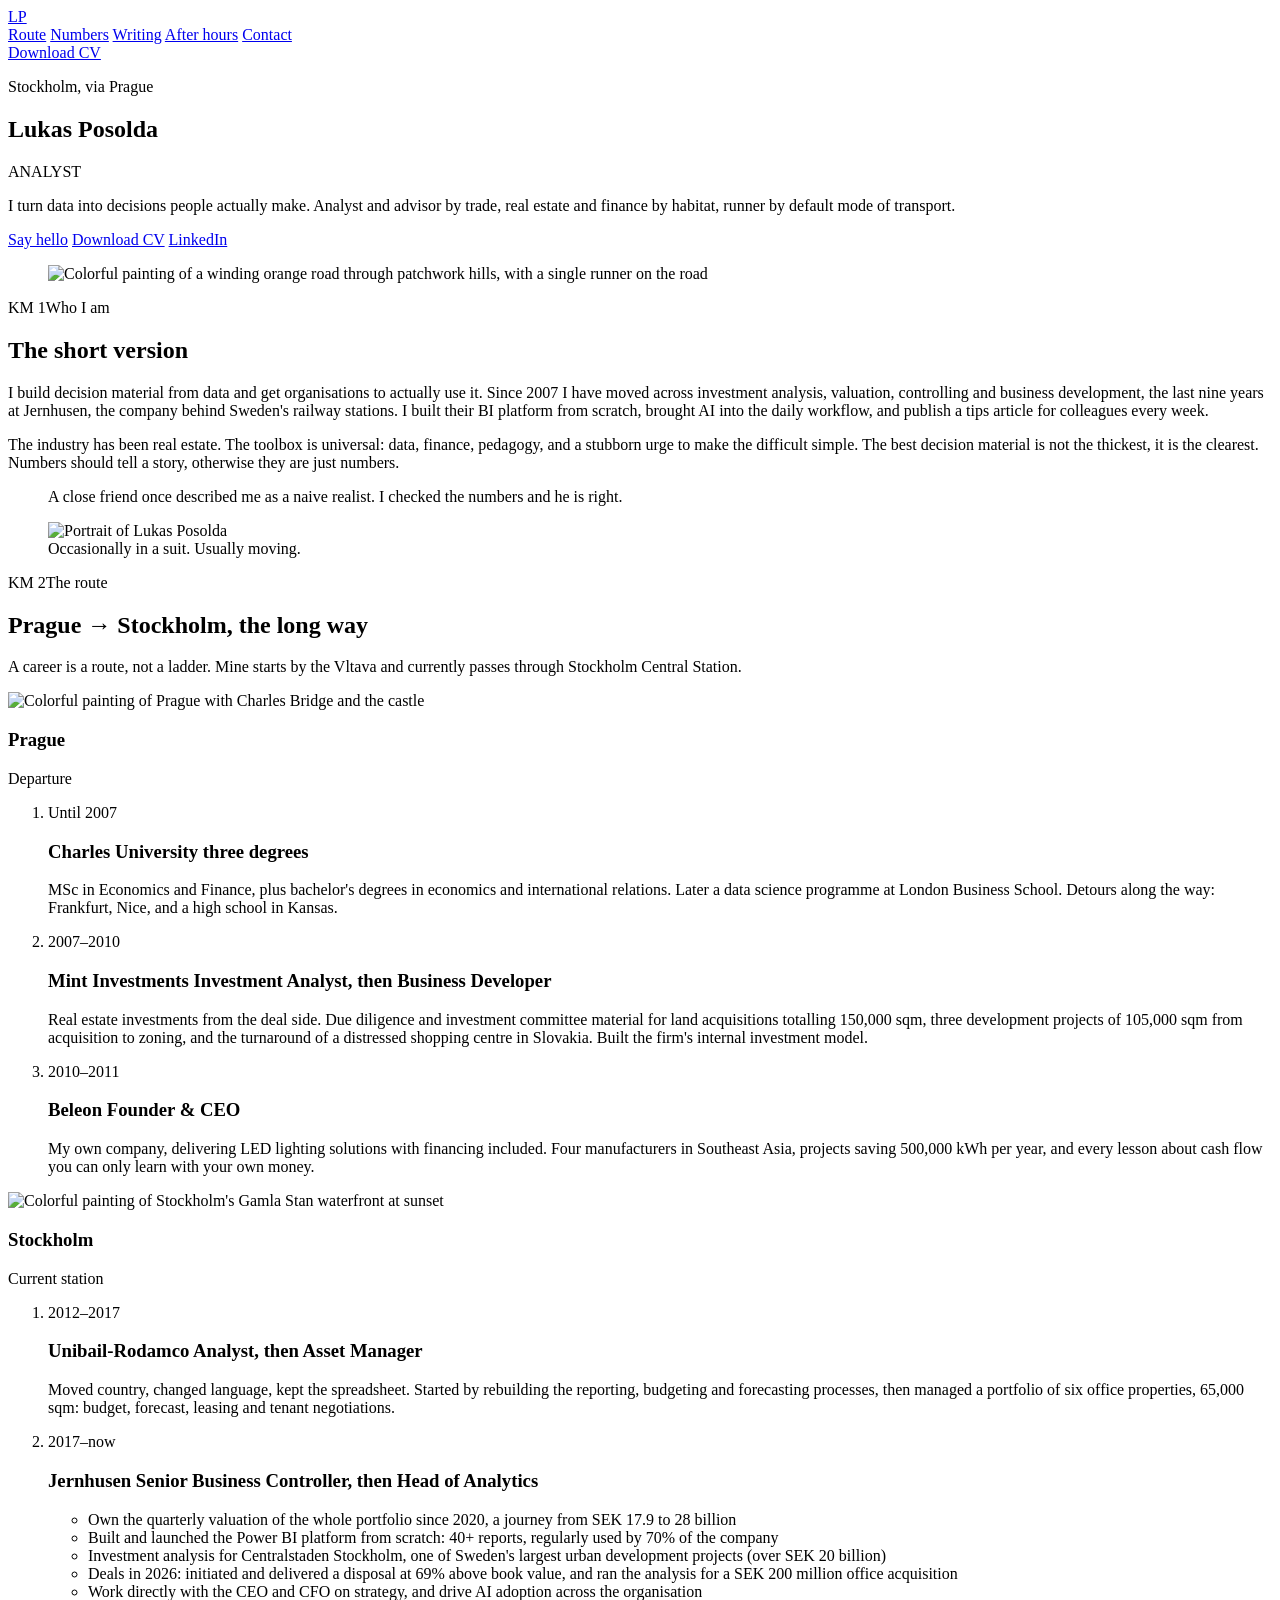
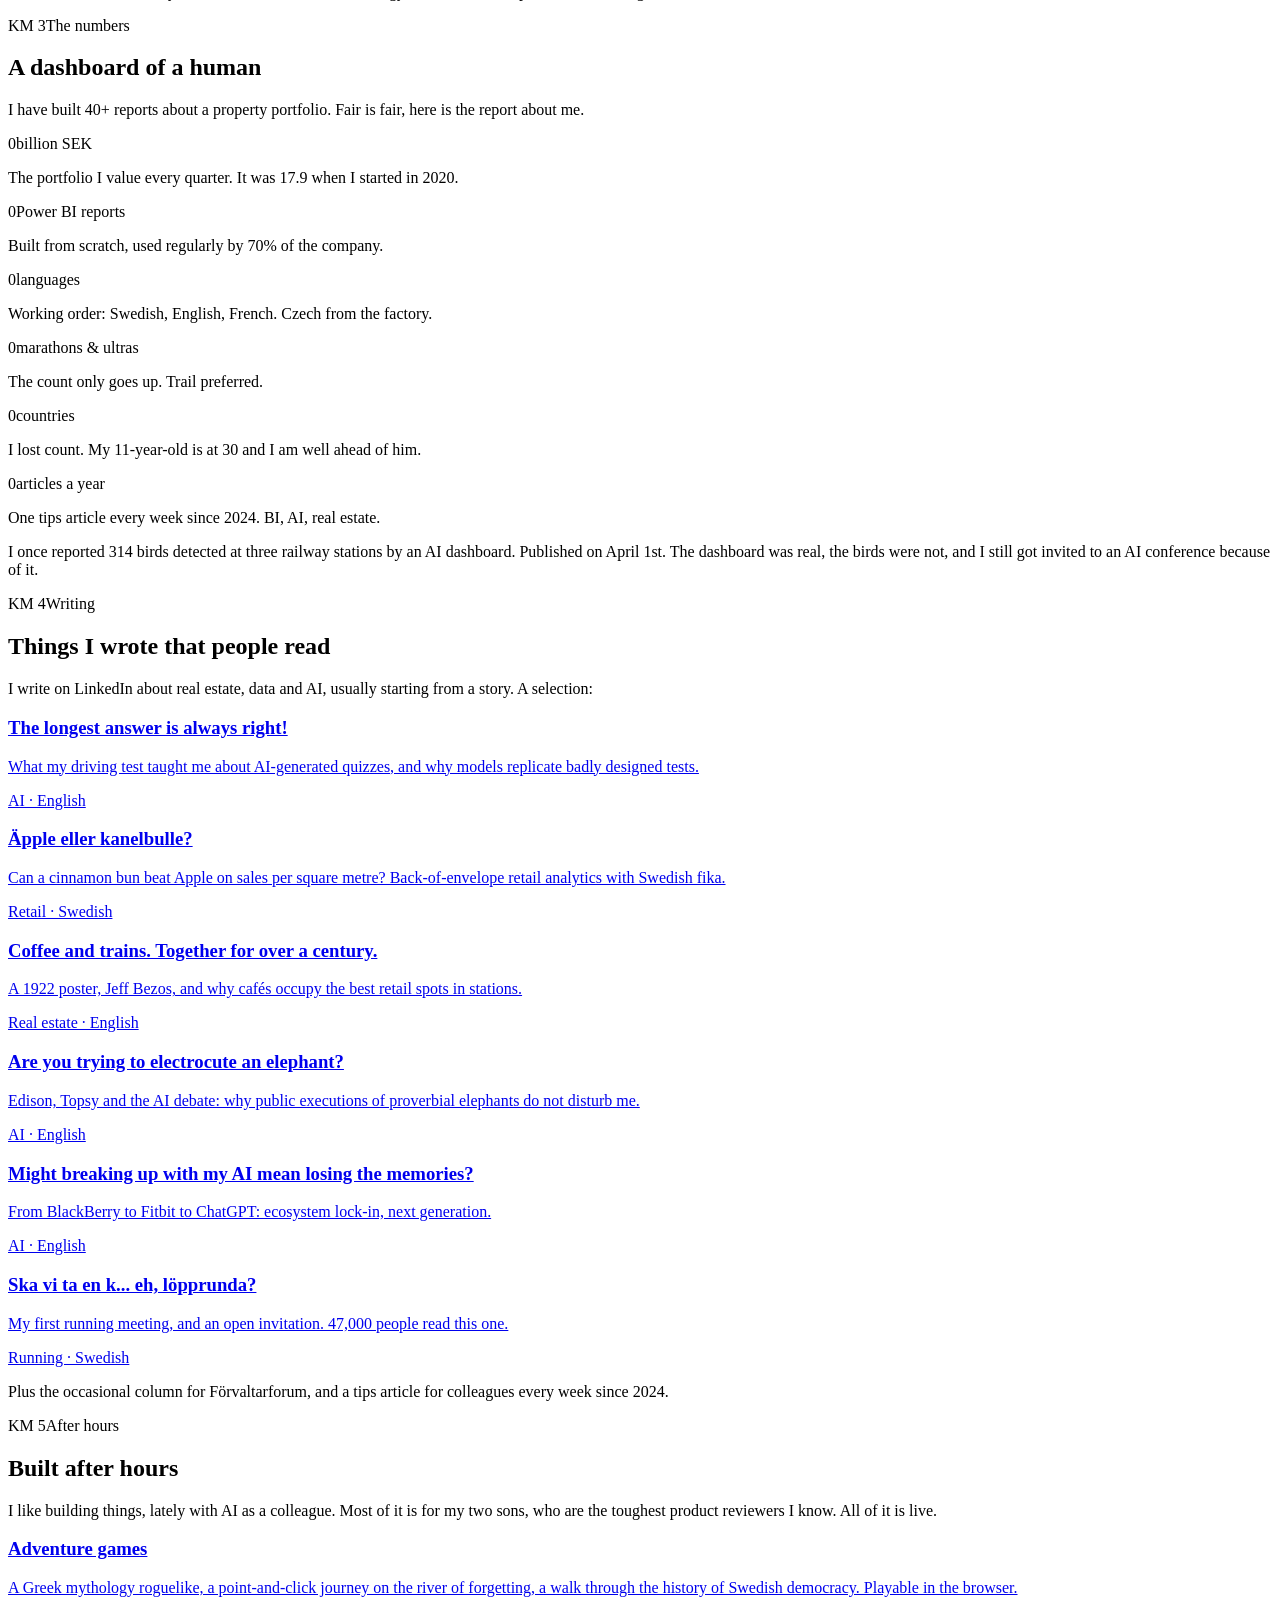
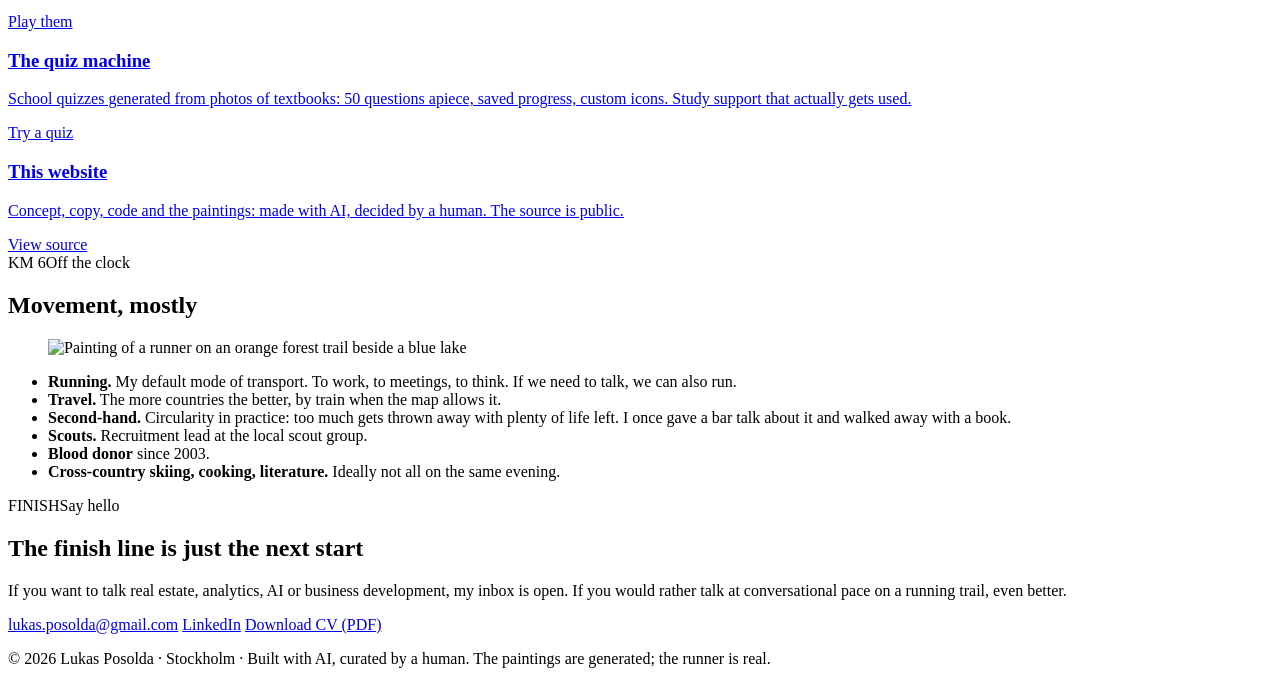
==== index.html @ 6c3bbc79 "Launch personal website: In Motion" ====
<!DOCTYPE html>
<html lang="en">
<head>
<meta charset="UTF-8" />
<meta name="viewport" content="width=device-width, initial-scale=1.0" />
<title>Lukas Posolda · Analyst, advisor, runner</title>
<meta name="description" content="Lukas Posolda, Stockholm. Analyst and advisor in real estate and finance. I turn data into decisions people actually make, and I move through life at running pace." />
<meta property="og:title" content="Lukas Posolda · Analyst, advisor, runner" />
<meta property="og:description" content="I turn data into decisions people actually make. Real estate, finance, analytics, AI. Meetings over a run welcome." />
<meta property="og:image" content="https://lukasposolda-qwertz.github.io/assets/img/hero_road.jpg" />
<meta property="og:type" content="website" />
<link rel="icon" href="data:image/svg+xml,%3Csvg xmlns='http://www.w3.org/2000/svg' viewBox='0 0 32 32'%3E%3Crect width='32' height='32' rx='7' fill='%23e8491d'/%3E%3Cpath d='M6 26 C 12 20, 8 14, 15 11 S 26 8, 27 5' stroke='%23fdf8ef' stroke-width='3.4' fill='none' stroke-linecap='round' stroke-dasharray='5 4'/%3E%3C/svg%3E" />
<link rel="preconnect" href="https://fonts.googleapis.com" />
<link rel="preconnect" href="https://fonts.gstatic.com" crossorigin />
<link href="https://fonts.googleapis.com/css2?family=Fraunces:opsz,wght@9..144,600;9..144,800;9..144,900&family=Work+Sans:wght@400;500;600;700&display=swap" rel="stylesheet" />
<link rel="stylesheet" href="assets/style.css" />
</head>
<body>

<div class="road" aria-hidden="true"><span class="road-runner" id="roadRunner"></span></div>

<header class="nav">
  <a class="nav-logo" href="#top">LP</a>
  <nav class="nav-links">
    <a href="#route">Route</a>
    <a href="#numbers">Numbers</a>
    <a href="#writing">Writing</a>
    <a href="#afterhours">After hours</a>
    <a href="#hello">Contact</a>
  </nav>
  <a class="btn btn-small" href="cv/Lukas_Posolda_CV.pdf" download>Download CV</a>
</header>

<main id="top">

  <!-- HERO -->
  <section class="hero">
    <div class="hero-inner">
      <p class="eyebrow">Stockholm, via Prague</p>
      <h1>Lukas Posolda</h1>
      <div class="flipline" aria-live="off"><span class="flipword" id="flipword">ANALYST</span></div>
      <p class="hero-lead">I turn data into decisions people actually make. Analyst and advisor by trade, real estate and finance by habitat, runner by default mode of transport.</p>
      <div class="hero-cta">
        <a class="btn btn-primary" href="mailto:lukas.posolda@gmail.com">Say hello</a>
        <a class="btn" href="cv/Lukas_Posolda_CV.pdf" download>Download CV</a>
        <a class="btn btn-ghost" href="https://www.linkedin.com/in/lukasposolda/" target="_blank" rel="noopener">LinkedIn</a>
      </div>
    </div>
    <figure class="hero-art">
      <img src="assets/img/hero_road.jpg" alt="Colorful painting of a winding orange road through patchwork hills, with a single runner on the road" />
    </figure>
  </section>

  <!-- WHO I AM -->
  <section class="section" id="who">
    <div class="split-label"><span class="km">KM 1</span><span class="split-name">Who I am</span></div>
    <div class="who-grid">
      <div class="who-text reveal">
        <h2>The short version</h2>
        <p>I build decision material from data and get organisations to actually use it. Since 2007 I have moved across investment analysis, valuation, controlling and business development, the last nine years at Jernhusen, the company behind Sweden's railway stations. I built their BI platform from scratch, brought AI into the daily workflow, and publish a tips article for colleagues every week.</p>
        <p>The industry has been real estate. The toolbox is universal: data, finance, pedagogy, and a stubborn urge to make the difficult simple. The best decision material is not the thickest, it is the clearest. Numbers should tell a story, otherwise they are just numbers.</p>
        <blockquote>A close friend once described me as a naive realist. I checked the numbers and he is right.</blockquote>
      </div>
      <figure class="who-photo reveal">
        <img src="assets/img/lukas.jpg" alt="Portrait of Lukas Posolda" />
        <figcaption>Occasionally in a suit. Usually moving.</figcaption>
      </figure>
    </div>
  </section>

  <!-- THE ROUTE -->
  <section class="section section-tint" id="route">
    <div class="split-label"><span class="km">KM 2</span><span class="split-name">The route</span></div>
    <h2 class="reveal">Prague &rarr; Stockholm, the long way</h2>
    <p class="section-intro reveal">A career is a route, not a ladder. Mine starts by the Vltava and currently passes through Stockholm Central Station.</p>

    <div class="route-city reveal">
      <img src="assets/img/stop_prague.jpg" alt="Colorful painting of Prague with Charles Bridge and the castle" />
      <div class="route-city-label"><h3>Prague</h3><p>Departure</p></div>
    </div>

    <ol class="stops">
      <li class="stop reveal">
        <div class="stop-when">Until 2007</div>
        <div class="stop-body">
          <h3>Charles University <span class="stop-role">three degrees</span></h3>
          <p>MSc in Economics and Finance, plus bachelor's degrees in economics and international relations. Later a data science programme at London Business School. Detours along the way: Frankfurt, Nice, and a high school in Kansas.</p>
        </div>
      </li>
      <li class="stop reveal">
        <div class="stop-when">2007&ndash;2010</div>
        <div class="stop-body">
          <h3>Mint Investments <span class="stop-role">Investment Analyst, then Business Developer</span></h3>
          <p>Real estate investments from the deal side. Due diligence and investment committee material for land acquisitions totalling 150,000 sqm, three development projects of 105,000 sqm from acquisition to zoning, and the turnaround of a distressed shopping centre in Slovakia. Built the firm's internal investment model.</p>
        </div>
      </li>
      <li class="stop reveal">
        <div class="stop-when">2010&ndash;2011</div>
        <div class="stop-body">
          <h3>Beleon <span class="stop-role">Founder &amp; CEO</span></h3>
          <p>My own company, delivering LED lighting solutions with financing included. Four manufacturers in Southeast Asia, projects saving 500,000 kWh per year, and every lesson about cash flow you can only learn with your own money.</p>
        </div>
      </li>
    </ol>

    <div class="route-city reveal">
      <img src="assets/img/stop_stockholm.jpg" alt="Colorful painting of Stockholm's Gamla Stan waterfront at sunset" />
      <div class="route-city-label"><h3>Stockholm</h3><p>Current station</p></div>
    </div>

    <ol class="stops">
      <li class="stop reveal">
        <div class="stop-when">2012&ndash;2017</div>
        <div class="stop-body">
          <h3>Unibail-Rodamco <span class="stop-role">Analyst, then Asset Manager</span></h3>
          <p>Moved country, changed language, kept the spreadsheet. Started by rebuilding the reporting, budgeting and forecasting processes, then managed a portfolio of six office properties, 65,000 sqm: budget, forecast, leasing and tenant negotiations.</p>
        </div>
      </li>
      <li class="stop reveal">
        <div class="stop-when">2017&ndash;now</div>
        <div class="stop-body">
          <h3>Jernhusen <span class="stop-role">Senior Business Controller, then Head of Analytics</span></h3>
          <ul>
            <li>Own the quarterly valuation of the whole portfolio since 2020, a journey from SEK 17.9 to 28 billion</li>
            <li>Built and launched the Power BI platform from scratch: 40+ reports, regularly used by 70% of the company</li>
            <li>Investment analysis for Centralstaden Stockholm, one of Sweden's largest urban development projects (over SEK 20 billion)</li>
            <li>Deals in 2026: initiated and delivered a disposal at 69% above book value, and ran the analysis for a SEK 200 million office acquisition</li>
            <li>Work directly with the CEO and CFO on strategy, and drive AI adoption across the organisation</li>
          </ul>
        </div>
      </li>
    </ol>
  </section>

  <!-- NUMBERS -->
  <section class="section" id="numbers">
    <div class="split-label"><span class="km">KM 3</span><span class="split-name">The numbers</span></div>
    <h2 class="reveal">A dashboard of a human</h2>
    <p class="section-intro reveal">I have built 40+ reports about a property portfolio. Fair is fair, here is the report about me.</p>
    <div class="stat-grid">
      <div class="stat reveal" style="--tile:#1f4fd8"><span class="stat-num" data-count="28">0</span><span class="stat-unit">billion SEK</span><p>The portfolio I value every quarter. It was 17.9 when I started in 2020.</p></div>
      <div class="stat reveal" style="--tile:#e8491d"><span class="stat-num" data-count="40" data-suffix="+">0</span><span class="stat-unit">Power BI reports</span><p>Built from scratch, used regularly by 70% of the company.</p></div>
      <div class="stat reveal" style="--tile:#7b4fa6"><span class="stat-num" data-count="8">0</span><span class="stat-unit">languages</span><p>Working order: Swedish, English, French. Czech from the factory.</p></div>
      <div class="stat reveal" style="--tile:#178a3f"><span class="stat-num" data-count="18">0</span><span class="stat-unit">marathons &amp; ultras</span><p>The count only goes up. Trail preferred.</p></div>
      <div class="stat reveal" style="--tile:#d8388a"><span class="stat-num" data-count="30" data-suffix="+">0</span><span class="stat-unit">countries</span><p>I lost count. My 11-year-old is at 30 and I am well ahead of him.</p></div>
      <div class="stat reveal" style="--tile:#b7791f"><span class="stat-num" data-count="52">0</span><span class="stat-unit">articles a year</span><p>One tips article every week since 2024. BI, AI, real estate.</p></div>
    </div>
    <p class="stat-footnote reveal">I once reported 314 birds detected at three railway stations by an AI dashboard. Published on April 1st. The dashboard was real, the birds were not, and I still got invited to an AI conference because of it.</p>
  </section>

  <!-- WRITING -->
  <section class="section section-tint" id="writing">
    <div class="split-label"><span class="km">KM 4</span><span class="split-name">Writing</span></div>
    <h2 class="reveal">Things I wrote that people read</h2>
    <p class="section-intro reveal">I write on LinkedIn about real estate, data and AI, usually starting from a story. A selection:</p>
    <div class="card-grid">
      <a class="card reveal" href="https://www.linkedin.com/feed/update/urn%3Ali%3Ashare%3A7394623063230775296" target="_blank" rel="noopener">
        <h3>The longest answer is always right!</h3>
        <p>What my driving test taught me about AI-generated quizzes, and why models replicate badly designed tests.</p>
        <span class="card-tag">AI &middot; English</span>
      </a>
      <a class="card reveal" href="https://www.linkedin.com/feed/update/urn%3Ali%3Ashare%3A7397251737776066560" target="_blank" rel="noopener">
        <h3>&Auml;pple eller kanelbulle?</h3>
        <p>Can a cinnamon bun beat Apple on sales per square metre? Back-of-envelope retail analytics with Swedish fika.</p>
        <span class="card-tag">Retail &middot; Swedish</span>
      </a>
      <a class="card reveal" href="https://www.linkedin.com/feed/update/urn%3Ali%3Ashare%3A7396077318294638592" target="_blank" rel="noopener">
        <h3>Coffee and trains. Together for over a century.</h3>
        <p>A 1922 poster, Jeff Bezos, and why caf&eacute;s occupy the best retail spots in stations.</p>
        <span class="card-tag">Real estate &middot; English</span>
      </a>
      <a class="card reveal" href="https://www.linkedin.com/feed/update/urn%3Ali%3Ashare%3A7351174522928082944" target="_blank" rel="noopener">
        <h3>Are you trying to electrocute an elephant?</h3>
        <p>Edison, Topsy and the AI debate: why public executions of proverbial elephants do not disturb me.</p>
        <span class="card-tag">AI &middot; English</span>
      </a>
      <a class="card reveal" href="https://www.linkedin.com/feed/update/urn%3Ali%3Ashare%3A7393901457432788992" target="_blank" rel="noopener">
        <h3>Might breaking up with my AI mean losing the memories?</h3>
        <p>From BlackBerry to Fitbit to ChatGPT: ecosystem lock-in, next generation.</p>
        <span class="card-tag">AI &middot; English</span>
      </a>
      <a class="card reveal" href="https://www.linkedin.com/feed/update/urn%3Ali%3Ashare%3A7387120708327383041" target="_blank" rel="noopener">
        <h3>Ska vi ta en k... eh, l&ouml;pprunda?</h3>
        <p>My first running meeting, and an open invitation. 47,000 people read this one.</p>
        <span class="card-tag">Running &middot; Swedish</span>
      </a>
    </div>
    <p class="section-outro reveal">Plus the occasional column for F&ouml;rvaltarforum, and a tips article for colleagues every week since 2024.</p>
  </section>

  <!-- AFTER HOURS -->
  <section class="section" id="afterhours">
    <div class="split-label"><span class="km">KM 5</span><span class="split-name">After hours</span></div>
    <h2 class="reveal">Built after hours</h2>
    <p class="section-intro reveal">I like building things, lately with AI as a colleague. Most of it is for my two sons, who are the toughest product reviewers I know. All of it is live.</p>
    <div class="card-grid card-grid-3">
      <a class="card reveal" href="https://lukasposolda-qwertz.github.io/games/games.html" target="_blank" rel="noopener">
        <h3>Adventure games</h3>
        <p>A Greek mythology roguelike, a point-and-click journey on the river of forgetting, a walk through the history of Swedish democracy. Playable in the browser.</p>
        <span class="card-tag">Play them</span>
      </a>
      <a class="card reveal" href="https://lukasposolda-qwertz.github.io/public/school/" target="_blank" rel="noopener">
        <h3>The quiz machine</h3>
        <p>School quizzes generated from photos of textbooks: 50 questions apiece, saved progress, custom icons. Study support that actually gets used.</p>
        <span class="card-tag">Try a quiz</span>
      </a>
      <a class="card reveal" href="https://github.com/lukasposolda-qwertz/lukasposolda-qwertz.github.io" target="_blank" rel="noopener">
        <h3>This website</h3>
        <p>Concept, copy, code and the paintings: made with AI, decided by a human. The source is public.</p>
        <span class="card-tag">View source</span>
      </a>
    </div>
  </section>

  <!-- OFF THE CLOCK -->
  <section class="section section-tint" id="offclock">
    <div class="split-label"><span class="km">KM 6</span><span class="split-name">Off the clock</span></div>
    <h2 class="reveal">Movement, mostly</h2>
    <div class="off-grid">
      <figure class="off-art reveal">
        <img src="assets/img/trail_lake.jpg" alt="Painting of a runner on an orange forest trail beside a blue lake" />
      </figure>
      <ul class="off-list">
        <li class="reveal"><strong>Running.</strong> My default mode of transport. To work, to meetings, to think. If we need to talk, we can also run.</li>
        <li class="reveal"><strong>Travel.</strong> The more countries the better, by train when the map allows it.</li>
        <li class="reveal"><strong>Second-hand.</strong> Circularity in practice: too much gets thrown away with plenty of life left. I once gave a bar talk about it and walked away with a book.</li>
        <li class="reveal"><strong>Scouts.</strong> Recruitment lead at the local scout group.</li>
        <li class="reveal"><strong>Blood donor</strong> since 2003.</li>
        <li class="reveal"><strong>Cross-country skiing, cooking, literature.</strong> Ideally not all on the same evening.</li>
      </ul>
    </div>
  </section>

  <!-- CONTACT -->
  <section class="section finish" id="hello">
    <div class="split-label"><span class="km">FINISH</span><span class="split-name">Say hello</span></div>
    <h2 class="reveal">The finish line is just the next start</h2>
    <p class="section-intro reveal">If you want to talk real estate, analytics, AI or business development, my inbox is open. If you would rather talk at conversational pace on a running trail, even better.</p>
    <div class="hero-cta reveal">
      <a class="btn btn-primary" href="mailto:lukas.posolda@gmail.com">lukas.posolda@gmail.com</a>
      <a class="btn" href="https://www.linkedin.com/in/lukasposolda/" target="_blank" rel="noopener">LinkedIn</a>
      <a class="btn btn-ghost" href="cv/Lukas_Posolda_CV.pdf" download>Download CV (PDF)</a>
    </div>
  </section>

</main>

<footer class="footer">
  <p>&copy; 2026 Lukas Posolda &middot; Stockholm &middot; Built with AI, curated by a human. The paintings are generated; the runner is real.</p>
</footer>

<script src="assets/main.js"></script>
</body>
</html>
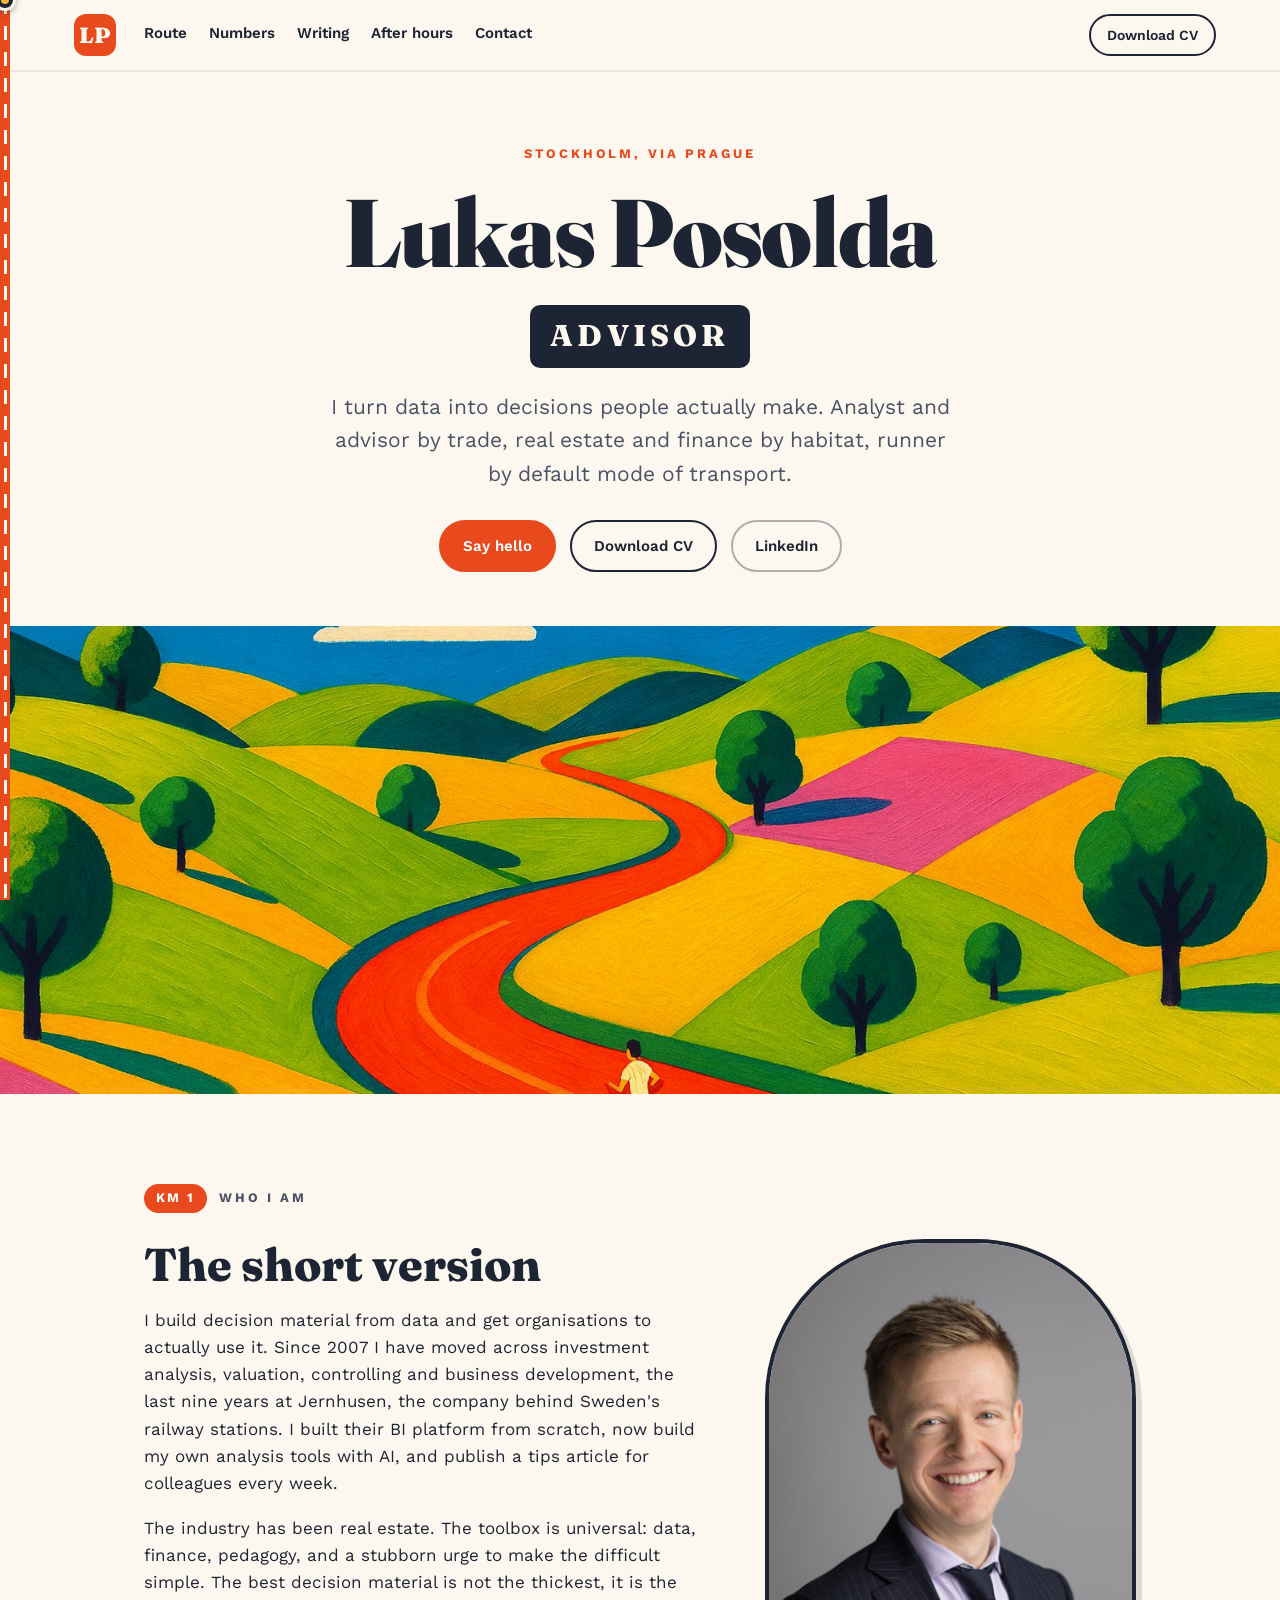
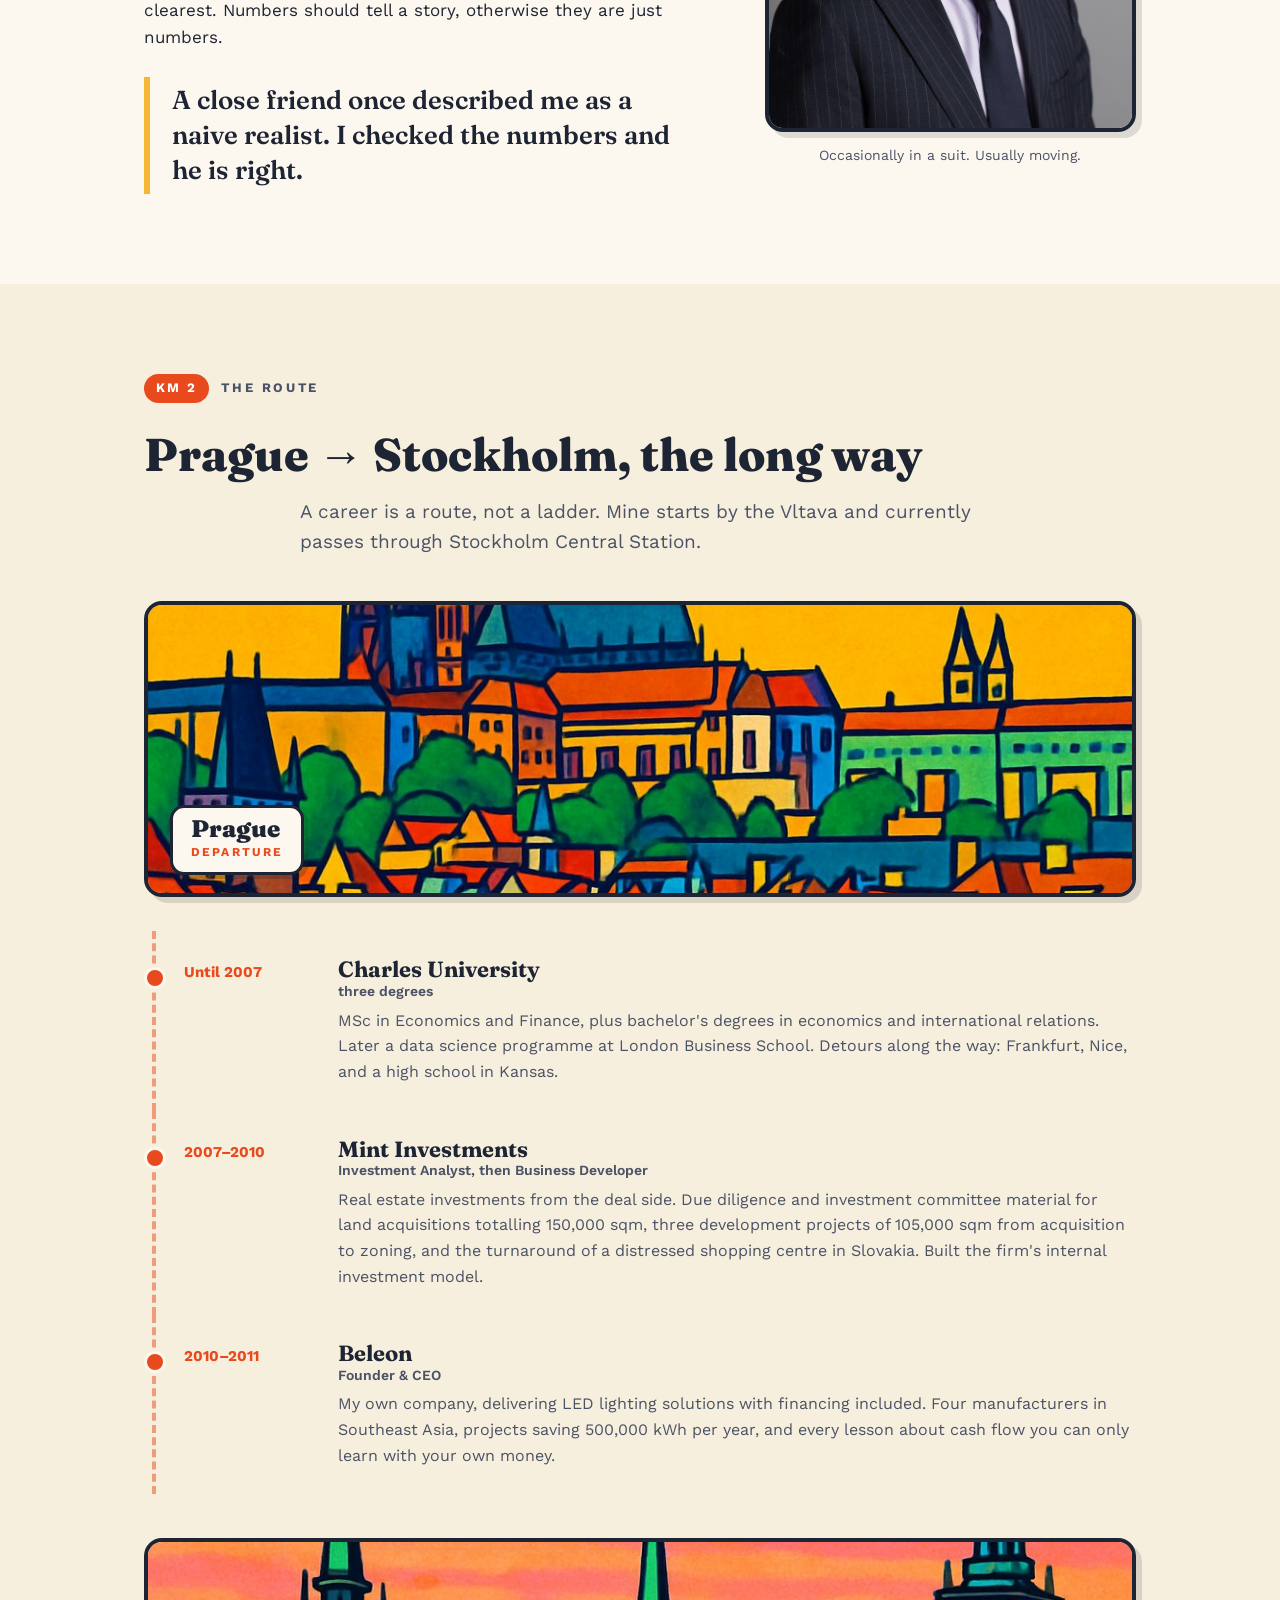
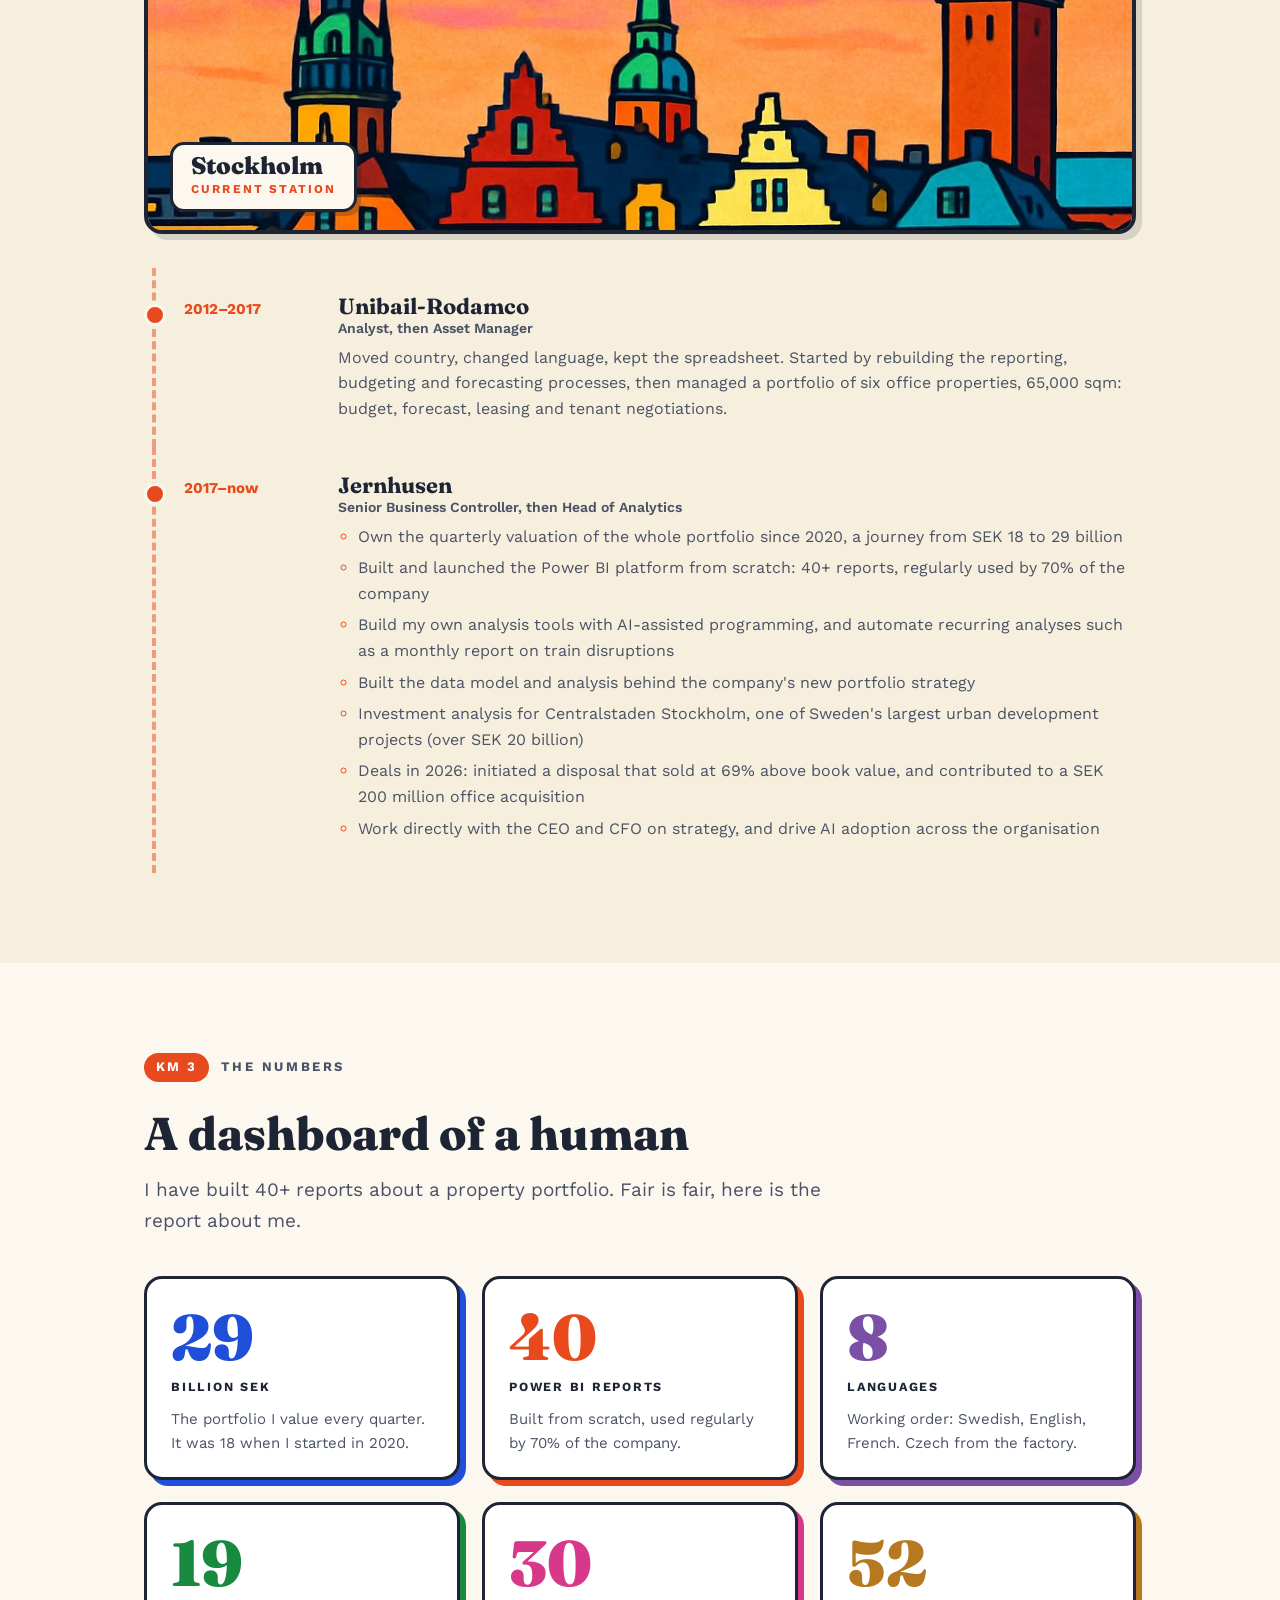
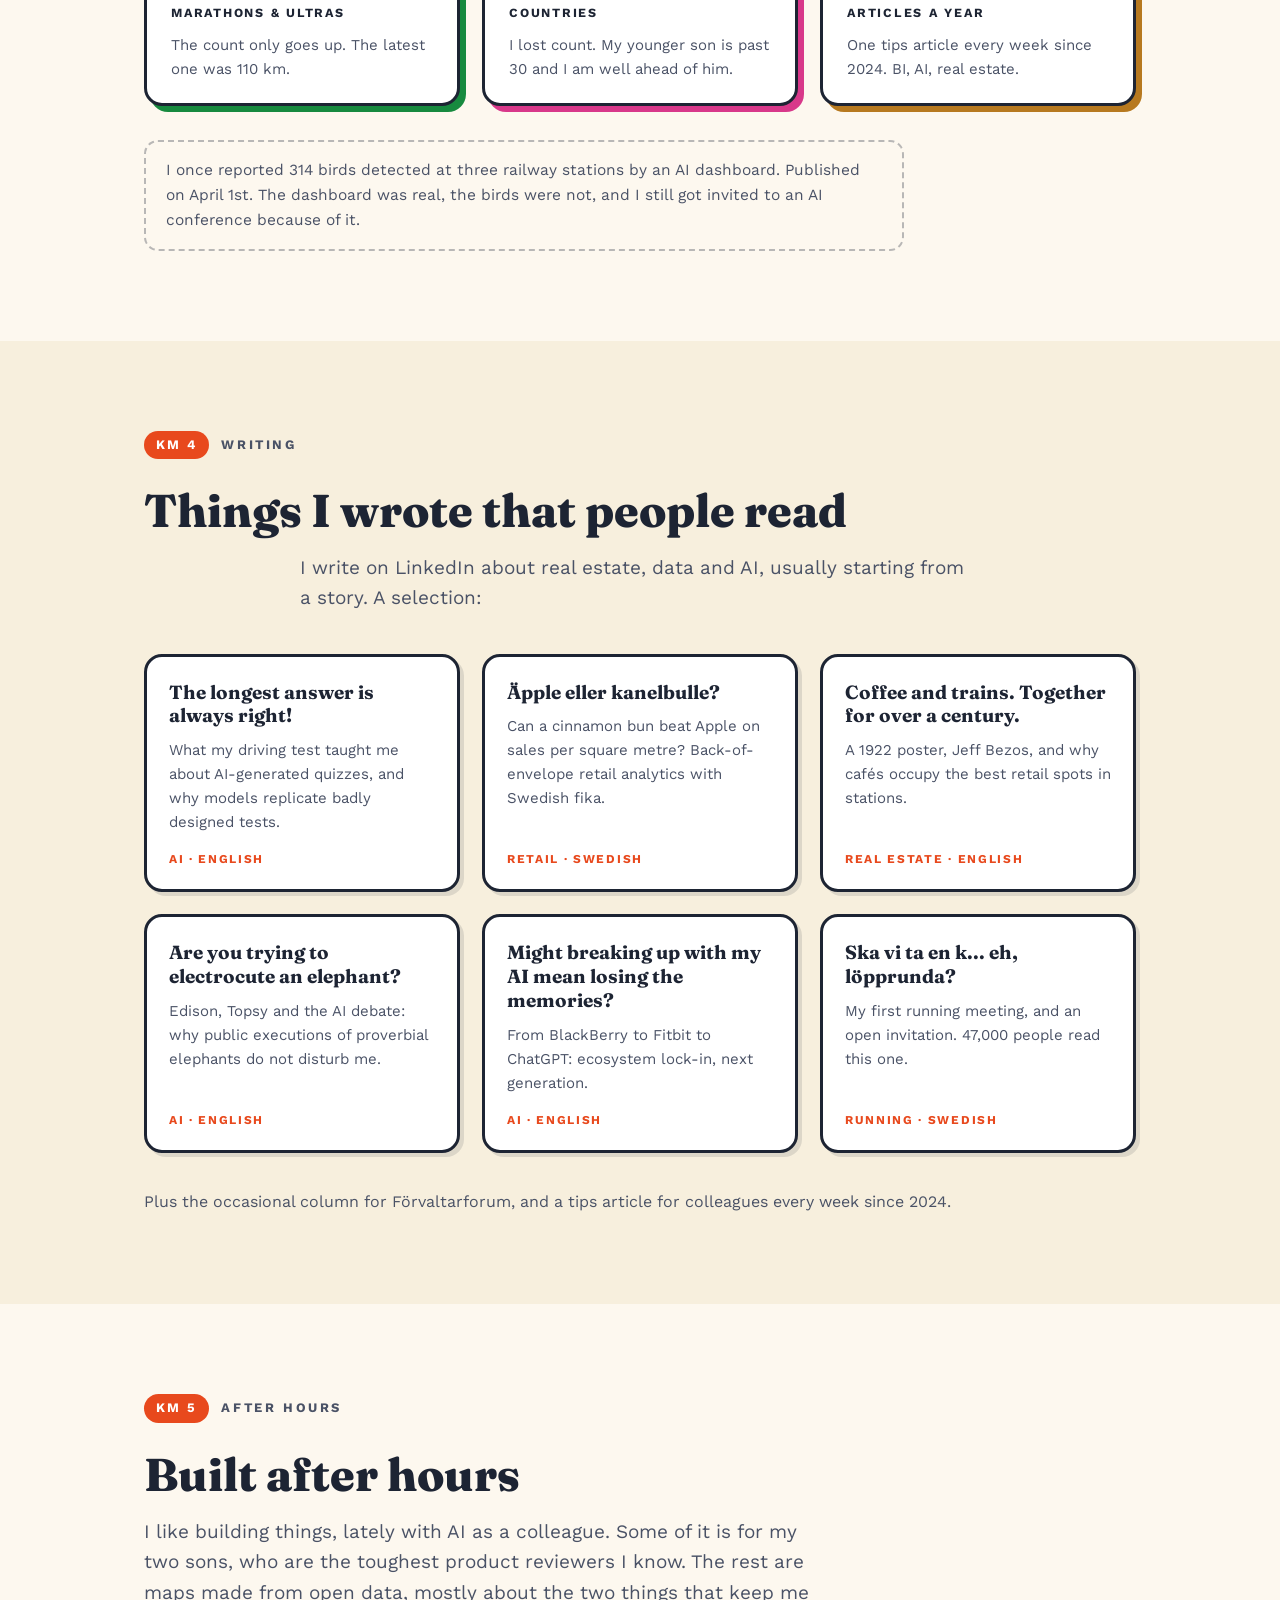
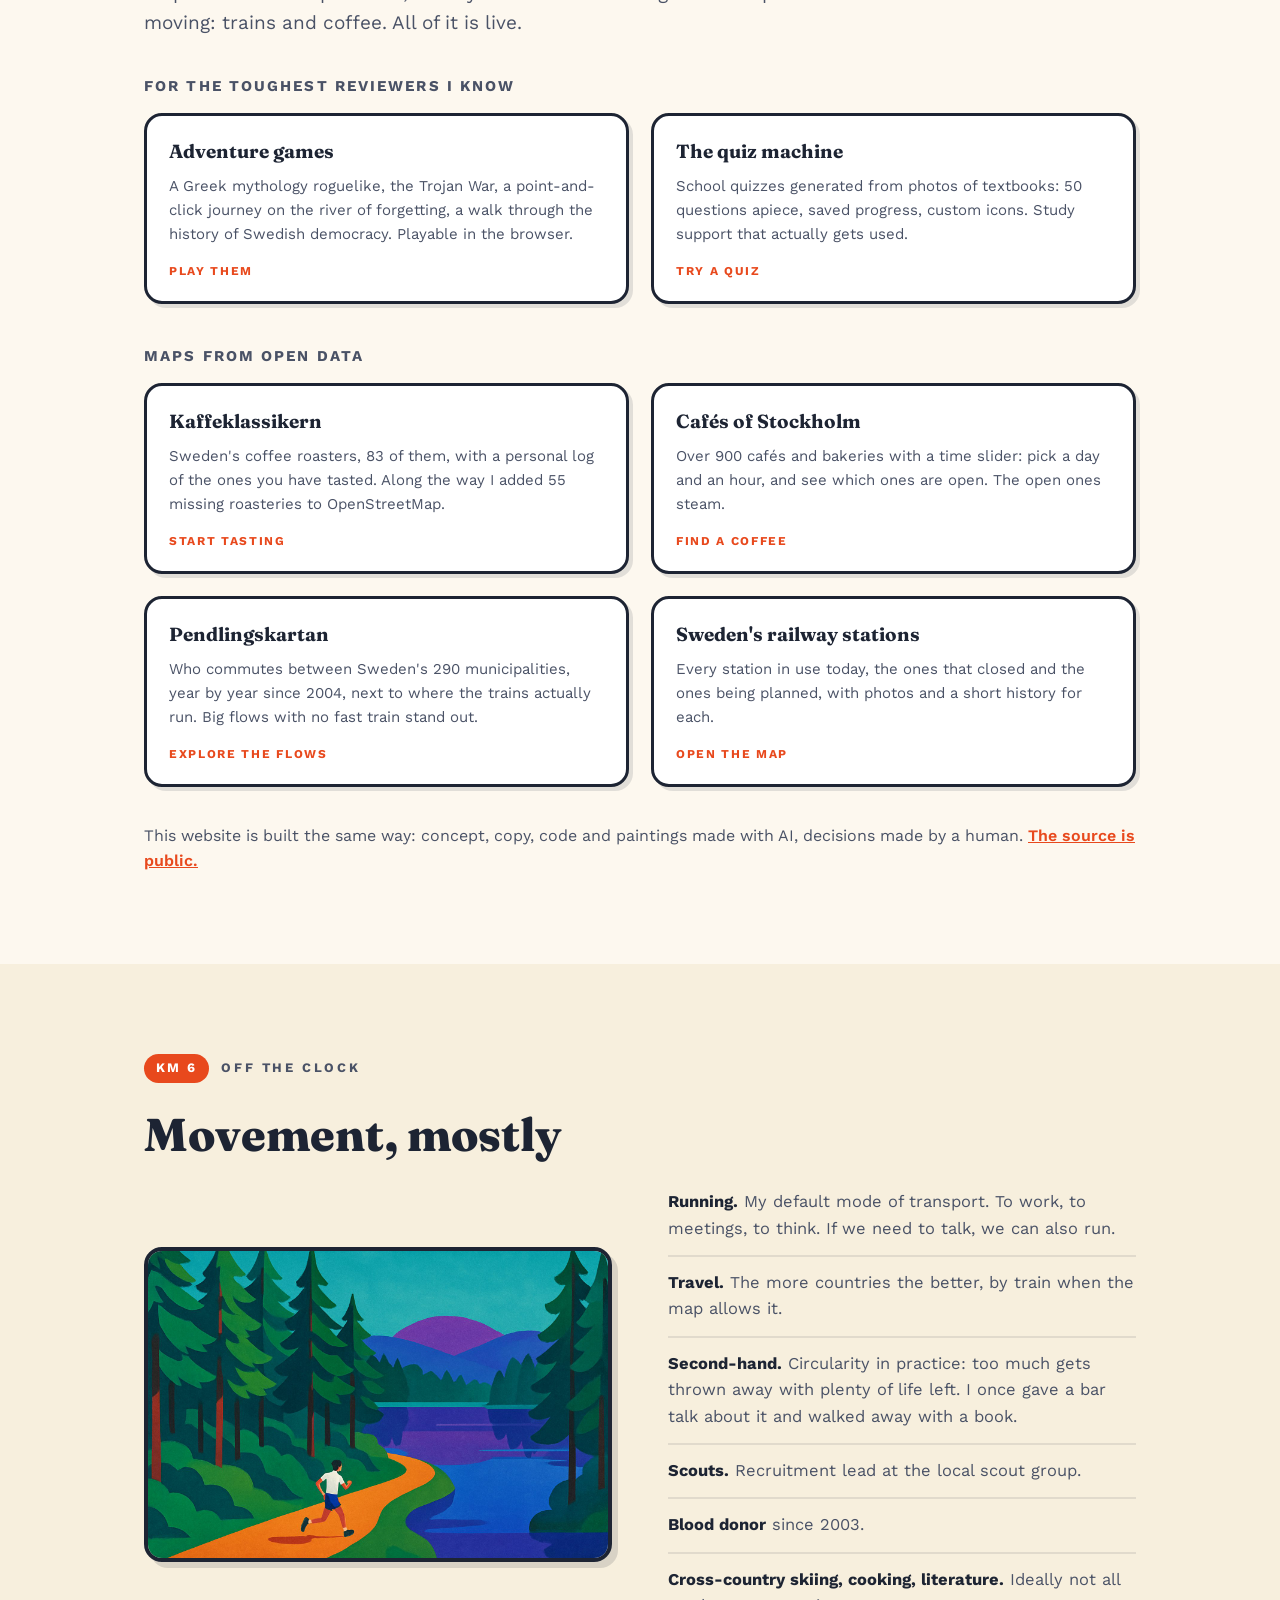
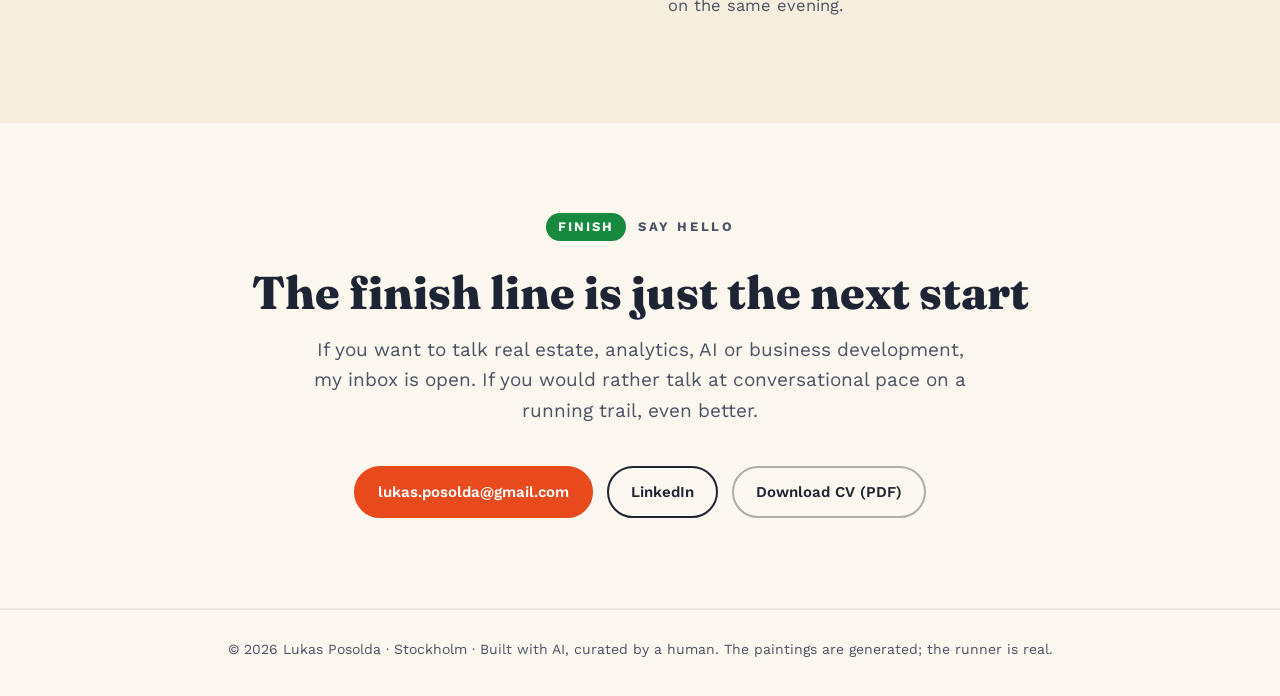
==== commit b50801a7: "Refresh facts and after-hours projects Portfolio SEK 18 to 29 bn, 19 races, deal wording corrected, " ====
--- a/index.html
+++ b/index.html
@@ -57,7 +57,7 @@
     <div class="who-grid">
       <div class="who-text reveal">
         <h2>The short version</h2>
-        <p>I build decision material from data and get organisations to actually use it. Since 2007 I have moved across investment analysis, valuation, controlling and business development, the last nine years at Jernhusen, the company behind Sweden's railway stations. I built their BI platform from scratch, brought AI into the daily workflow, and publish a tips article for colleagues every week.</p>
+        <p>I build decision material from data and get organisations to actually use it. Since 2007 I have moved across investment analysis, valuation, controlling and business development, the last nine years at Jernhusen, the company behind Sweden's railway stations. I built their BI platform from scratch, now build my own analysis tools with AI, and publish a tips article for colleagues every week.</p>
         <p>The industry has been real estate. The toolbox is universal: data, finance, pedagogy, and a stubborn urge to make the difficult simple. The best decision material is not the thickest, it is the clearest. Numbers should tell a story, otherwise they are just numbers.</p>
         <blockquote>A close friend once described me as a naive realist. I checked the numbers and he is right.</blockquote>
       </div>
@@ -121,10 +121,12 @@
         <div class="stop-body">
           <h3>Jernhusen <span class="stop-role">Senior Business Controller, then Head of Analytics</span></h3>
           <ul>
-            <li>Own the quarterly valuation of the whole portfolio since 2020, a journey from SEK 17.9 to 28 billion</li>
+            <li>Own the quarterly valuation of the whole portfolio since 2020, a journey from SEK 18 to 29 billion</li>
             <li>Built and launched the Power BI platform from scratch: 40+ reports, regularly used by 70% of the company</li>
+            <li>Build my own analysis tools with AI-assisted programming, and automate recurring analyses such as a monthly report on train disruptions</li>
+            <li>Built the data model and analysis behind the company's new portfolio strategy</li>
             <li>Investment analysis for Centralstaden Stockholm, one of Sweden's largest urban development projects (over SEK 20 billion)</li>
-            <li>Deals in 2026: initiated and delivered a disposal at 69% above book value, and ran the analysis for a SEK 200 million office acquisition</li>
+            <li>Deals in 2026: initiated a disposal that sold at 69% above book value, and contributed to a SEK 200 million office acquisition</li>
             <li>Work directly with the CEO and CFO on strategy, and drive AI adoption across the organisation</li>
           </ul>
         </div>
@@ -138,11 +140,11 @@
     <h2 class="reveal">A dashboard of a human</h2>
     <p class="section-intro reveal">I have built 40+ reports about a property portfolio. Fair is fair, here is the report about me.</p>
     <div class="stat-grid">
-      <div class="stat reveal" style="--tile:#1f4fd8"><span class="stat-num" data-count="28">0</span><span class="stat-unit">billion SEK</span><p>The portfolio I value every quarter. It was 17.9 when I started in 2020.</p></div>
+      <div class="stat reveal" style="--tile:#1f4fd8"><span class="stat-num" data-count="29">0</span><span class="stat-unit">billion SEK</span><p>The portfolio I value every quarter. It was 18 when I started in 2020.</p></div>
       <div class="stat reveal" style="--tile:#e8491d"><span class="stat-num" data-count="40" data-suffix="+">0</span><span class="stat-unit">Power BI reports</span><p>Built from scratch, used regularly by 70% of the company.</p></div>
       <div class="stat reveal" style="--tile:#7b4fa6"><span class="stat-num" data-count="8">0</span><span class="stat-unit">languages</span><p>Working order: Swedish, English, French. Czech from the factory.</p></div>
-      <div class="stat reveal" style="--tile:#178a3f"><span class="stat-num" data-count="18">0</span><span class="stat-unit">marathons &amp; ultras</span><p>The count only goes up. Trail preferred.</p></div>
-      <div class="stat reveal" style="--tile:#d8388a"><span class="stat-num" data-count="30" data-suffix="+">0</span><span class="stat-unit">countries</span><p>I lost count. My 11-year-old is at 30 and I am well ahead of him.</p></div>
+      <div class="stat reveal" style="--tile:#178a3f"><span class="stat-num" data-count="19">0</span><span class="stat-unit">marathons &amp; ultras</span><p>The count only goes up. The latest one was 110 km.</p></div>
+      <div class="stat reveal" style="--tile:#d8388a"><span class="stat-num" data-count="30" data-suffix="+">0</span><span class="stat-unit">countries</span><p>I lost count. My younger son is past 30 and I am well ahead of him.</p></div>
       <div class="stat reveal" style="--tile:#b7791f"><span class="stat-num" data-count="52">0</span><span class="stat-unit">articles a year</span><p>One tips article every week since 2024. BI, AI, real estate.</p></div>
     </div>
     <p class="stat-footnote reveal">I once reported 314 birds detected at three railway stations by an AI dashboard. Published on April 1st. The dashboard was real, the birds were not, and I still got invited to an AI conference because of it.</p>
@@ -192,11 +194,13 @@
   <section class="section" id="afterhours">
     <div class="split-label"><span class="km">KM 5</span><span class="split-name">After hours</span></div>
     <h2 class="reveal">Built after hours</h2>
-    <p class="section-intro reveal">I like building things, lately with AI as a colleague. Most of it is for my two sons, who are the toughest product reviewers I know. All of it is live.</p>
-    <div class="card-grid card-grid-3">
+    <p class="section-intro reveal">I like building things, lately with AI as a colleague. Some of it is for my two sons, who are the toughest product reviewers I know. The rest are maps made from open data, mostly about the two things that keep me moving: trains and coffee. All of it is live.</p>
+
+    <h3 class="card-group reveal">For the toughest reviewers I know</h3>
+    <div class="card-grid card-grid-2">
       <a class="card reveal" href="https://lukasposolda-qwertz.github.io/games/games.html" target="_blank" rel="noopener">
         <h3>Adventure games</h3>
-        <p>A Greek mythology roguelike, a point-and-click journey on the river of forgetting, a walk through the history of Swedish democracy. Playable in the browser.</p>
+        <p>A Greek mythology roguelike, the Trojan War, a point-and-click journey on the river of forgetting, a walk through the history of Swedish democracy. Playable in the browser.</p>
         <span class="card-tag">Play them</span>
       </a>
       <a class="card reveal" href="https://lukasposolda-qwertz.github.io/public/school/" target="_blank" rel="noopener">
@@ -204,12 +208,32 @@
         <p>School quizzes generated from photos of textbooks: 50 questions apiece, saved progress, custom icons. Study support that actually gets used.</p>
         <span class="card-tag">Try a quiz</span>
       </a>
-      <a class="card reveal" href="https://github.com/lukasposolda-qwertz/lukasposolda-qwertz.github.io" target="_blank" rel="noopener">
-        <h3>This website</h3>
-        <p>Concept, copy, code and the paintings: made with AI, decided by a human. The source is public.</p>
-        <span class="card-tag">View source</span>
-      </a>
-    </div>
+    </div>
+
+    <h3 class="card-group reveal">Maps from open data</h3>
+    <div class="card-grid card-grid-2">
+      <a class="card reveal" href="https://lukasposolda-qwertz.github.io/kaffeklassikern/" target="_blank" rel="noopener">
+        <h3>Kaffeklassikern</h3>
+        <p>Sweden's coffee roasters, 83 of them, with a personal log of the ones you have tasted. Along the way I added 55 missing roasteries to OpenStreetMap.</p>
+        <span class="card-tag">Start tasting</span>
+      </a>
+      <a class="card reveal" href="https://lukasposolda-qwertz.github.io/cafes-of-stockholm/" target="_blank" rel="noopener">
+        <h3>Caf&eacute;s of Stockholm</h3>
+        <p>Over 900 caf&eacute;s and bakeries with a time slider: pick a day and an hour, and see which ones are open. The open ones steam.</p>
+        <span class="card-tag">Find a coffee</span>
+      </a>
+      <a class="card reveal" href="https://lukasposolda-qwertz.github.io/pendlingskartan/" target="_blank" rel="noopener">
+        <h3>Pendlingskartan</h3>
+        <p>Who commutes between Sweden's 290 municipalities, year by year since 2004, next to where the trains actually run. Big flows with no fast train stand out.</p>
+        <span class="card-tag">Explore the flows</span>
+      </a>
+      <a class="card reveal" href="https://lukasposolda-qwertz.github.io/public/stationskarta/" target="_blank" rel="noopener">
+        <h3>Sweden's railway stations</h3>
+        <p>Every station in use today, the ones that closed and the ones being planned, with photos and a short history for each.</p>
+        <span class="card-tag">Open the map</span>
+      </a>
+    </div>
+    <p class="section-outro reveal">This website is built the same way: concept, copy, code and paintings made with AI, decisions made by a human. <a href="https://github.com/lukasposolda-qwertz/lukasposolda-qwertz.github.io" target="_blank" rel="noopener">The source is public.</a></p>
   </section>
 
   <!-- OFF THE CLOCK -->
--- a/assets/style.css
+++ b/assets/style.css
@@ -0,0 +1,454 @@
+/* Lukas Posolda · personal site
+   Palette borrowed from a certain fondness for bold landscapes:
+   cobalt, road orange, meadow green, plum, pink, sun yellow on warm paper. */
+
+:root {
+  --paper: #fdf8ef;
+  --paper-tint: #f7efdd;
+  --ink: #1d2433;
+  --ink-soft: #4a5266;
+  --road: #e8491d;
+  --cobalt: #1f4fd8;
+  --meadow: #178a3f;
+  --plum: #7b4fa6;
+  --pink: #d8388a;
+  --sun: #f5b834;
+  --radius: 18px;
+  --shadow: 6px 6px 0 rgba(29, 36, 51, 0.14);
+}
+
+* { margin: 0; padding: 0; box-sizing: border-box; }
+
+html { scroll-behavior: smooth; }
+
+body {
+  font-family: "Work Sans", -apple-system, "Segoe UI", sans-serif;
+  background: var(--paper);
+  color: var(--ink);
+  line-height: 1.6;
+  overflow-x: hidden;
+}
+
+h1, h2, h3 { font-family: "Fraunces", Georgia, serif; line-height: 1.12; }
+
+img { max-width: 100%; display: block; }
+
+/* ---- fixed route strip (desktop) ---- */
+.road {
+  position: fixed;
+  left: 0; top: 0; bottom: 0;
+  width: 10px;
+  background: var(--road);
+  background-image: linear-gradient(to bottom, var(--paper) 0 55%, transparent 55%);
+  background-size: 3px 26px;
+  background-position: 3.5px 0;
+  background-repeat: repeat-y;
+  z-index: 60;
+}
+.road-runner {
+  position: absolute;
+  left: 50%;
+  top: 0;
+  width: 22px; height: 22px;
+  transform: translate(-50%, -50%);
+  background: var(--ink);
+  border: 3px solid var(--paper);
+  border-radius: 50%;
+  box-shadow: 0 2px 6px rgba(29,36,51,.35);
+  transition: top .12s linear;
+}
+.road-runner::after {
+  content: "";
+  position: absolute; inset: 4px;
+  border-radius: 50%;
+  background: var(--sun);
+}
+
+/* ---- nav ---- */
+.nav {
+  position: sticky;
+  top: 0;
+  z-index: 50;
+  display: flex;
+  align-items: center;
+  gap: 28px;
+  padding: 14px clamp(20px, 5vw, 64px) 14px calc(clamp(20px, 5vw, 64px) + 10px);
+  background: color-mix(in srgb, var(--paper) 88%, transparent);
+  backdrop-filter: blur(8px);
+  border-bottom: 2px solid rgba(29,36,51,.08);
+}
+.nav-logo {
+  font-family: "Fraunces", serif;
+  font-weight: 900;
+  font-size: 22px;
+  text-decoration: none;
+  color: var(--paper);
+  background: var(--road);
+  width: 42px; height: 42px;
+  border-radius: 12px;
+  display: grid; place-items: center;
+  flex-shrink: 0;
+}
+.nav-links { display: flex; gap: 22px; margin-right: auto; }
+.nav-links a {
+  color: var(--ink);
+  text-decoration: none;
+  font-weight: 600;
+  font-size: 15px;
+  padding-bottom: 2px;
+  border-bottom: 2px solid transparent;
+}
+.nav-links a:hover { border-bottom-color: var(--road); }
+
+/* ---- buttons ---- */
+.btn {
+  display: inline-block;
+  padding: 12px 22px;
+  border-radius: 999px;
+  border: 2px solid var(--ink);
+  color: var(--ink);
+  background: transparent;
+  font-weight: 600;
+  font-size: 15px;
+  text-decoration: none;
+  transition: transform .12s ease, box-shadow .12s ease, background .12s ease;
+}
+.btn:hover { transform: translate(-2px, -2px); box-shadow: 4px 4px 0 rgba(29,36,51,.2); }
+.btn-primary { background: var(--road); border-color: var(--road); color: #fff; }
+.btn-primary:hover { box-shadow: 4px 4px 0 rgba(232,73,29,.35); }
+.btn-ghost { border-color: rgba(29,36,51,.35); }
+.btn-small { padding: 8px 16px; font-size: 14px; flex-shrink: 0; }
+
+/* ---- hero ---- */
+.hero { padding-top: clamp(40px, 8vh, 90px); }
+.hero-inner {
+  max-width: 880px;
+  margin: 0 auto;
+  padding: 0 clamp(24px, 6vw, 48px);
+  text-align: center;
+}
+.eyebrow {
+  text-transform: uppercase;
+  letter-spacing: .22em;
+  font-size: 13px;
+  font-weight: 700;
+  color: var(--road);
+  margin-bottom: 14px;
+}
+.hero h1 {
+  font-size: clamp(46px, 8.5vw, 96px);
+  font-weight: 900;
+  letter-spacing: -0.015em;
+}
+.flipline { margin: 18px 0 22px; min-height: 46px; }
+.flipword {
+  display: inline-block;
+  font-family: "Fraunces", serif;
+  font-weight: 800;
+  font-size: clamp(20px, 3vw, 30px);
+  letter-spacing: .14em;
+  color: var(--paper);
+  background: var(--ink);
+  padding: 7px 20px 8px;
+  border-radius: 10px;
+  transform-origin: center;
+}
+.flipword.flip { animation: flip .5s ease; }
+@keyframes flip {
+  0% { transform: rotateX(0); }
+  49% { transform: rotateX(90deg); }
+  51% { transform: rotateX(-90deg); }
+  100% { transform: rotateX(0); }
+}
+.hero-lead {
+  font-size: clamp(17px, 2.2vw, 21px);
+  color: var(--ink-soft);
+  max-width: 640px;
+  margin: 0 auto 30px;
+}
+.hero-cta { display: flex; gap: 14px; justify-content: center; flex-wrap: wrap; }
+.hero-art { margin-top: clamp(36px, 6vh, 64px); }
+.hero-art img {
+  width: 100%;
+  height: clamp(300px, 52vh, 560px);
+  object-fit: cover;
+}
+
+/* ---- sections ---- */
+.section {
+  padding: clamp(64px, 10vh, 110px) clamp(24px, 6vw, 64px);
+  max-width: 1120px;
+  margin: 0 auto;
+}
+.section-tint {
+  max-width: none;
+  background: var(--paper-tint);
+}
+.section-tint > * { max-width: 992px; margin-left: auto; margin-right: auto; }
+
+.split-label {
+  display: flex;
+  align-items: center;
+  gap: 12px;
+  margin-bottom: 26px;
+}
+.km {
+  font-weight: 700;
+  font-size: 13px;
+  letter-spacing: .16em;
+  color: #fff;
+  background: var(--road);
+  padding: 4px 12px;
+  border-radius: 999px;
+}
+.split-name {
+  text-transform: uppercase;
+  letter-spacing: .2em;
+  font-size: 13px;
+  font-weight: 700;
+  color: var(--ink-soft);
+}
+.section h2 { font-size: clamp(30px, 4.4vw, 46px); font-weight: 800; margin-bottom: 16px; }
+.section-intro { font-size: clamp(16px, 2vw, 19px); color: var(--ink-soft); max-width: 680px; margin-bottom: 40px; }
+.section-outro { margin-top: 36px; color: var(--ink-soft); font-size: 16px; }
+
+/* ---- who ---- */
+.who-grid {
+  display: grid;
+  grid-template-columns: 1.5fr 1fr;
+  gap: clamp(32px, 5vw, 64px);
+  align-items: start;
+}
+.who-text p { margin-bottom: 18px; font-size: 17px; }
+.who-text blockquote {
+  font-family: "Fraunces", serif;
+  font-size: clamp(20px, 2.6vw, 26px);
+  font-weight: 600;
+  line-height: 1.35;
+  color: var(--ink);
+  border-left: 6px solid var(--sun);
+  padding: 6px 0 6px 22px;
+  margin-top: 26px;
+}
+.who-photo img {
+  border-radius: 160px 160px var(--radius) var(--radius);
+  border: 4px solid var(--ink);
+  box-shadow: var(--shadow);
+}
+.who-photo figcaption {
+  margin-top: 12px;
+  font-size: 14px;
+  color: var(--ink-soft);
+  text-align: center;
+}
+
+/* ---- route ---- */
+.route-city {
+  position: relative;
+  margin: 44px auto 34px;
+  border-radius: var(--radius);
+  overflow: hidden;
+  border: 4px solid var(--ink);
+  box-shadow: var(--shadow);
+}
+.route-city img { width: 100%; height: clamp(200px, 32vh, 320px); object-fit: cover; object-position: center 30%; }
+.route-city-label {
+  position: absolute;
+  left: 22px; bottom: 18px;
+  background: var(--paper);
+  border: 3px solid var(--ink);
+  border-radius: 14px;
+  padding: 8px 18px 10px;
+  box-shadow: 4px 4px 0 rgba(29,36,51,.25);
+}
+.route-city-label h3 { font-size: 24px; font-weight: 900; }
+.route-city-label p {
+  font-size: 12px;
+  text-transform: uppercase;
+  letter-spacing: .18em;
+  font-weight: 700;
+  color: var(--road);
+}
+
+.stops { list-style: none; }
+.stop {
+  display: grid;
+  grid-template-columns: 130px 1fr;
+  gap: 24px;
+  padding: 26px 0;
+  border-left: 4px dashed rgba(232,73,29,.5);
+  padding-left: 28px;
+  margin-left: 8px;
+  position: relative;
+}
+.stop::before {
+  content: "";
+  position: absolute;
+  left: -12px; top: 36px;
+  width: 16px; height: 16px;
+  border-radius: 50%;
+  background: var(--road);
+  border: 3px solid var(--paper);
+}
+.stop-when {
+  font-weight: 700;
+  color: var(--road);
+  font-size: 15px;
+  padding-top: 3px;
+  white-space: nowrap;
+}
+.stop-body h3 { font-size: 22px; margin-bottom: 8px; }
+.stop-role {
+  display: block;
+  font-family: "Work Sans", sans-serif;
+  font-size: 14px;
+  font-weight: 600;
+  color: var(--ink-soft);
+  margin-top: 2px;
+}
+.stop-body p, .stop-body li { font-size: 16px; color: var(--ink-soft); }
+.stop-body ul { padding-left: 20px; margin-top: 8px; }
+.stop-body li { margin-bottom: 6px; }
+.stop-body li::marker { color: var(--road); }
+
+/* ---- numbers ---- */
+.stat-grid {
+  display: grid;
+  grid-template-columns: repeat(3, 1fr);
+  gap: 22px;
+}
+.stat {
+  border: 3px solid var(--ink);
+  border-radius: var(--radius);
+  padding: 26px 24px 22px;
+  background: #fff;
+  box-shadow: 6px 6px 0 var(--tile, var(--road));
+}
+.stat-num {
+  font-family: "Fraunces", serif;
+  font-size: clamp(44px, 5.5vw, 64px);
+  font-weight: 900;
+  color: var(--tile, var(--road));
+  line-height: 1;
+  display: block;
+}
+.stat-unit {
+  display: block;
+  text-transform: uppercase;
+  letter-spacing: .14em;
+  font-size: 12.5px;
+  font-weight: 700;
+  margin: 8px 0 10px;
+}
+.stat p { font-size: 15px; color: var(--ink-soft); }
+.stat-footnote {
+  margin-top: 34px;
+  font-size: 15.5px;
+  color: var(--ink-soft);
+  border: 2px dashed rgba(29,36,51,.3);
+  border-radius: 14px;
+  padding: 16px 20px;
+  max-width: 760px;
+}
+
+/* ---- cards (writing, after hours) ---- */
+.card-grid {
+  display: grid;
+  grid-template-columns: repeat(3, 1fr);
+  gap: 22px;
+}
+.card {
+  display: flex;
+  flex-direction: column;
+  background: #fff;
+  border: 3px solid var(--ink);
+  border-radius: var(--radius);
+  padding: 24px 22px 20px;
+  text-decoration: none;
+  color: var(--ink);
+  transition: transform .14s ease, box-shadow .14s ease;
+  box-shadow: 4px 4px 0 rgba(29,36,51,.12);
+}
+.card:hover { transform: translate(-3px, -3px); box-shadow: 8px 8px 0 rgba(232,73,29,.8); }
+.card h3 { font-size: 19px; margin-bottom: 10px; line-height: 1.25; }
+.card p { font-size: 15px; color: var(--ink-soft); flex-grow: 1; }
+.card-grid-2 { grid-template-columns: repeat(2, 1fr); }
+.card-group {
+  font-size: 15px;
+  font-family: "Work Sans", sans-serif;
+  text-transform: uppercase;
+  letter-spacing: .14em;
+  color: var(--ink-soft);
+  margin: 8px 0 18px;
+}
+.card-grid + .card-group { margin-top: 44px; }
+.section-outro a { color: var(--road); font-weight: 600; }
+.card-tag {
+  margin-top: 16px;
+  font-size: 12px;
+  font-weight: 700;
+  text-transform: uppercase;
+  letter-spacing: .14em;
+  color: var(--road);
+}
+
+/* ---- off the clock ---- */
+.off-grid {
+  display: grid;
+  grid-template-columns: 1fr 1fr;
+  gap: clamp(30px, 5vw, 56px);
+  align-items: center;
+}
+.off-art img {
+  border-radius: var(--radius);
+  border: 4px solid var(--ink);
+  box-shadow: var(--shadow);
+}
+.off-list { list-style: none; }
+.off-list li {
+  padding: 13px 0;
+  border-bottom: 2px solid rgba(29,36,51,.1);
+  font-size: 16.5px;
+  color: var(--ink-soft);
+}
+.off-list li:last-child { border-bottom: none; }
+.off-list strong { color: var(--ink); }
+
+/* ---- finish ---- */
+.finish { text-align: center; }
+.finish .split-label { justify-content: center; }
+.finish .km { background: var(--meadow); }
+.finish .section-intro { margin-left: auto; margin-right: auto; }
+
+/* ---- footer ---- */
+.footer {
+  text-align: center;
+  padding: 28px 20px 36px;
+  font-size: 14px;
+  color: var(--ink-soft);
+  border-top: 2px solid rgba(29,36,51,.08);
+}
+
+/* ---- reveal animation ---- */
+.reveal { opacity: 0; transform: translateY(24px); transition: opacity .6s ease, transform .6s ease; }
+.reveal.in { opacity: 1; transform: none; }
+@media (prefers-reduced-motion: reduce) {
+  .reveal { opacity: 1; transform: none; transition: none; }
+  html { scroll-behavior: auto; }
+}
+
+/* ---- responsive ---- */
+@media (max-width: 900px) {
+  .stat-grid, .card-grid { grid-template-columns: repeat(2, 1fr); }
+  .who-grid { grid-template-columns: 1fr; }
+  .who-photo { max-width: 320px; margin: 0 auto; }
+  .off-grid { grid-template-columns: 1fr; }
+}
+@media (max-width: 640px) {
+  .road { display: none; }
+  .nav { padding-left: 20px; }
+  .nav-links { display: none; }
+  .stat-grid, .card-grid { grid-template-columns: 1fr; }
+  .stop { grid-template-columns: 1fr; gap: 6px; }
+  .hero-art img { height: 260px; }
+}
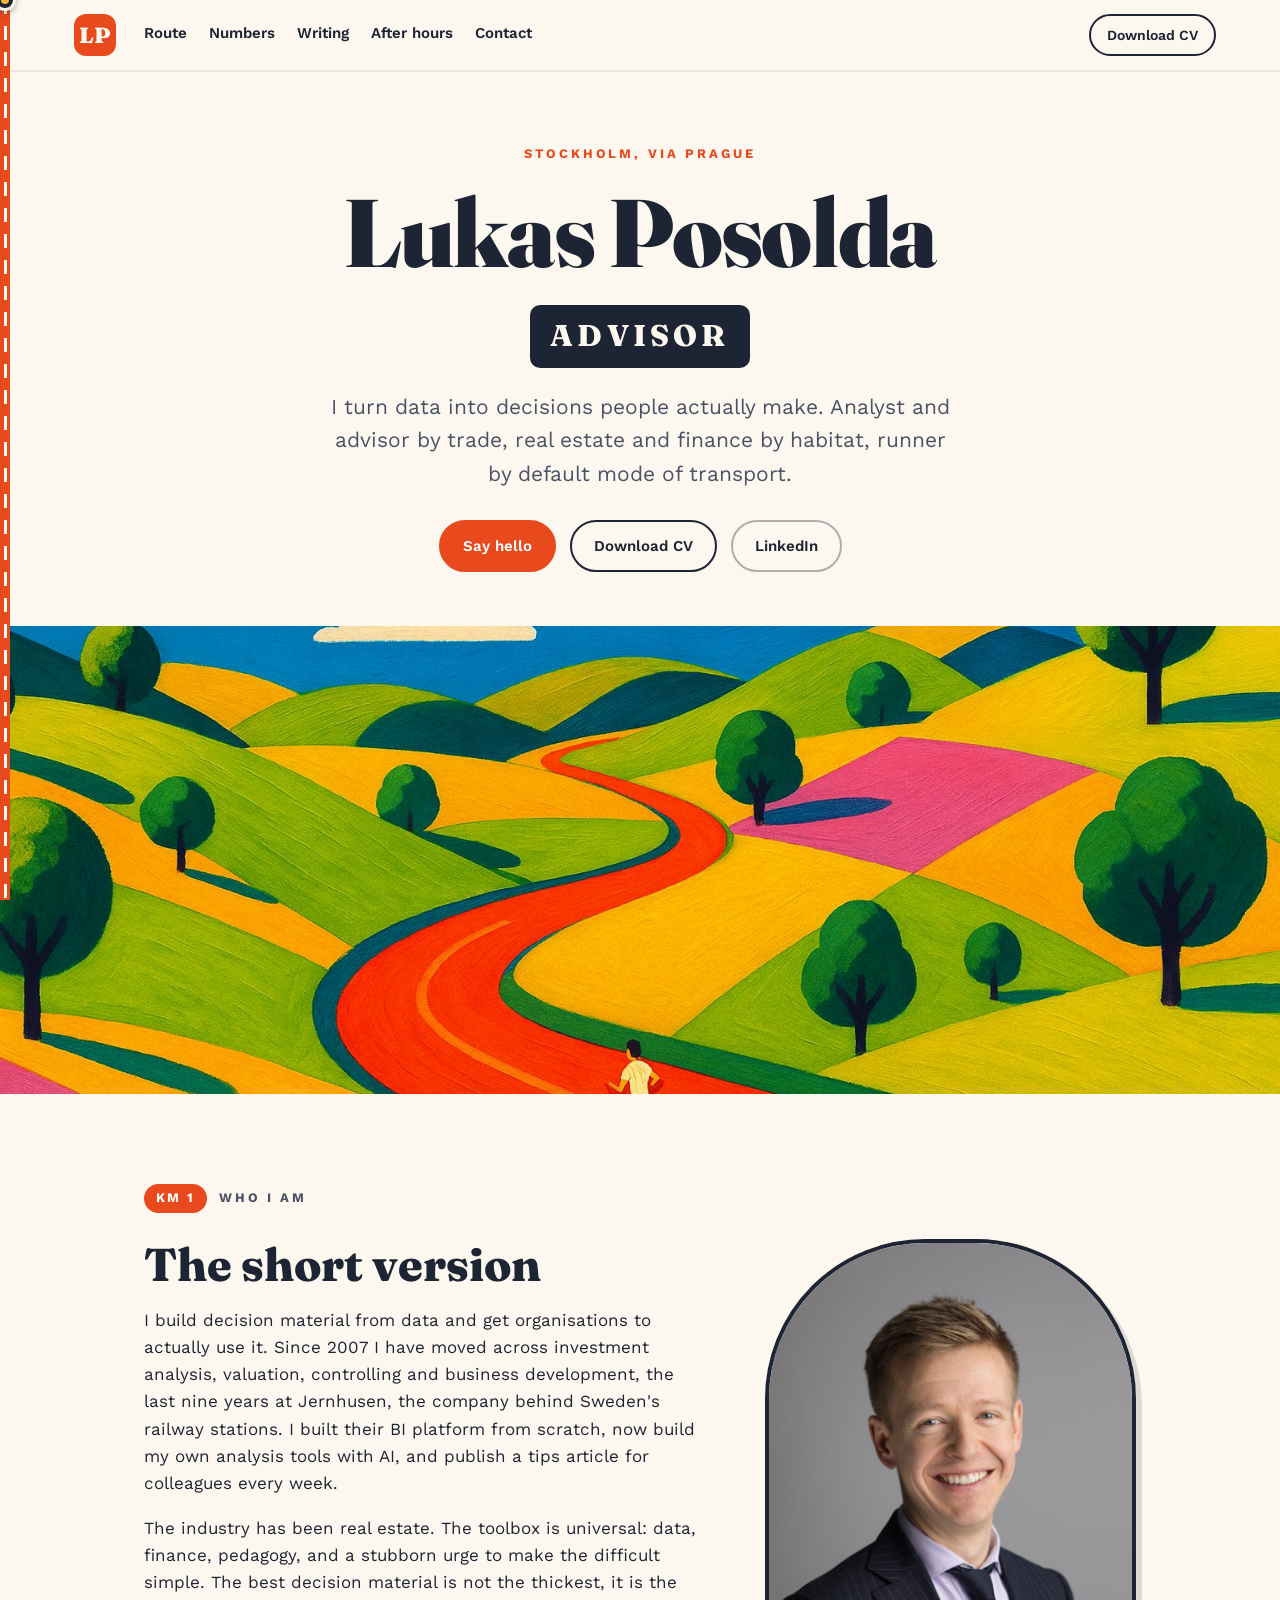
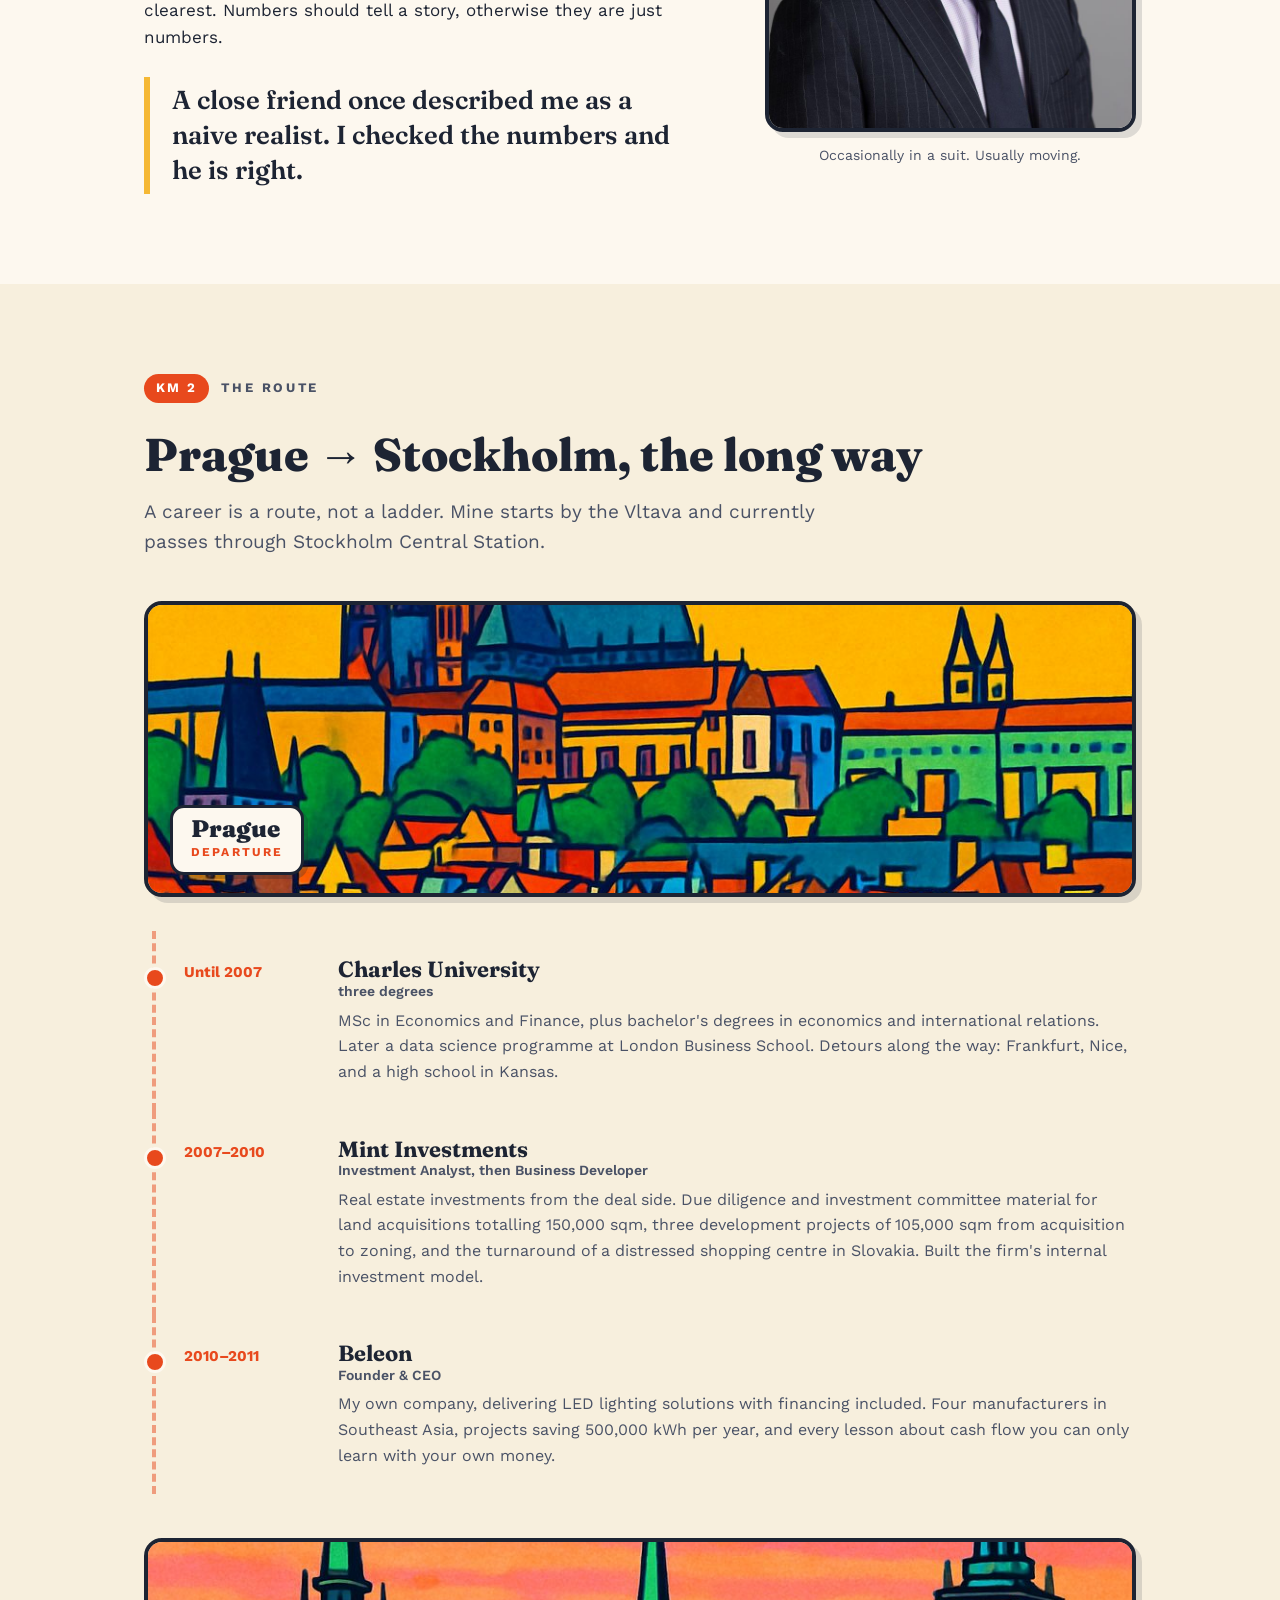
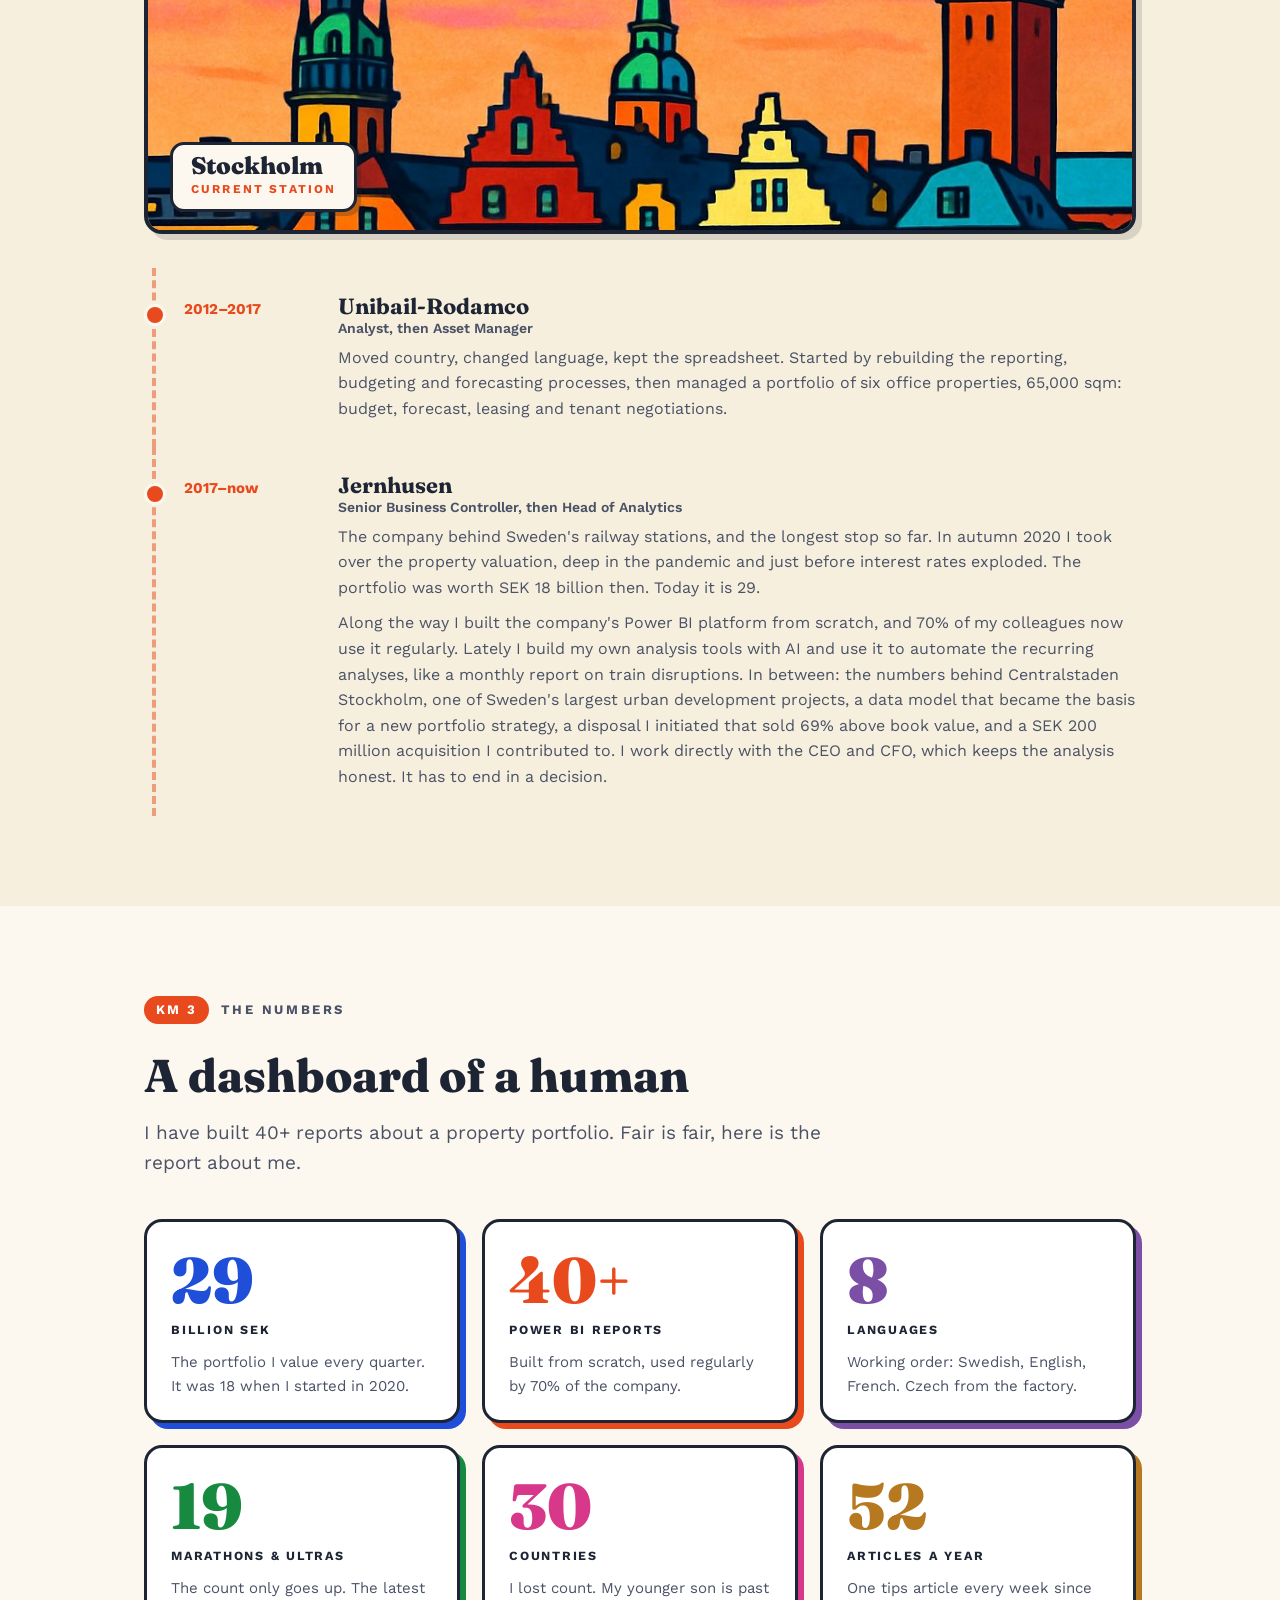
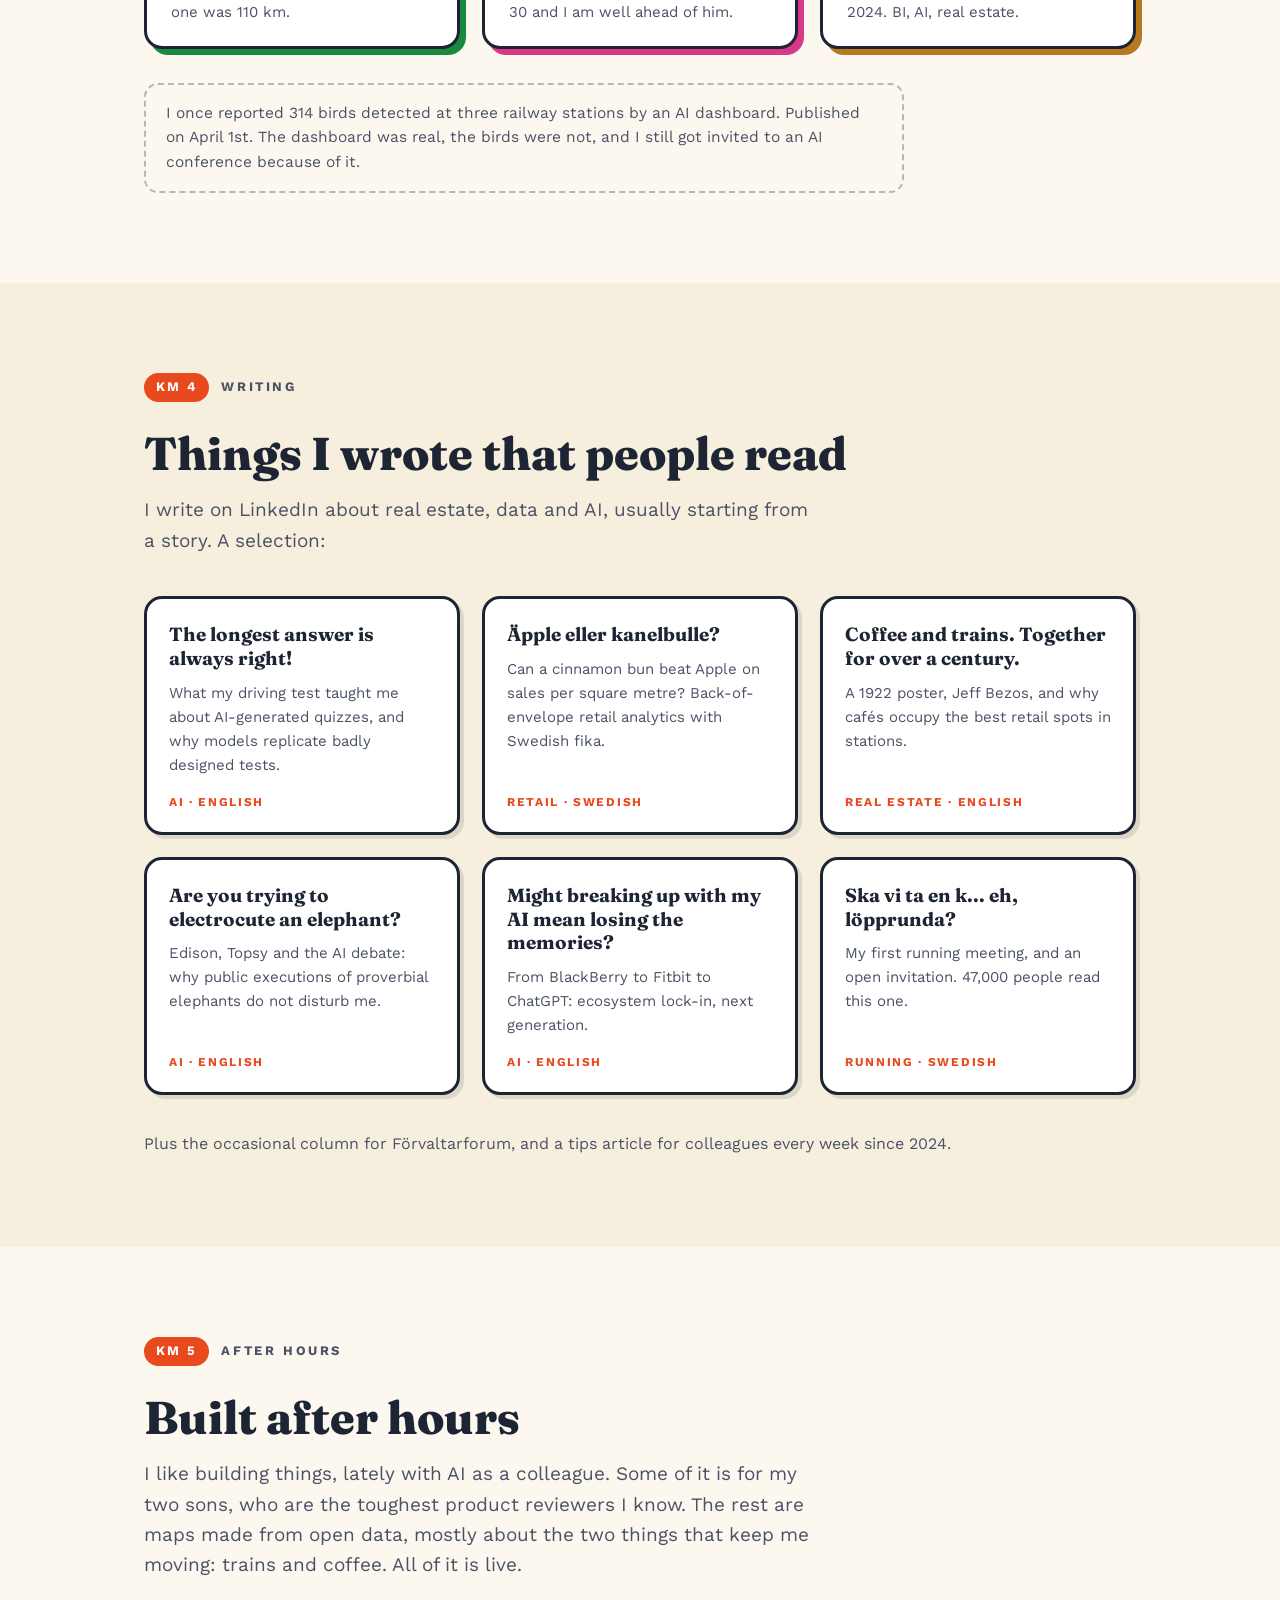
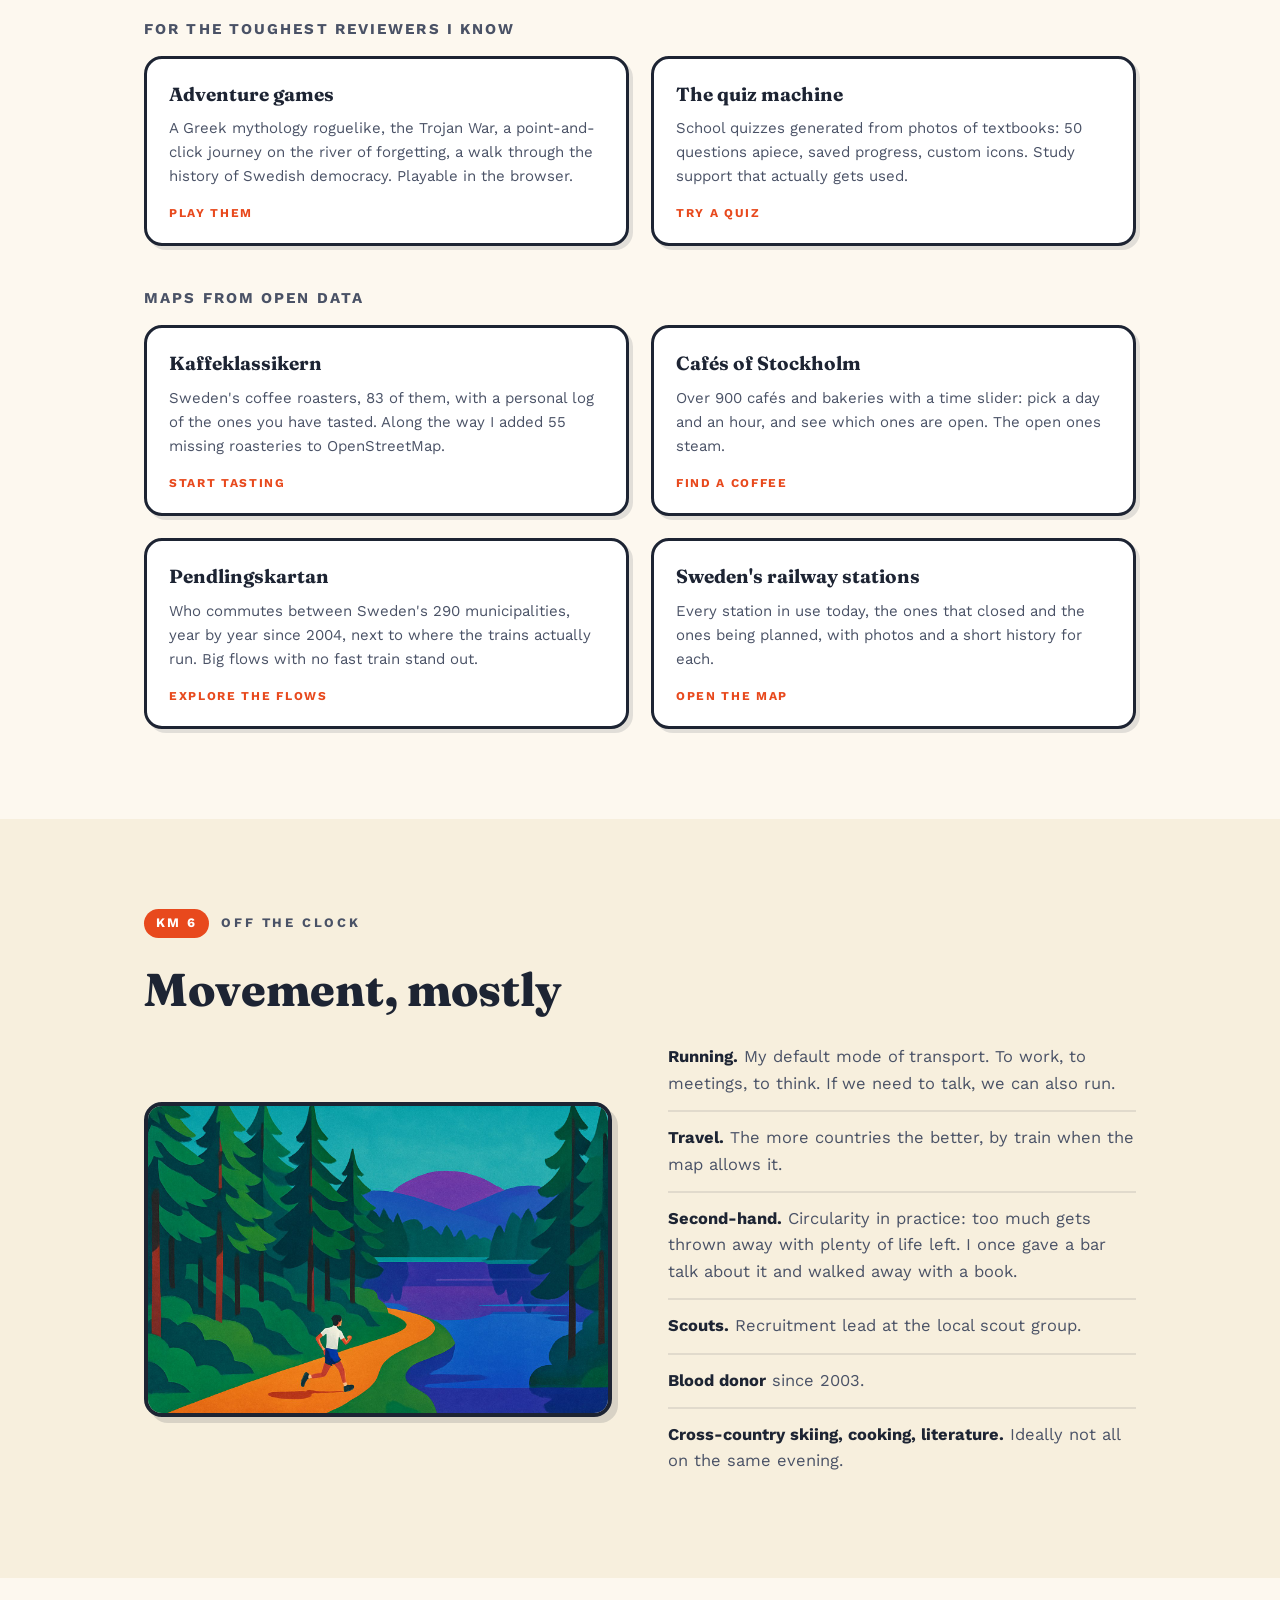
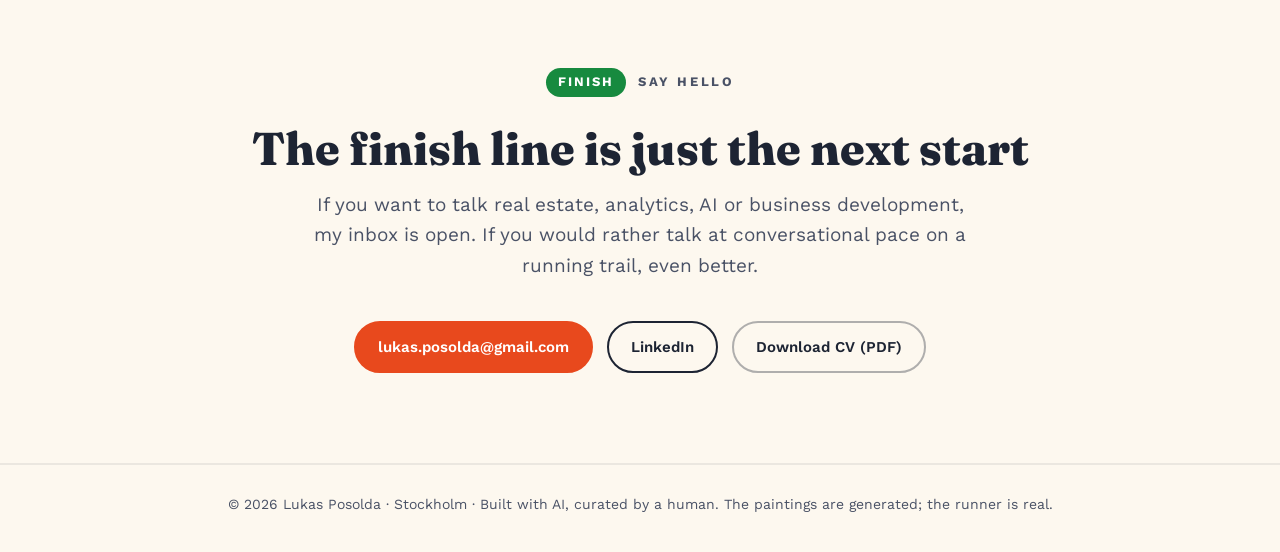
==== commit a122673b: "Jernhusen stop as prose, align section intros, drop site-source line Co-Authored-By: Claude Opus 5.5" ====
--- a/index.html
+++ b/index.html
@@ -120,15 +120,8 @@
         <div class="stop-when">2017&ndash;now</div>
         <div class="stop-body">
           <h3>Jernhusen <span class="stop-role">Senior Business Controller, then Head of Analytics</span></h3>
-          <ul>
-            <li>Own the quarterly valuation of the whole portfolio since 2020, a journey from SEK 18 to 29 billion</li>
-            <li>Built and launched the Power BI platform from scratch: 40+ reports, regularly used by 70% of the company</li>
-            <li>Build my own analysis tools with AI-assisted programming, and automate recurring analyses such as a monthly report on train disruptions</li>
-            <li>Built the data model and analysis behind the company's new portfolio strategy</li>
-            <li>Investment analysis for Centralstaden Stockholm, one of Sweden's largest urban development projects (over SEK 20 billion)</li>
-            <li>Deals in 2026: initiated a disposal that sold at 69% above book value, and contributed to a SEK 200 million office acquisition</li>
-            <li>Work directly with the CEO and CFO on strategy, and drive AI adoption across the organisation</li>
-          </ul>
+          <p>The company behind Sweden's railway stations, and the longest stop so far. In autumn 2020 I took over the property valuation, deep in the pandemic and just before interest rates exploded. The portfolio was worth SEK 18 billion then. Today it is 29.</p>
+          <p>Along the way I built the company's Power BI platform from scratch, and 70% of my colleagues now use it regularly. Lately I build my own analysis tools with AI and use it to automate the recurring analyses, like a monthly report on train disruptions. In between: the numbers behind Centralstaden Stockholm, one of Sweden's largest urban development projects, a data model that became the basis for a new portfolio strategy, a disposal I initiated that sold 69% above book value, and a SEK 200 million acquisition I contributed to. I work directly with the CEO and CFO, which keeps the analysis honest. It has to end in a decision.</p>
         </div>
       </li>
     </ol>
@@ -233,7 +226,6 @@
         <span class="card-tag">Open the map</span>
       </a>
     </div>
-    <p class="section-outro reveal">This website is built the same way: concept, copy, code and paintings made with AI, decisions made by a human. <a href="https://github.com/lukasposolda-qwertz/lukasposolda-qwertz.github.io" target="_blank" rel="noopener">The source is public.</a></p>
   </section>
 
   <!-- OFF THE CLOCK -->
--- a/assets/style.css
+++ b/assets/style.css
@@ -185,6 +185,7 @@
   background: var(--paper-tint);
 }
 .section-tint > * { max-width: 992px; margin-left: auto; margin-right: auto; }
+.section-tint > .section-intro { margin-left: max(0px, calc((100% - 992px) / 2)); }
 
 .split-label {
   display: flex;
@@ -307,6 +308,7 @@
   margin-top: 2px;
 }
 .stop-body p, .stop-body li { font-size: 16px; color: var(--ink-soft); }
+.stop-body p + p { margin-top: 10px; }
 .stop-body ul { padding-left: 20px; margin-top: 8px; }
 .stop-body li { margin-bottom: 6px; }
 .stop-body li::marker { color: var(--road); }
@@ -382,7 +384,6 @@
   margin: 8px 0 18px;
 }
 .card-grid + .card-group { margin-top: 44px; }
-.section-outro a { color: var(--road); font-weight: 600; }
 .card-tag {
   margin-top: 16px;
   font-size: 12px;
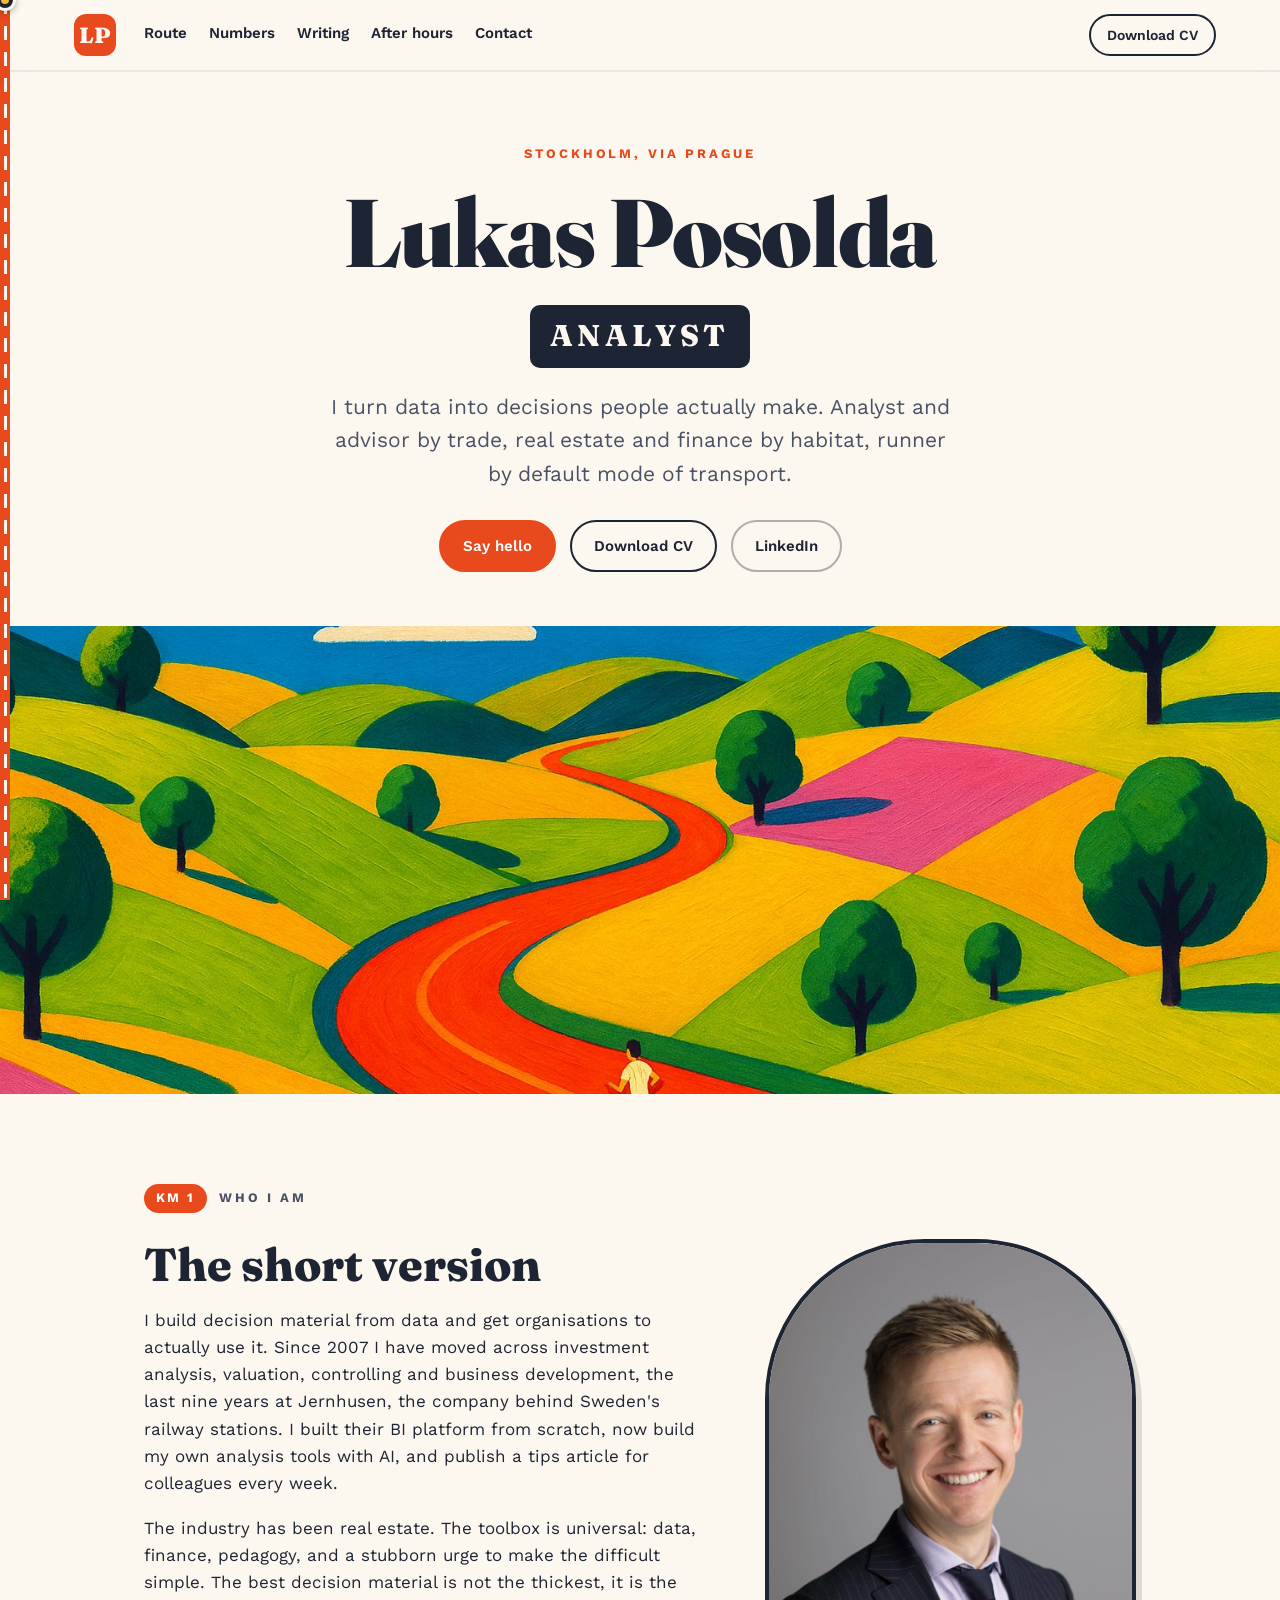
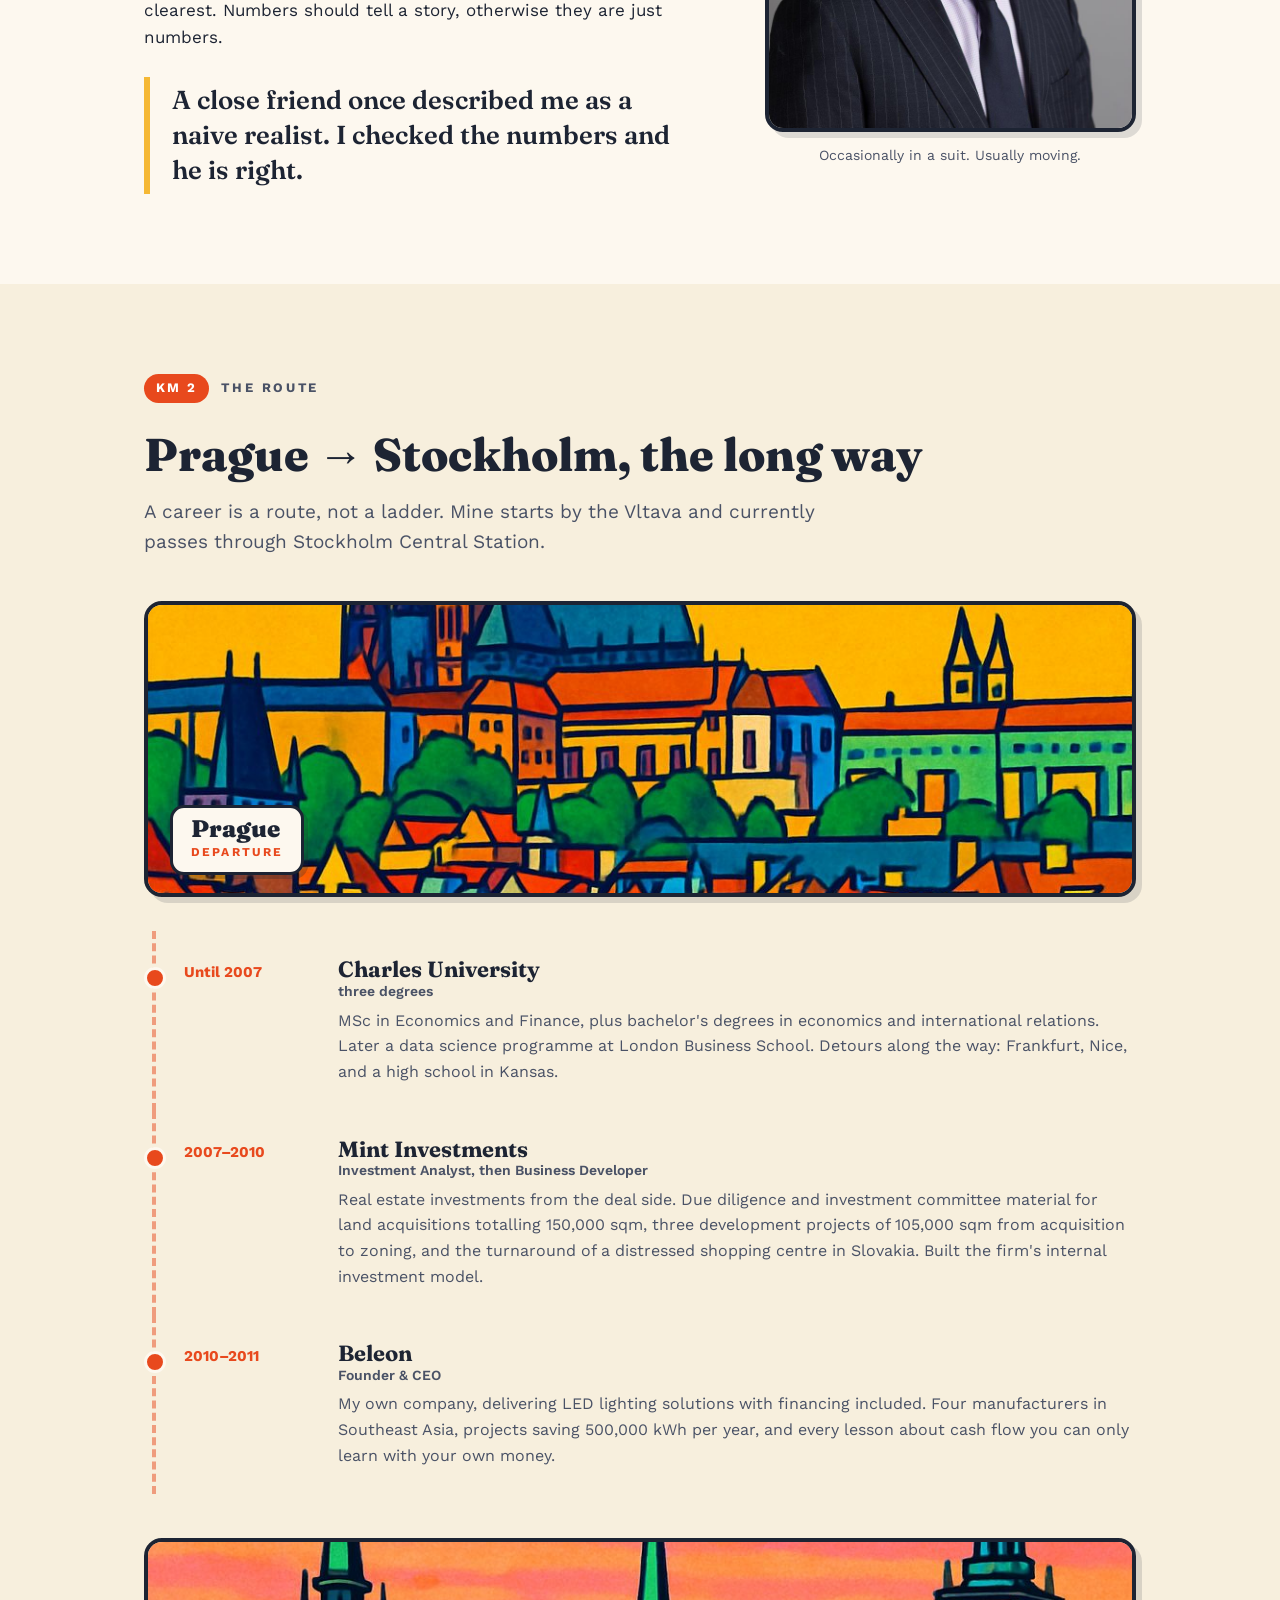
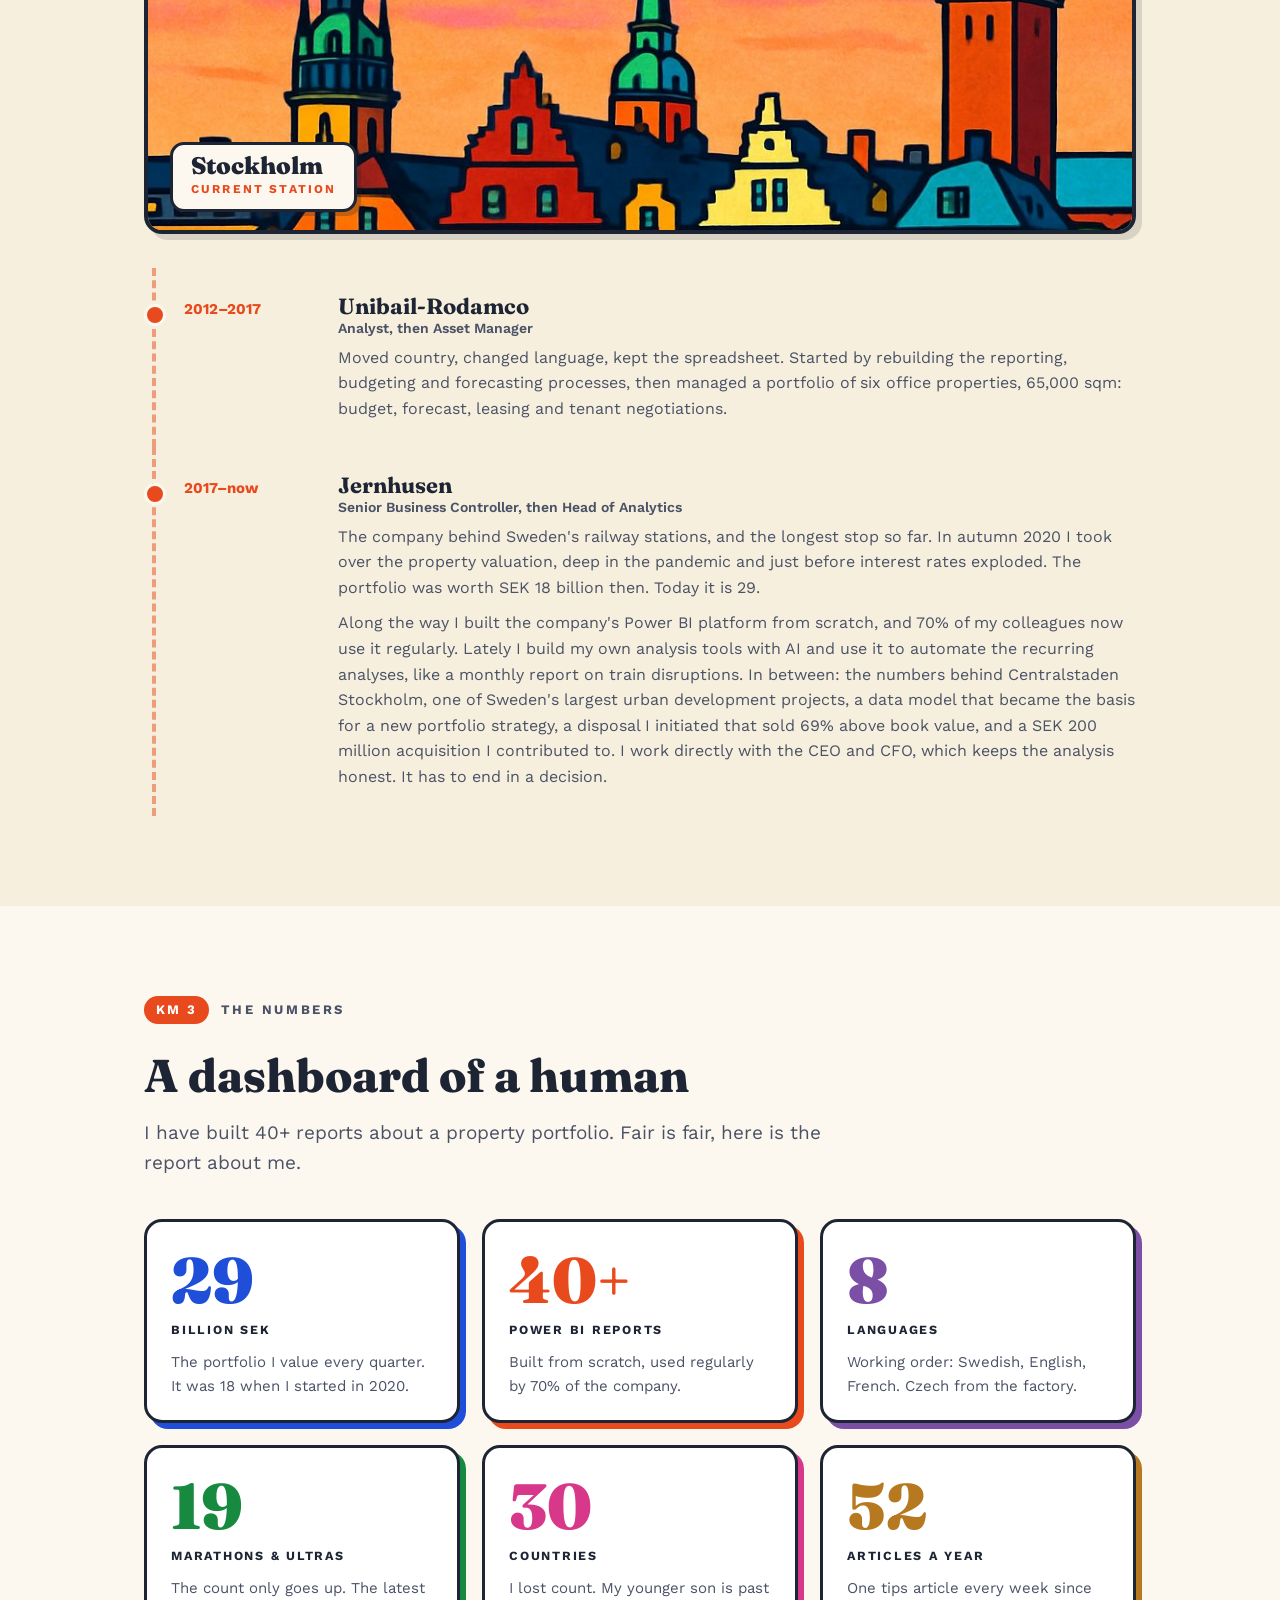
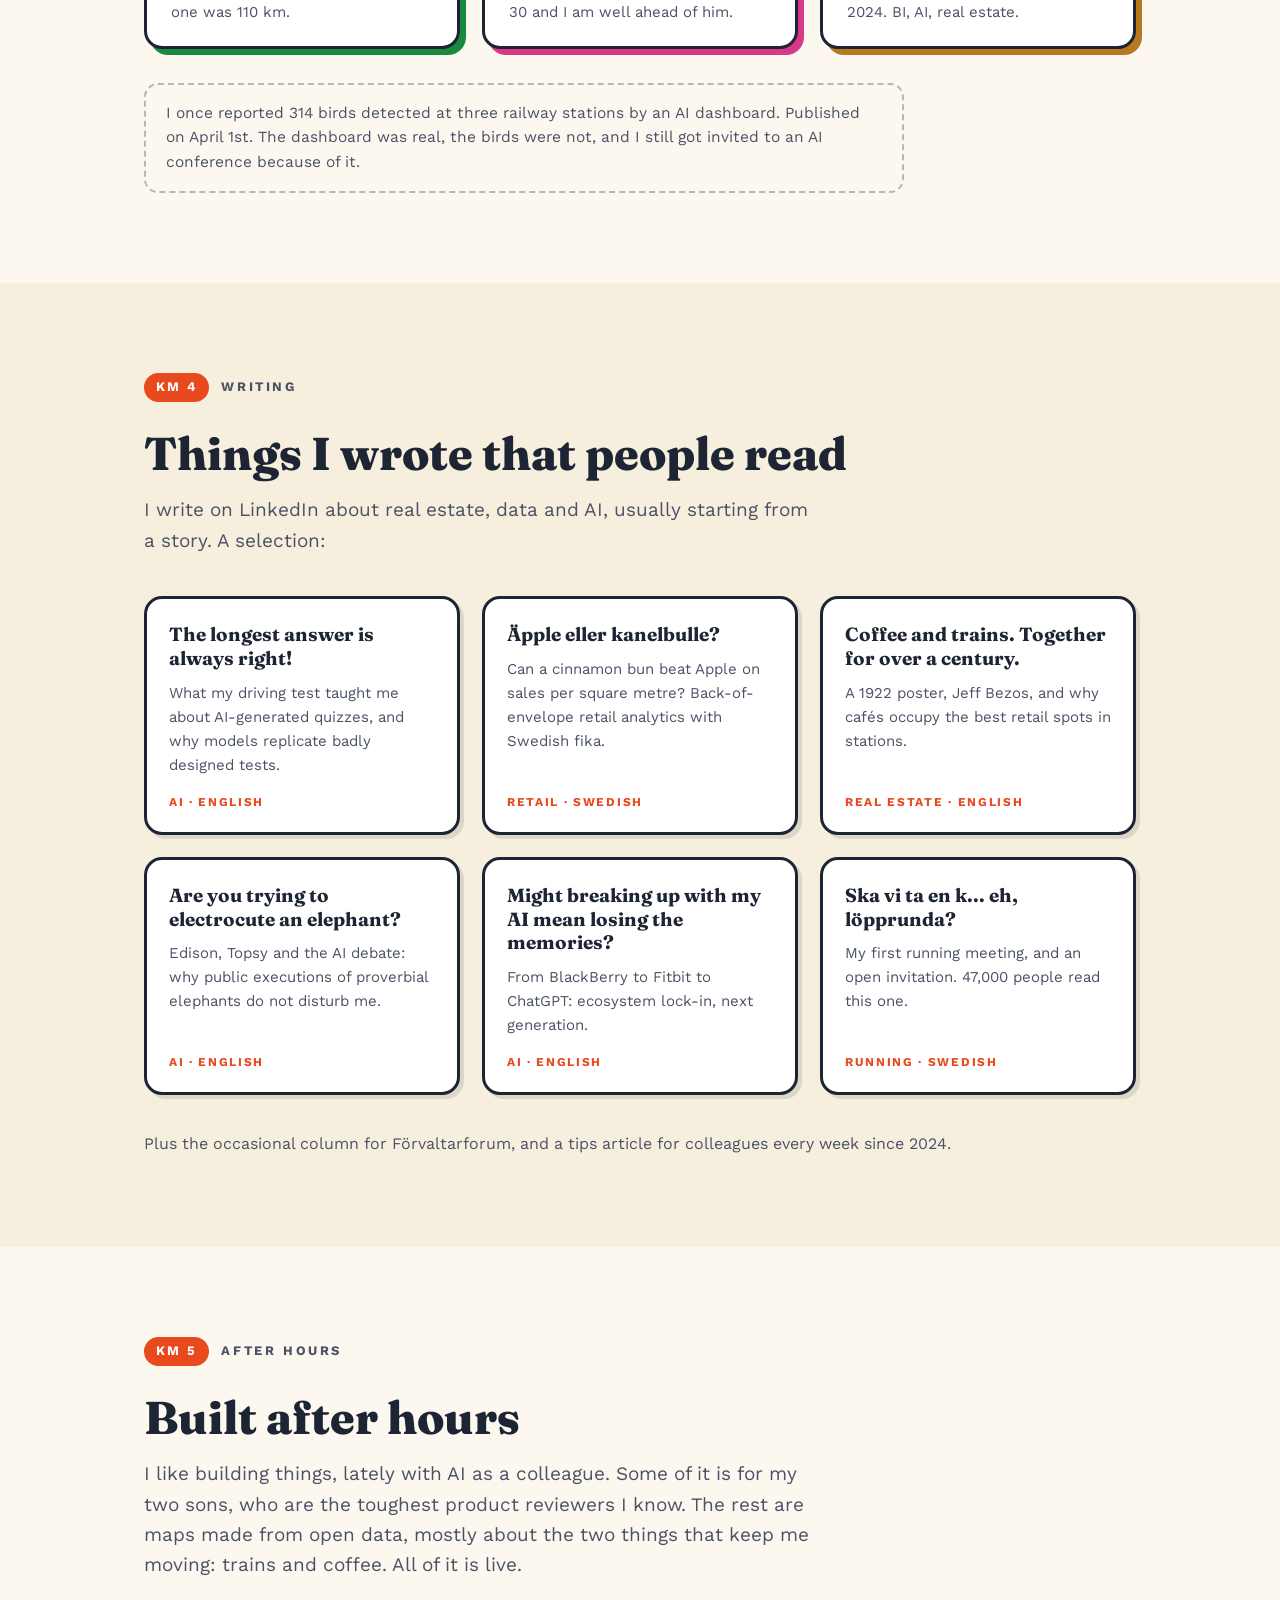
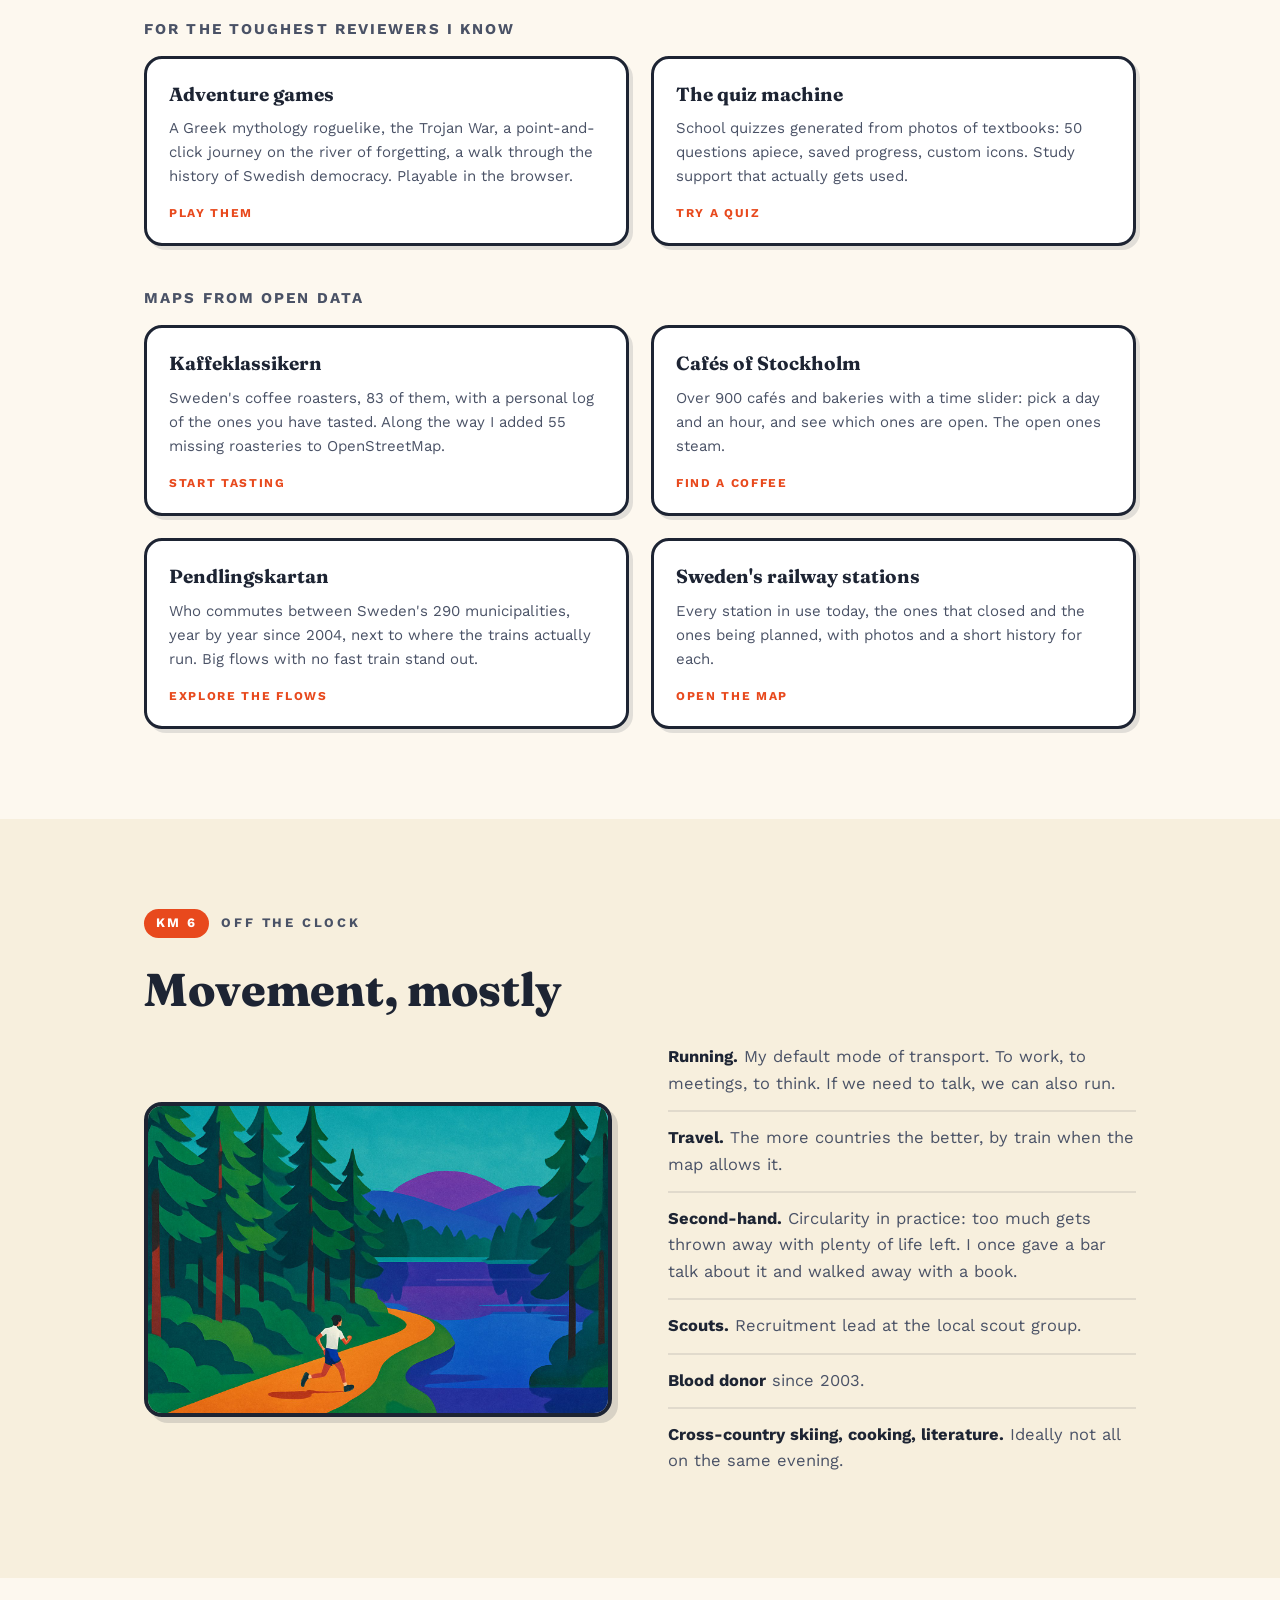
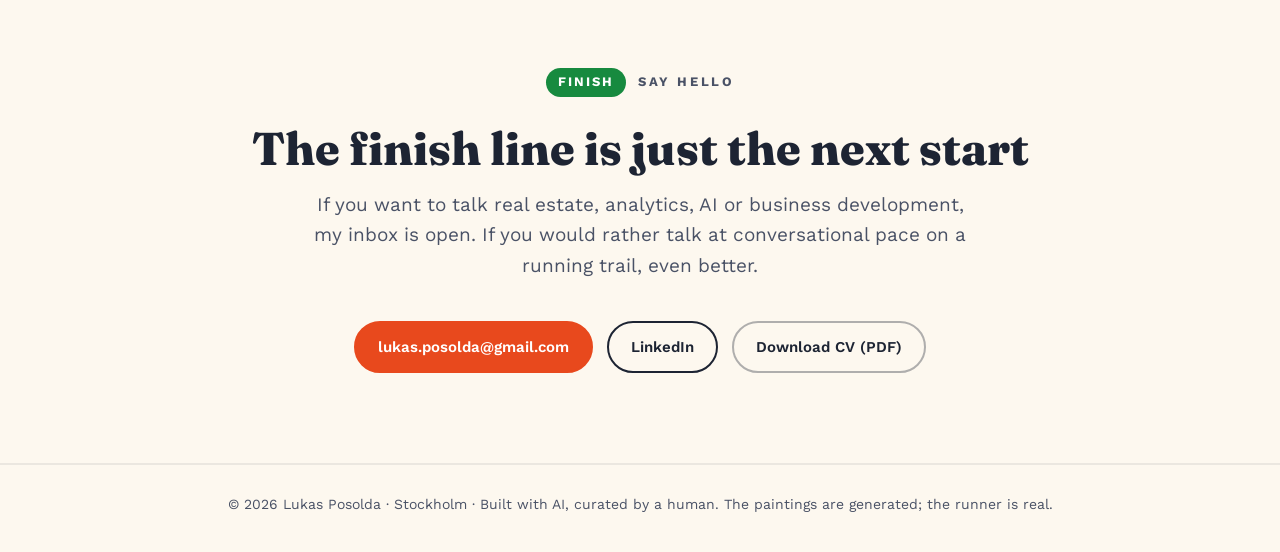
==== commit fe9dac79: "Point project links to new lab and public addresses Co-Authored-By: Claude Opus 5.5 <noreply@anthrop" ====
--- a/index.html
+++ b/index.html
@@ -191,7 +191,7 @@
 
     <h3 class="card-group reveal">For the toughest reviewers I know</h3>
     <div class="card-grid card-grid-2">
-      <a class="card reveal" href="https://lukasposolda-qwertz.github.io/games/games.html" target="_blank" rel="noopener">
+      <a class="card reveal" href="https://lukasposolda-qwertz.github.io/public/games/" target="_blank" rel="noopener">
         <h3>Adventure games</h3>
         <p>A Greek mythology roguelike, the Trojan War, a point-and-click journey on the river of forgetting, a walk through the history of Swedish democracy. Playable in the browser.</p>
         <span class="card-tag">Play them</span>
@@ -205,22 +205,22 @@
 
     <h3 class="card-group reveal">Maps from open data</h3>
     <div class="card-grid card-grid-2">
-      <a class="card reveal" href="https://lukasposolda-qwertz.github.io/kaffeklassikern/" target="_blank" rel="noopener">
+      <a class="card reveal" href="https://lukasposolda-qwertz.github.io/lab/kaffeklassikern/" target="_blank" rel="noopener">
         <h3>Kaffeklassikern</h3>
         <p>Sweden's coffee roasters, 83 of them, with a personal log of the ones you have tasted. Along the way I added 55 missing roasteries to OpenStreetMap.</p>
         <span class="card-tag">Start tasting</span>
       </a>
-      <a class="card reveal" href="https://lukasposolda-qwertz.github.io/cafes-of-stockholm/" target="_blank" rel="noopener">
+      <a class="card reveal" href="https://lukasposolda-qwertz.github.io/lab/cafes-of-stockholm/" target="_blank" rel="noopener">
         <h3>Caf&eacute;s of Stockholm</h3>
         <p>Over 900 caf&eacute;s and bakeries with a time slider: pick a day and an hour, and see which ones are open. The open ones steam.</p>
         <span class="card-tag">Find a coffee</span>
       </a>
-      <a class="card reveal" href="https://lukasposolda-qwertz.github.io/pendlingskartan/" target="_blank" rel="noopener">
+      <a class="card reveal" href="https://lukasposolda-qwertz.github.io/lab/pendlingskartan/" target="_blank" rel="noopener">
         <h3>Pendlingskartan</h3>
         <p>Who commutes between Sweden's 290 municipalities, year by year since 2004, next to where the trains actually run. Big flows with no fast train stand out.</p>
         <span class="card-tag">Explore the flows</span>
       </a>
-      <a class="card reveal" href="https://lukasposolda-qwertz.github.io/public/stationskarta/" target="_blank" rel="noopener">
+      <a class="card reveal" href="https://lukasposolda-qwertz.github.io/lab/stationskarta/" target="_blank" rel="noopener">
         <h3>Sweden's railway stations</h3>
         <p>Every station in use today, the ones that closed and the ones being planned, with photos and a short history for each.</p>
         <span class="card-tag">Open the map</span>
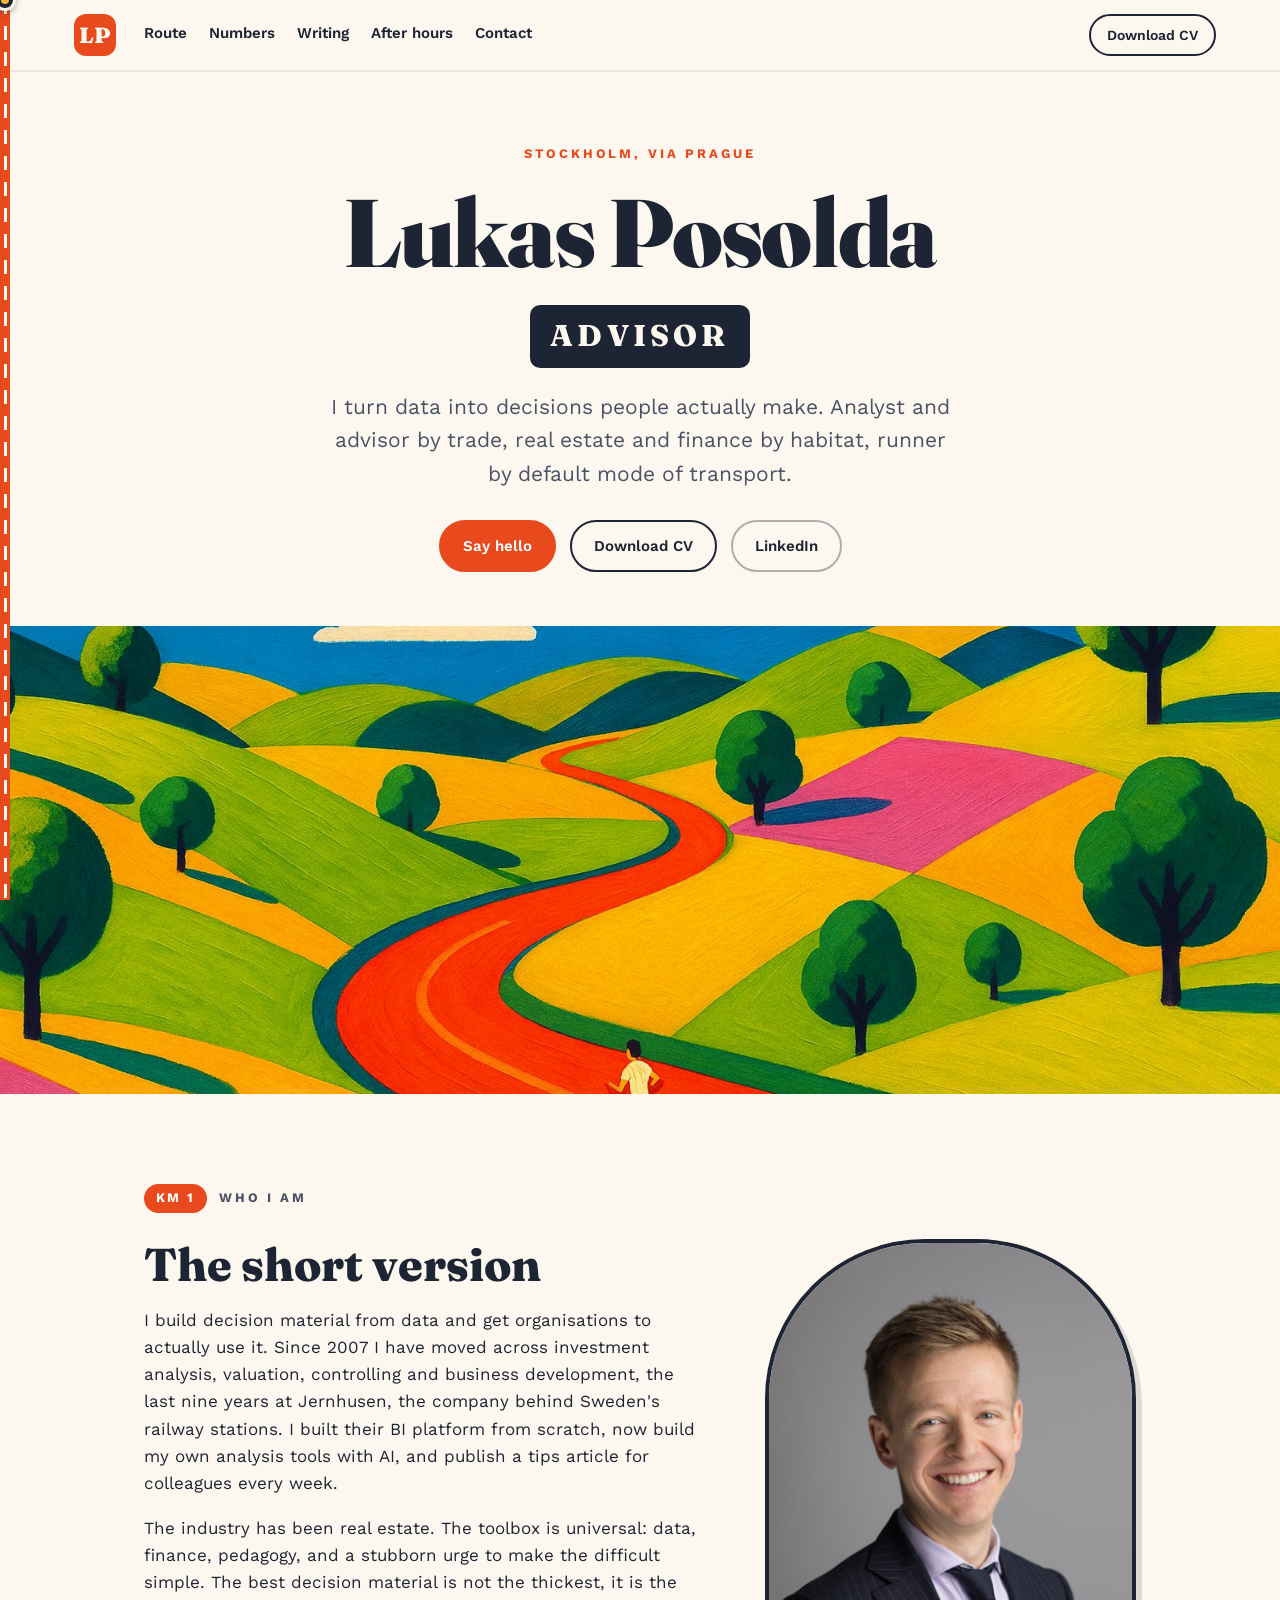
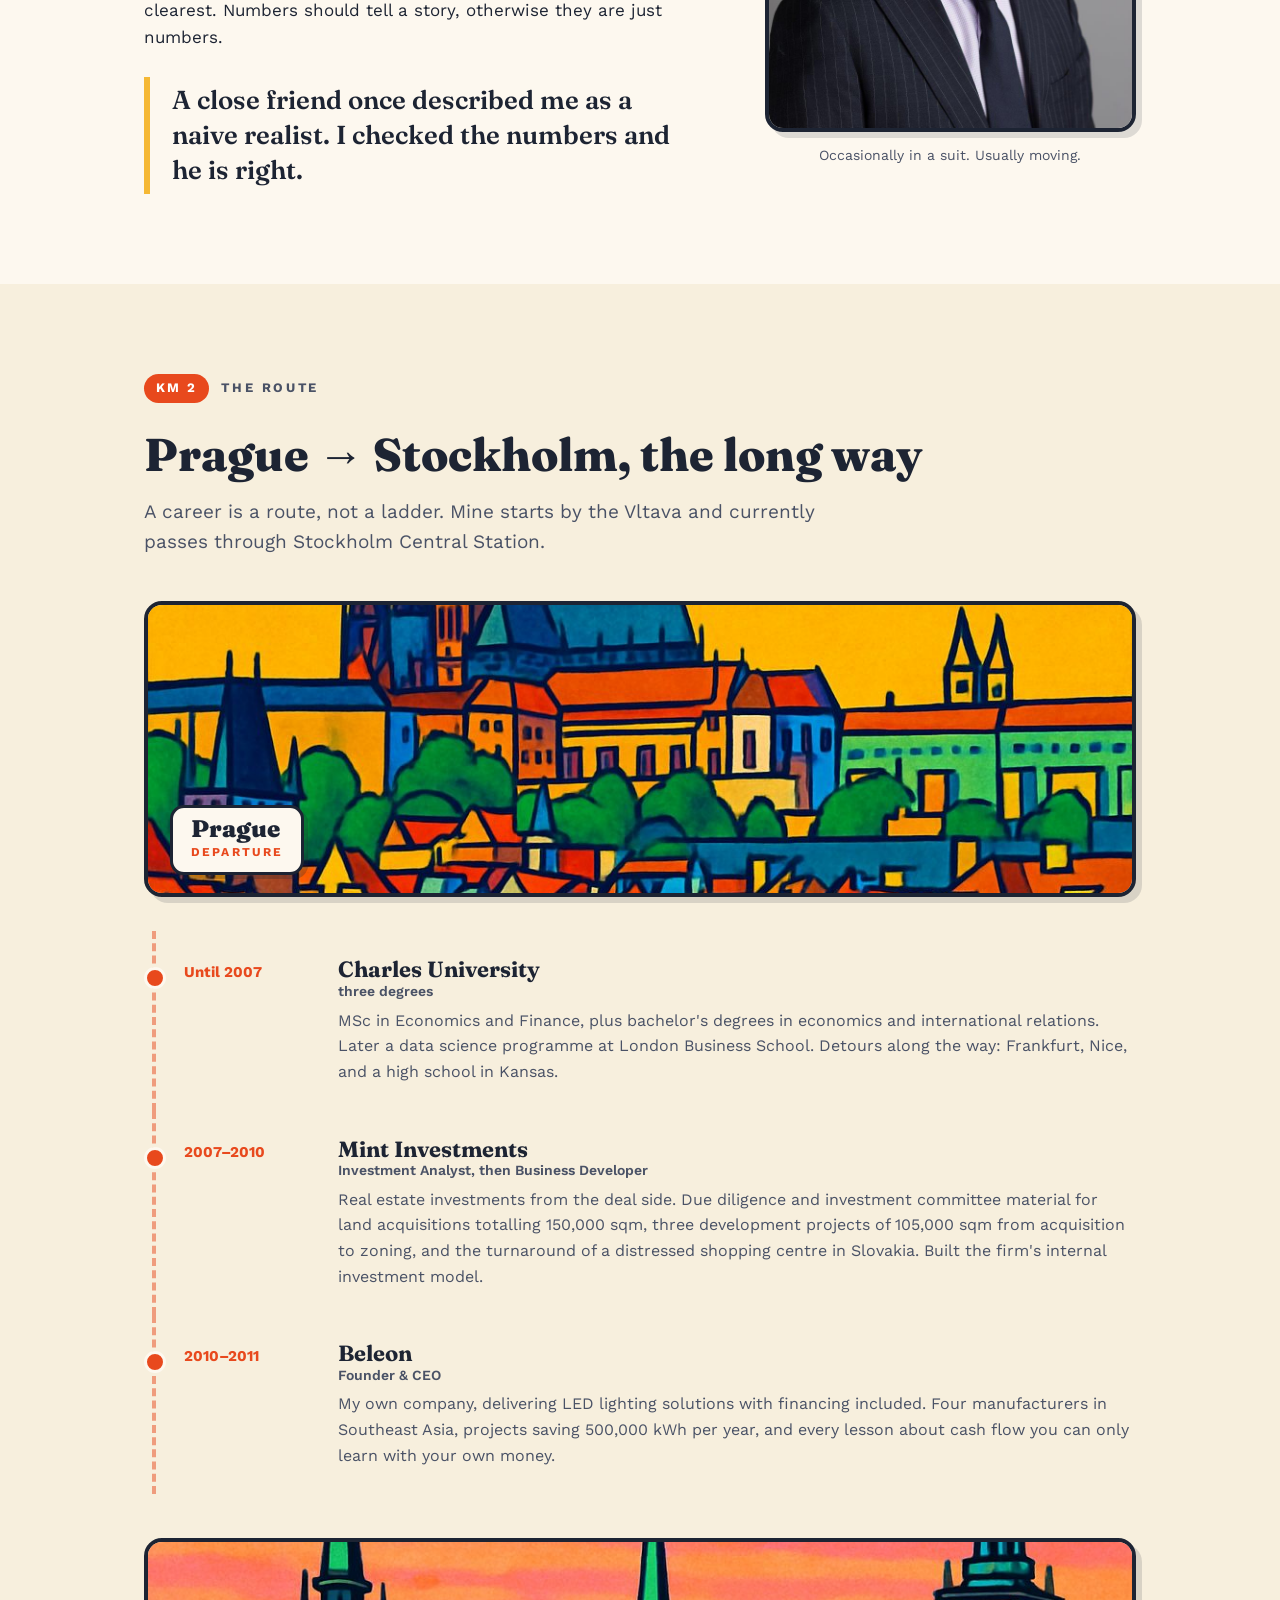
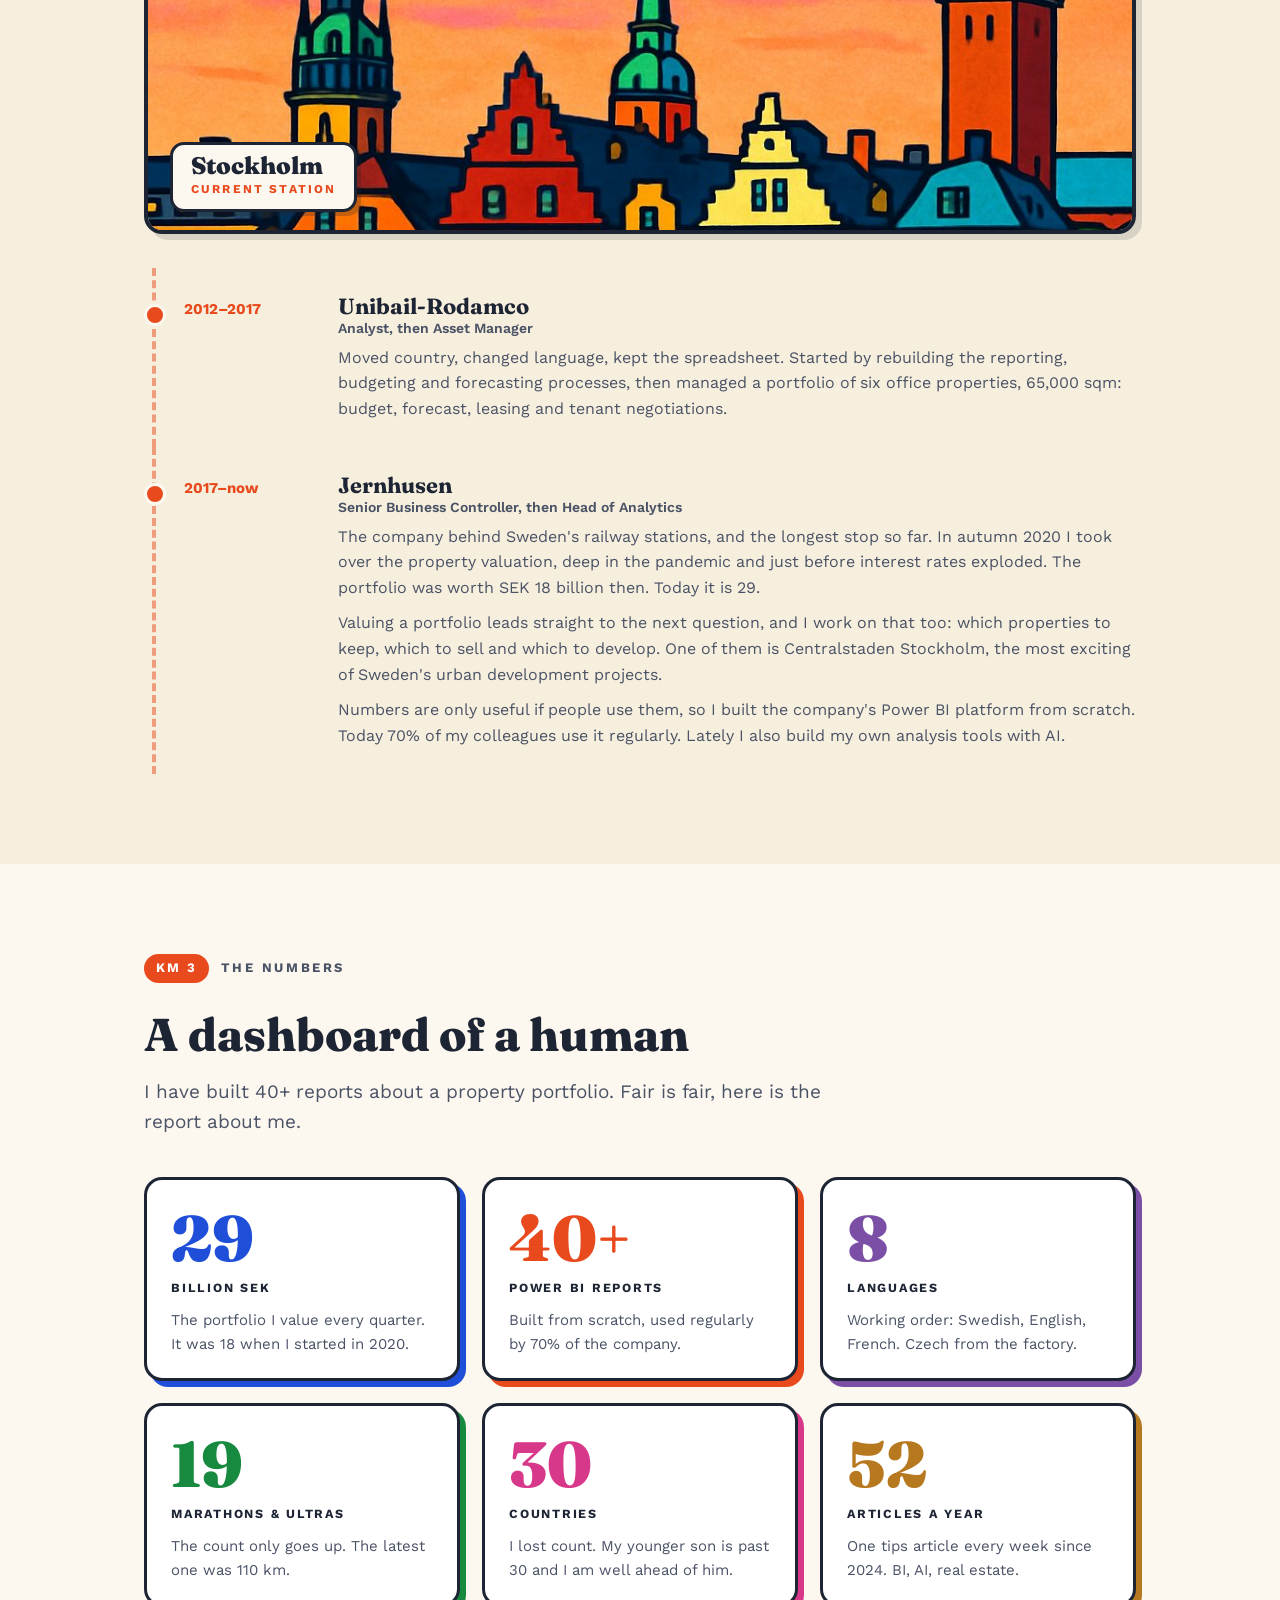
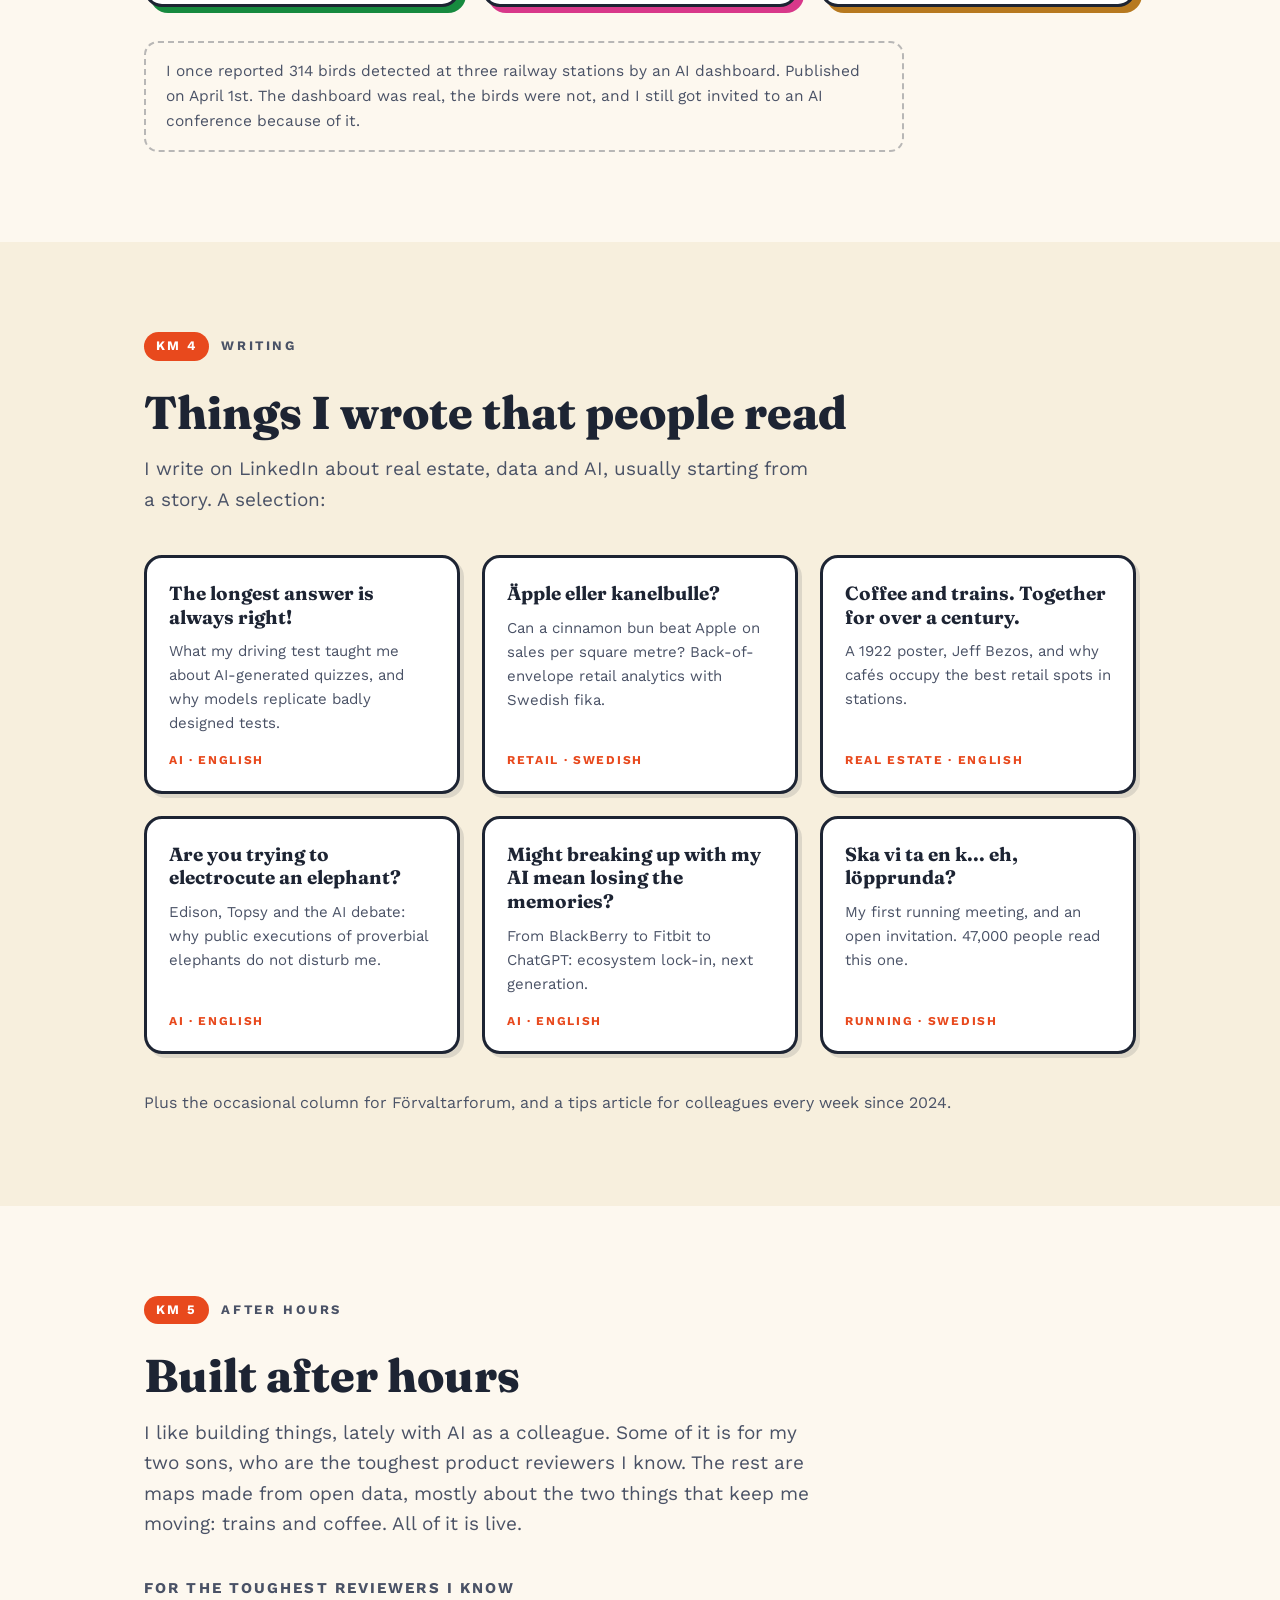
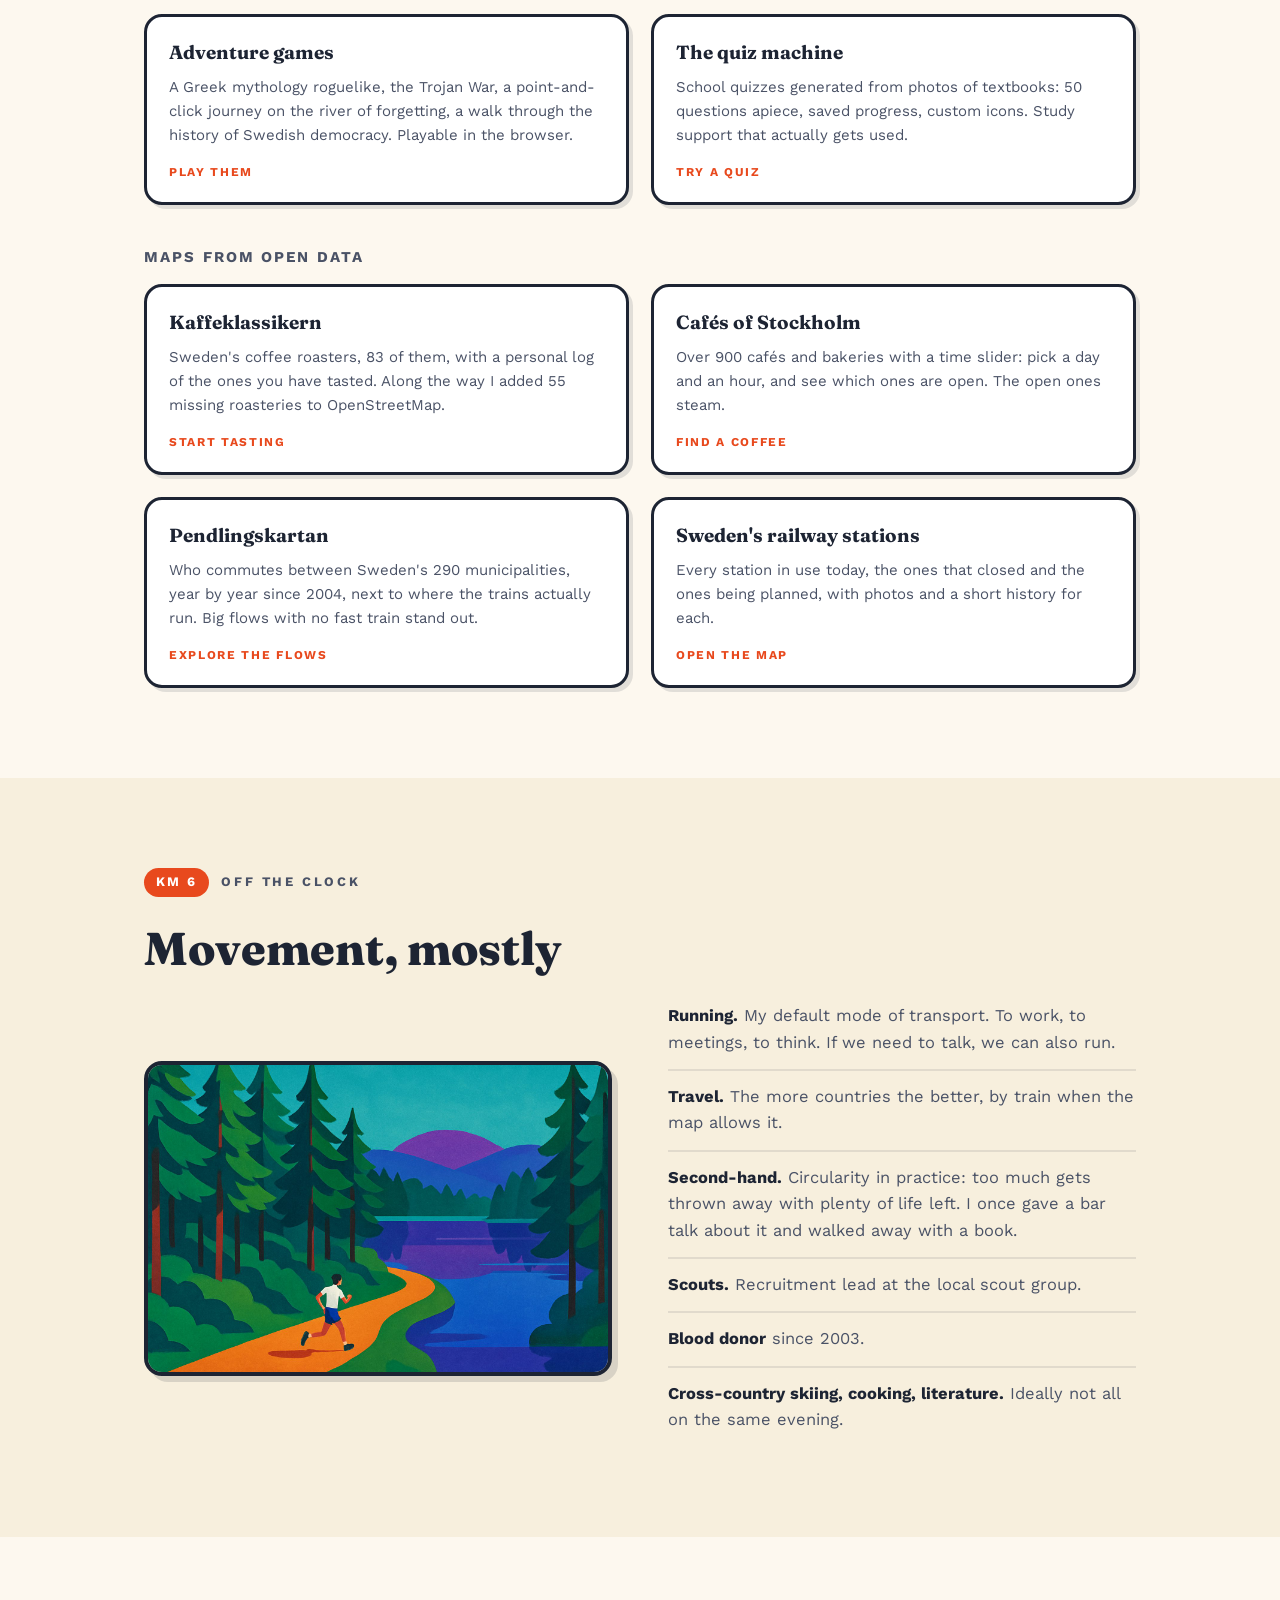
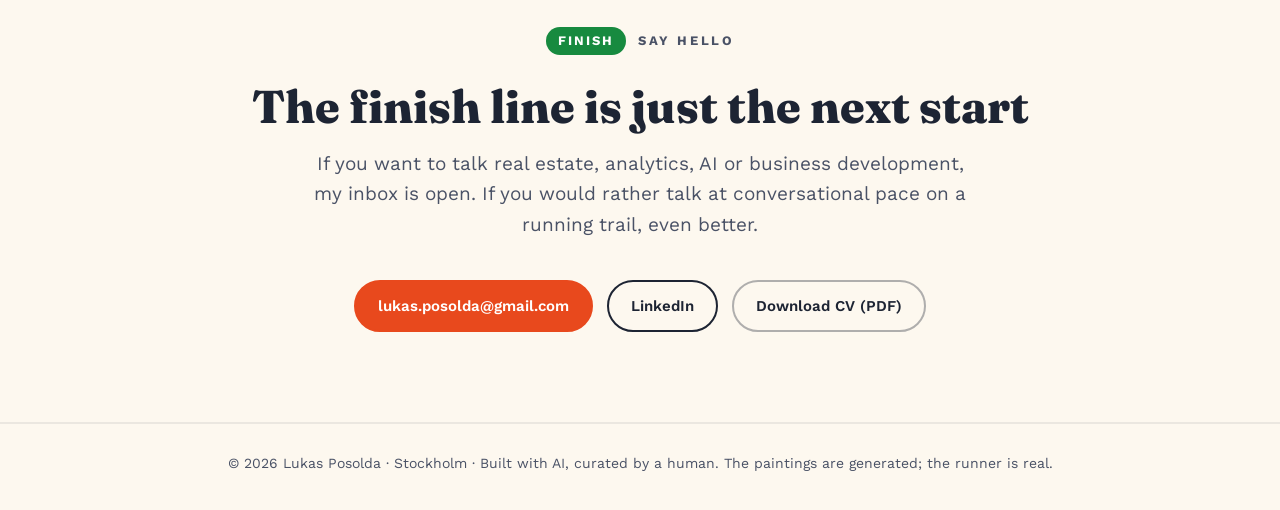
==== commit c0185612: "Shorter Jernhusen stop Co-Authored-By: Claude Opus 5.5 <noreply@anthropic.com>" ====
--- a/index.html
+++ b/index.html
@@ -121,7 +121,8 @@
         <div class="stop-body">
           <h3>Jernhusen <span class="stop-role">Senior Business Controller, then Head of Analytics</span></h3>
           <p>The company behind Sweden's railway stations, and the longest stop so far. In autumn 2020 I took over the property valuation, deep in the pandemic and just before interest rates exploded. The portfolio was worth SEK 18 billion then. Today it is 29.</p>
-          <p>Along the way I built the company's Power BI platform from scratch, and 70% of my colleagues now use it regularly. Lately I build my own analysis tools with AI and use it to automate the recurring analyses, like a monthly report on train disruptions. In between: the numbers behind Centralstaden Stockholm, one of Sweden's largest urban development projects, a data model that became the basis for a new portfolio strategy, a disposal I initiated that sold 69% above book value, and a SEK 200 million acquisition I contributed to. I work directly with the CEO and CFO, which keeps the analysis honest. It has to end in a decision.</p>
+          <p>Valuing a portfolio leads straight to the next question, and I work on that too: which properties to keep, which to sell and which to develop. One of them is Centralstaden Stockholm, the most exciting of Sweden's urban development projects.</p>
+          <p>Numbers are only useful if people use them, so I built the company's Power BI platform from scratch. Today 70% of my colleagues use it regularly. Lately I also build my own analysis tools with AI.</p>
         </div>
       </li>
     </ol>
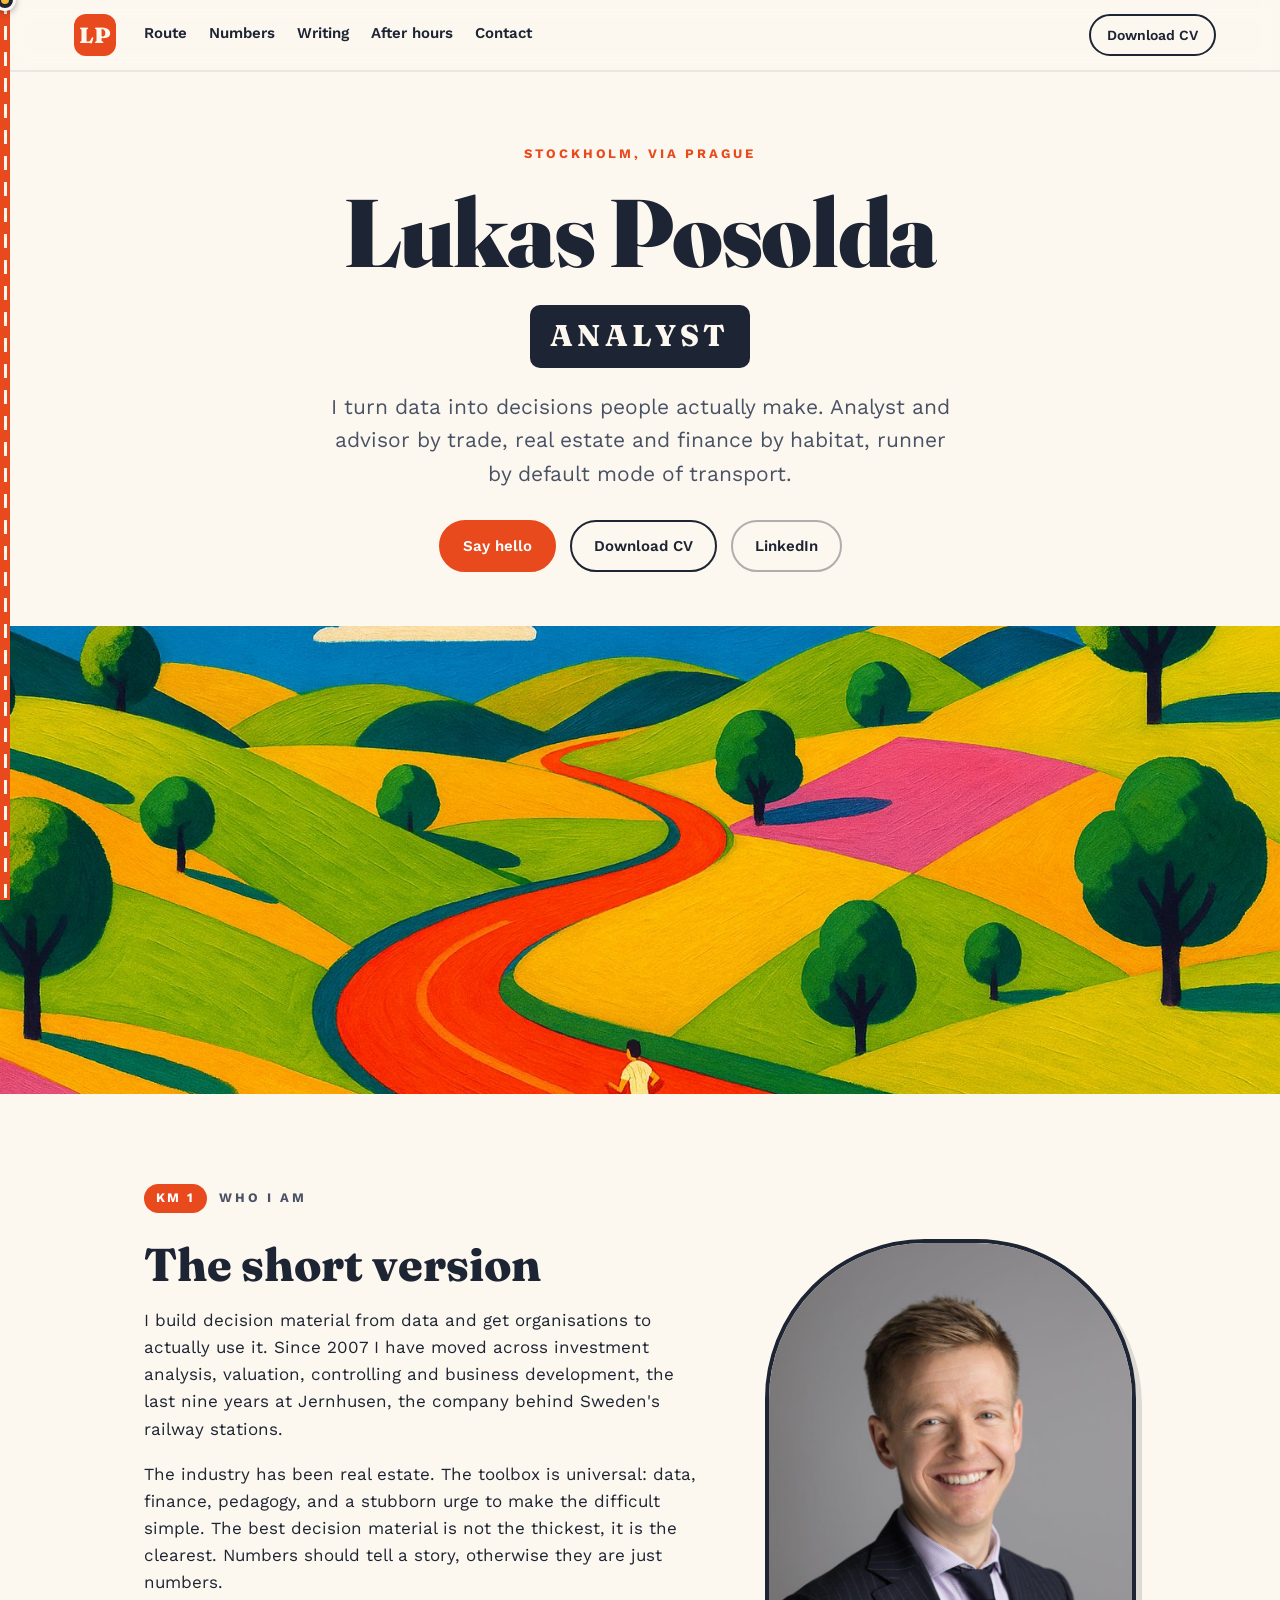
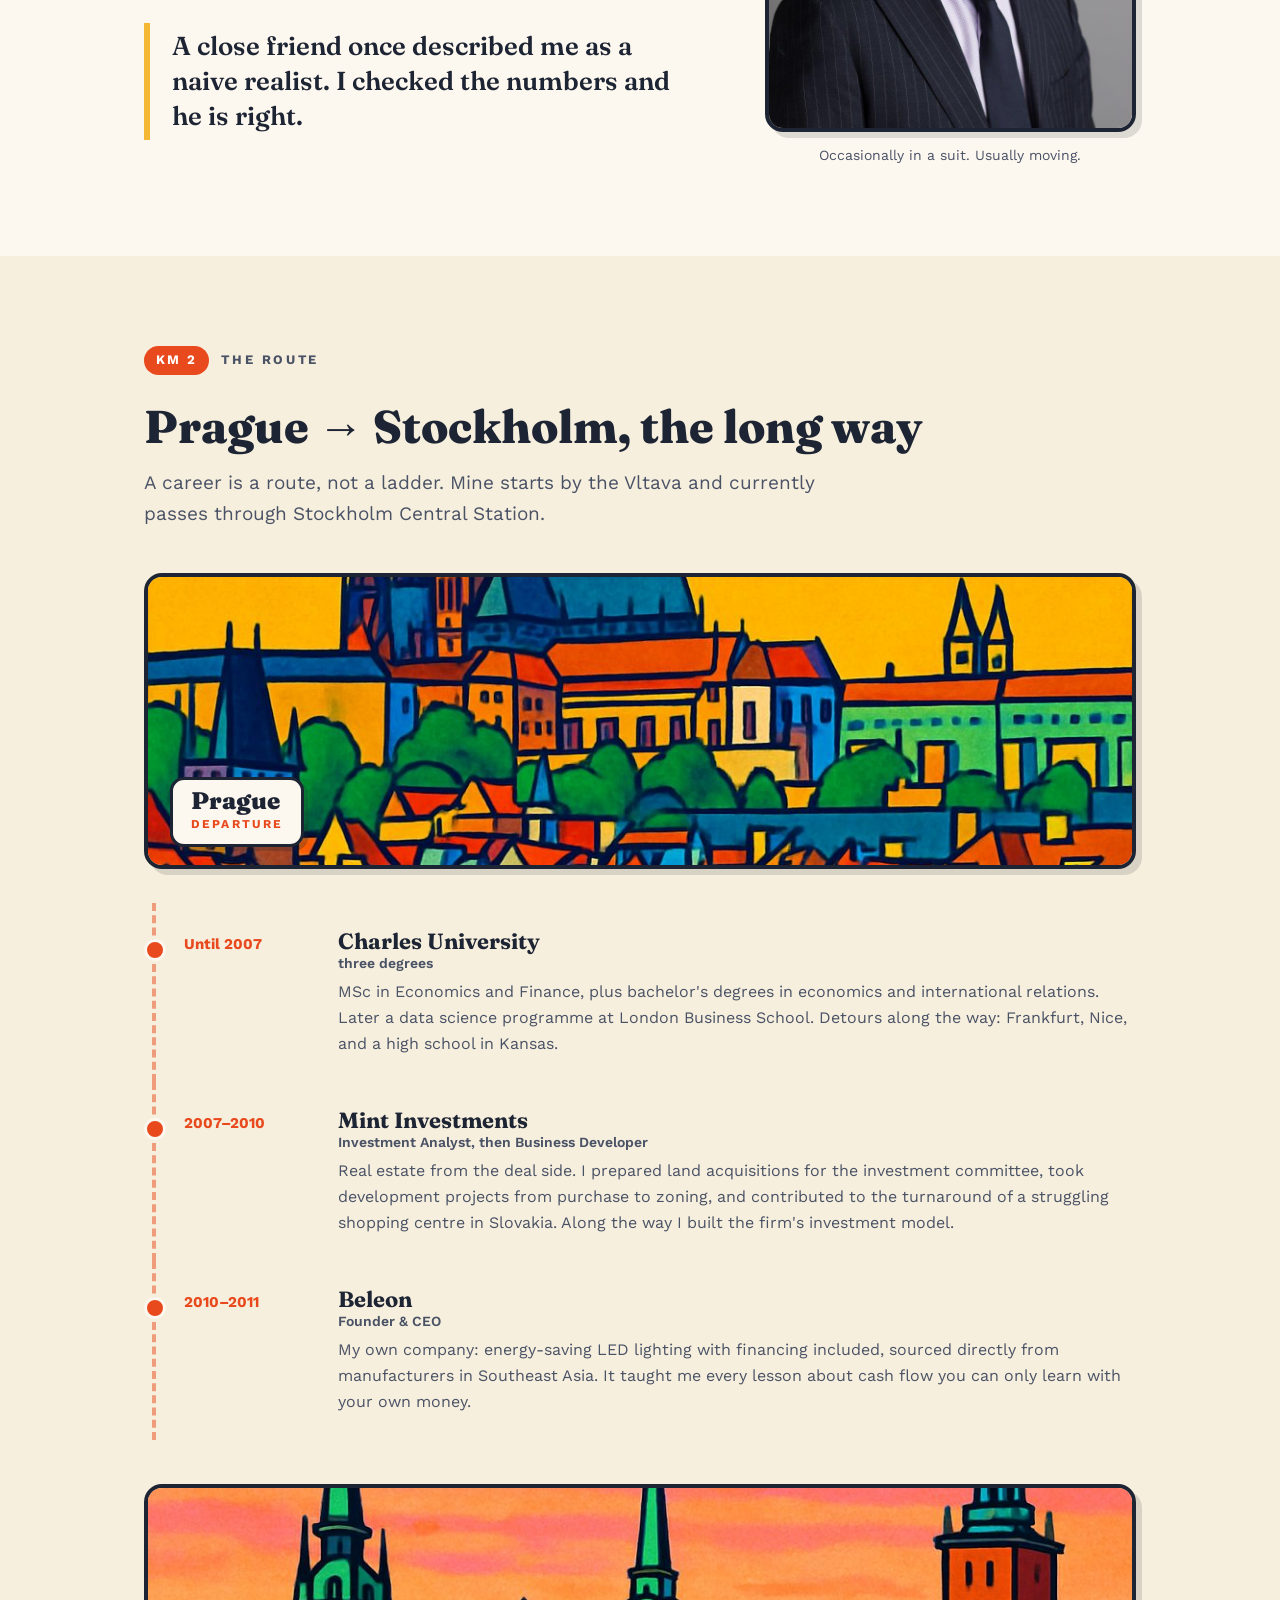
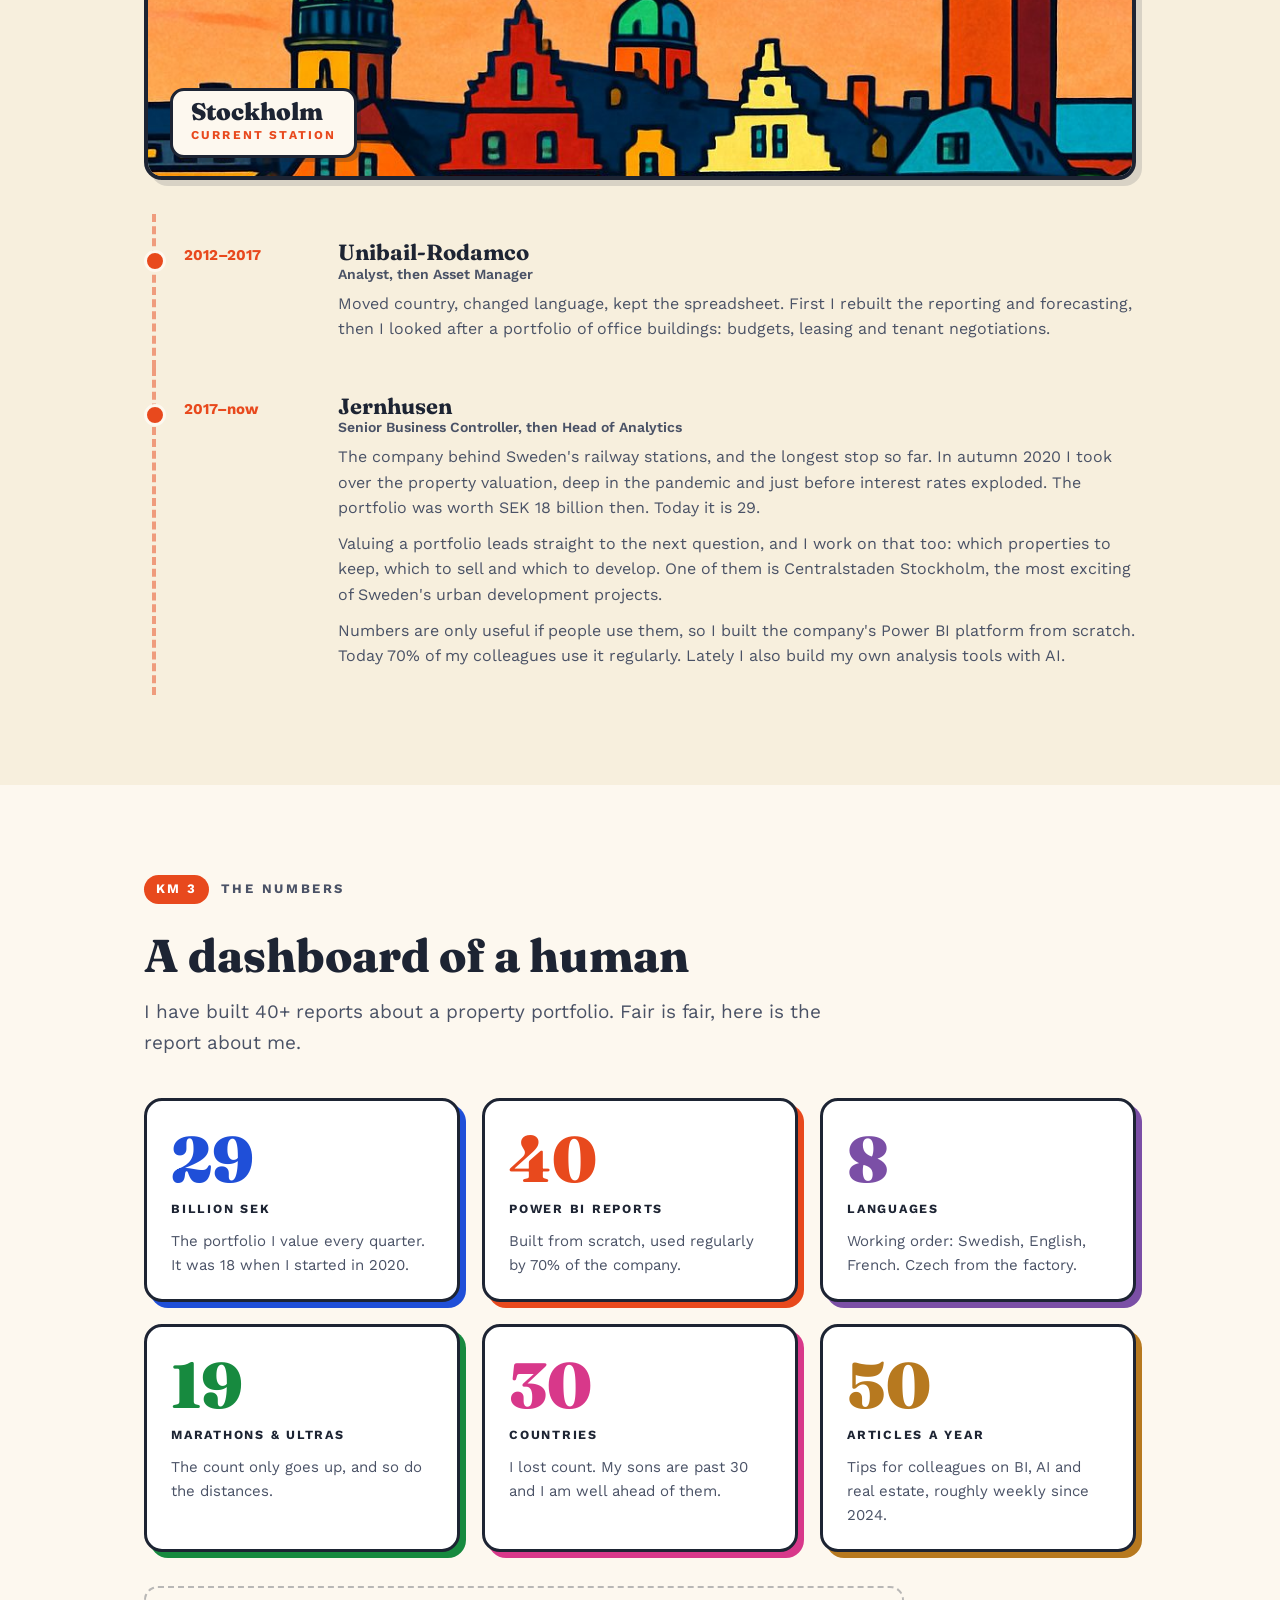
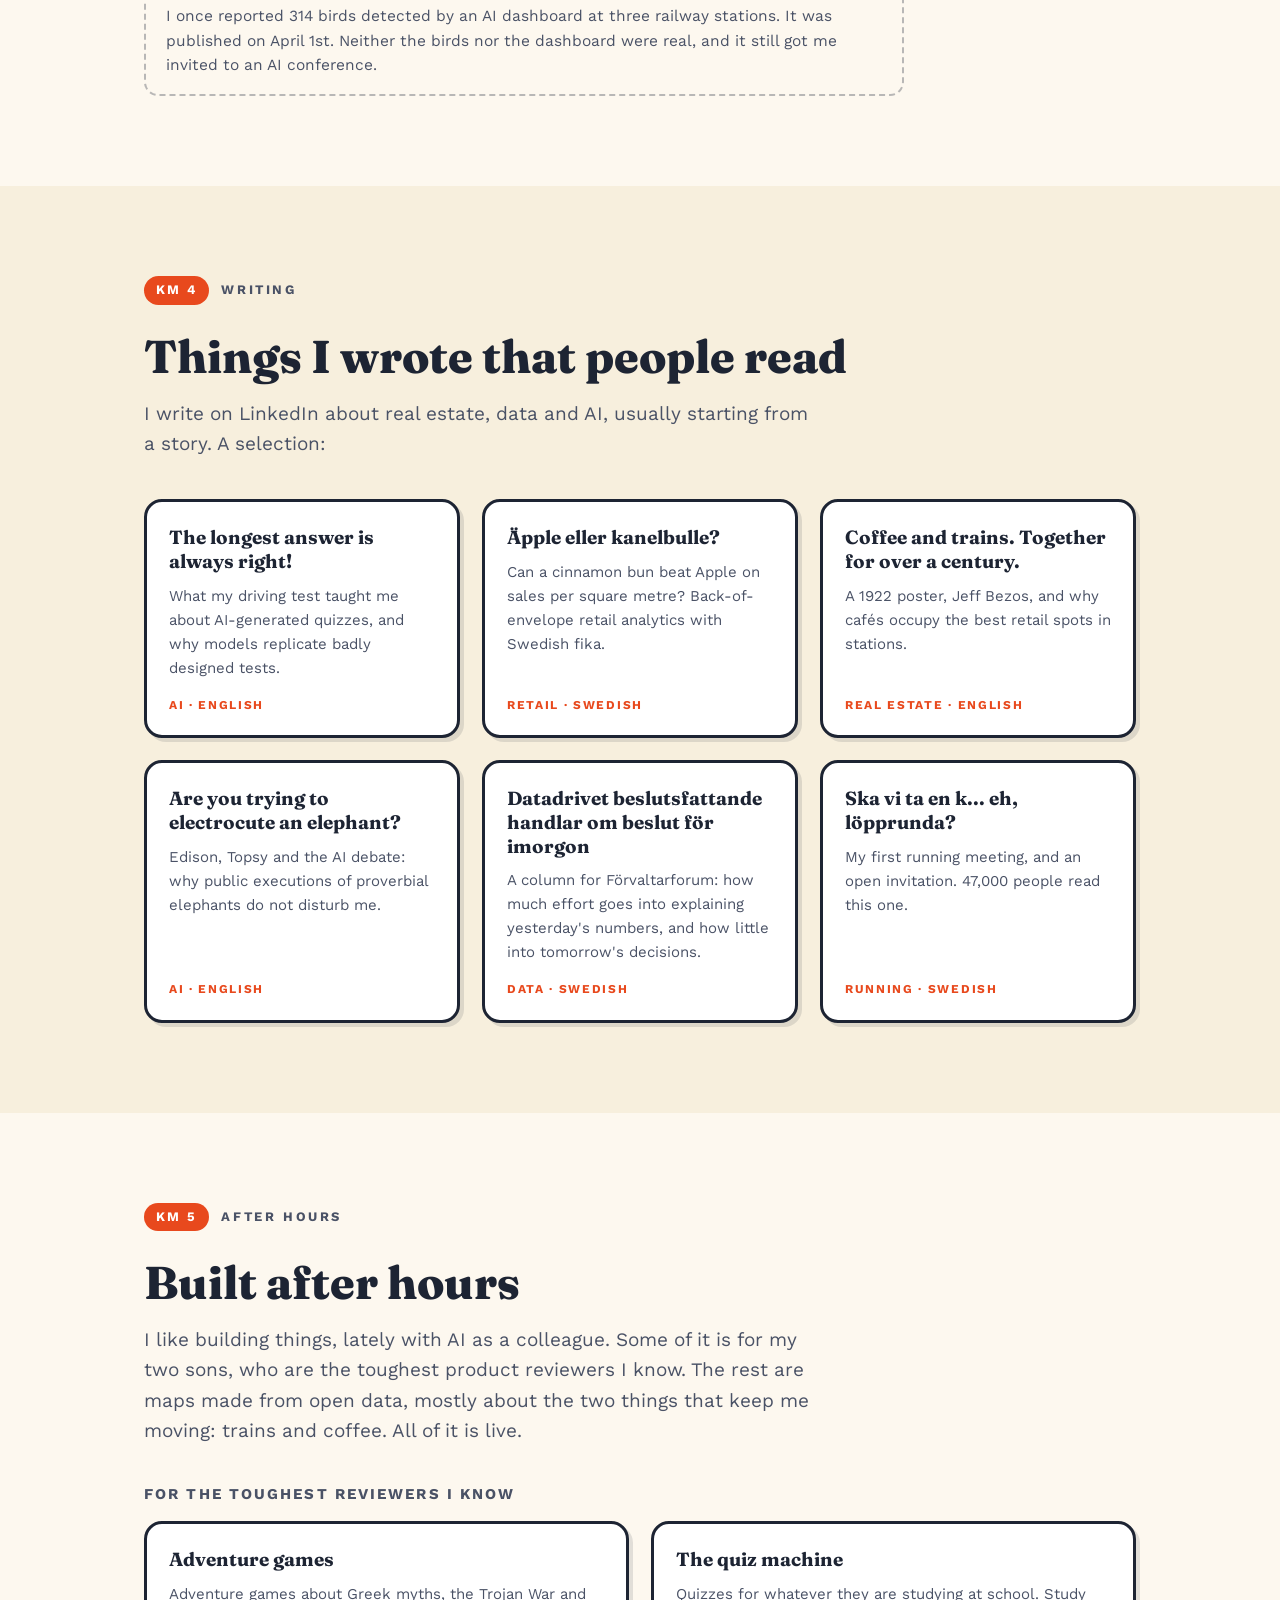
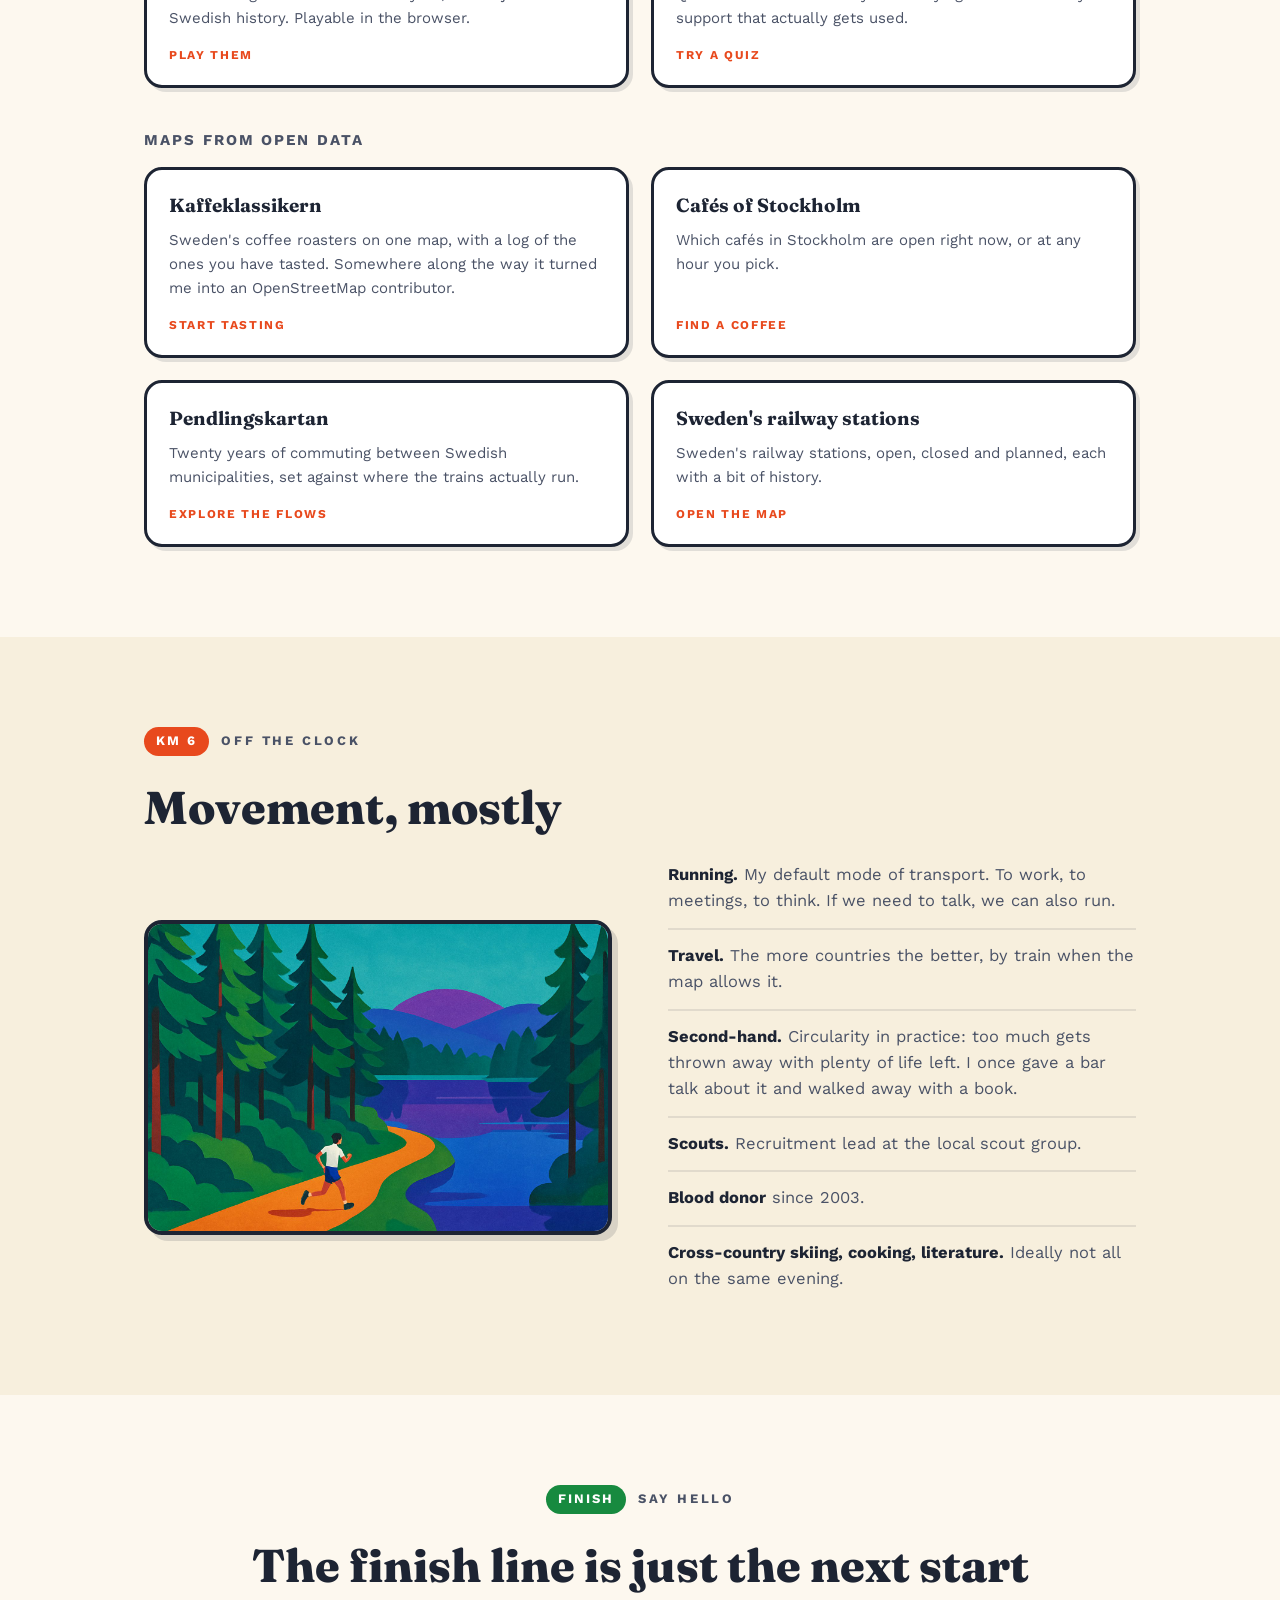
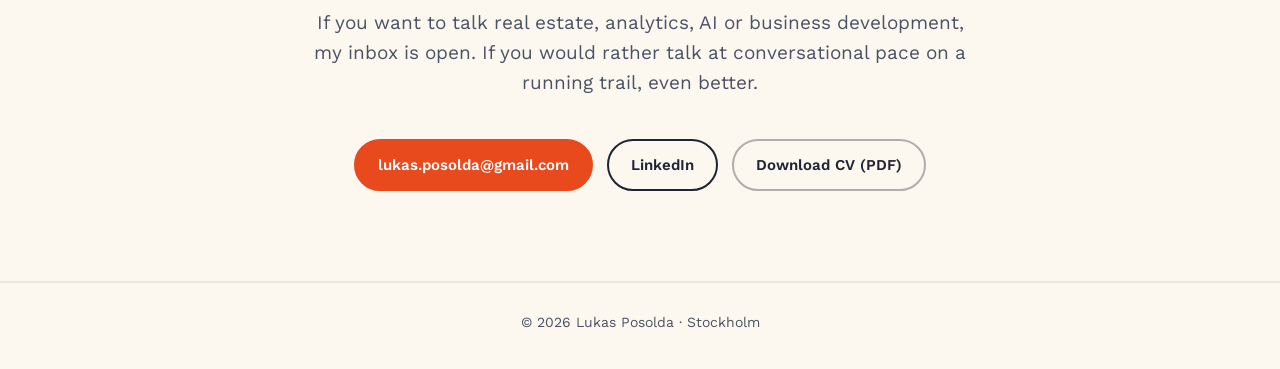
==== commit ec28bbe1: "Plainer, less literal texts across the page Co-Authored-By: Claude Opus 5.5 <noreply@anthropic.com>" ====
--- a/index.html
+++ b/index.html
@@ -57,7 +57,7 @@
     <div class="who-grid">
       <div class="who-text reveal">
         <h2>The short version</h2>
-        <p>I build decision material from data and get organisations to actually use it. Since 2007 I have moved across investment analysis, valuation, controlling and business development, the last nine years at Jernhusen, the company behind Sweden's railway stations. I built their BI platform from scratch, now build my own analysis tools with AI, and publish a tips article for colleagues every week.</p>
+        <p>I build decision material from data and get organisations to actually use it. Since 2007 I have moved across investment analysis, valuation, controlling and business development, the last nine years at Jernhusen, the company behind Sweden's railway stations.</p>
         <p>The industry has been real estate. The toolbox is universal: data, finance, pedagogy, and a stubborn urge to make the difficult simple. The best decision material is not the thickest, it is the clearest. Numbers should tell a story, otherwise they are just numbers.</p>
         <blockquote>A close friend once described me as a naive realist. I checked the numbers and he is right.</blockquote>
       </div>
@@ -91,14 +91,14 @@
         <div class="stop-when">2007&ndash;2010</div>
         <div class="stop-body">
           <h3>Mint Investments <span class="stop-role">Investment Analyst, then Business Developer</span></h3>
-          <p>Real estate investments from the deal side. Due diligence and investment committee material for land acquisitions totalling 150,000 sqm, three development projects of 105,000 sqm from acquisition to zoning, and the turnaround of a distressed shopping centre in Slovakia. Built the firm's internal investment model.</p>
+          <p>Real estate from the deal side. I prepared land acquisitions for the investment committee, took development projects from purchase to zoning, and contributed to the turnaround of a struggling shopping centre in Slovakia. Along the way I built the firm's investment model.</p>
         </div>
       </li>
       <li class="stop reveal">
         <div class="stop-when">2010&ndash;2011</div>
         <div class="stop-body">
           <h3>Beleon <span class="stop-role">Founder &amp; CEO</span></h3>
-          <p>My own company, delivering LED lighting solutions with financing included. Four manufacturers in Southeast Asia, projects saving 500,000 kWh per year, and every lesson about cash flow you can only learn with your own money.</p>
+          <p>My own company: energy-saving LED lighting with financing included, sourced directly from manufacturers in Southeast Asia. It taught me every lesson about cash flow you can only learn with your own money.</p>
         </div>
       </li>
     </ol>
@@ -113,7 +113,7 @@
         <div class="stop-when">2012&ndash;2017</div>
         <div class="stop-body">
           <h3>Unibail-Rodamco <span class="stop-role">Analyst, then Asset Manager</span></h3>
-          <p>Moved country, changed language, kept the spreadsheet. Started by rebuilding the reporting, budgeting and forecasting processes, then managed a portfolio of six office properties, 65,000 sqm: budget, forecast, leasing and tenant negotiations.</p>
+          <p>Moved country, changed language, kept the spreadsheet. First I rebuilt the reporting and forecasting, then I looked after a portfolio of office buildings: budgets, leasing and tenant negotiations.</p>
         </div>
       </li>
       <li class="stop reveal">
@@ -137,11 +137,11 @@
       <div class="stat reveal" style="--tile:#1f4fd8"><span class="stat-num" data-count="29">0</span><span class="stat-unit">billion SEK</span><p>The portfolio I value every quarter. It was 18 when I started in 2020.</p></div>
       <div class="stat reveal" style="--tile:#e8491d"><span class="stat-num" data-count="40" data-suffix="+">0</span><span class="stat-unit">Power BI reports</span><p>Built from scratch, used regularly by 70% of the company.</p></div>
       <div class="stat reveal" style="--tile:#7b4fa6"><span class="stat-num" data-count="8">0</span><span class="stat-unit">languages</span><p>Working order: Swedish, English, French. Czech from the factory.</p></div>
-      <div class="stat reveal" style="--tile:#178a3f"><span class="stat-num" data-count="19">0</span><span class="stat-unit">marathons &amp; ultras</span><p>The count only goes up. The latest one was 110 km.</p></div>
-      <div class="stat reveal" style="--tile:#d8388a"><span class="stat-num" data-count="30" data-suffix="+">0</span><span class="stat-unit">countries</span><p>I lost count. My younger son is past 30 and I am well ahead of him.</p></div>
-      <div class="stat reveal" style="--tile:#b7791f"><span class="stat-num" data-count="52">0</span><span class="stat-unit">articles a year</span><p>One tips article every week since 2024. BI, AI, real estate.</p></div>
-    </div>
-    <p class="stat-footnote reveal">I once reported 314 birds detected at three railway stations by an AI dashboard. Published on April 1st. The dashboard was real, the birds were not, and I still got invited to an AI conference because of it.</p>
+      <div class="stat reveal" style="--tile:#178a3f"><span class="stat-num" data-count="19">0</span><span class="stat-unit">marathons &amp; ultras</span><p>The count only goes up, and so do the distances.</p></div>
+      <div class="stat reveal" style="--tile:#d8388a"><span class="stat-num" data-count="30" data-suffix="+">0</span><span class="stat-unit">countries</span><p>I lost count. My sons are past 30 and I am well ahead of them.</p></div>
+      <div class="stat reveal" style="--tile:#b7791f"><span class="stat-num" data-count="50" data-suffix="ish">0</span><span class="stat-unit">articles a year</span><p>Tips for colleagues on BI, AI and real estate, roughly weekly since 2024.</p></div>
+    </div>
+    <p class="stat-footnote reveal">I once reported 314 birds detected by an AI dashboard at three railway stations. It was published on April 1st. Neither the birds nor the dashboard were real, and it still got me invited to an AI conference.</p>
   </section>
 
   <!-- WRITING -->
@@ -170,19 +170,17 @@
         <p>Edison, Topsy and the AI debate: why public executions of proverbial elephants do not disturb me.</p>
         <span class="card-tag">AI &middot; English</span>
       </a>
-      <a class="card reveal" href="https://www.linkedin.com/feed/update/urn%3Ali%3Ashare%3A7393901457432788992" target="_blank" rel="noopener">
-        <h3>Might breaking up with my AI mean losing the memories?</h3>
-        <p>From BlackBerry to Fitbit to ChatGPT: ecosystem lock-in, next generation.</p>
-        <span class="card-tag">AI &middot; English</span>
+      <a class="card reveal" href="https://www.linkedin.com/feed/update/urn%3Ali%3Ashare%3A7320314146535710721" target="_blank" rel="noopener">
+        <h3>Datadrivet beslutsfattande handlar om beslut f&ouml;r imorgon</h3>
+        <p>A column for F&ouml;rvaltarforum: how much effort goes into explaining yesterday's numbers, and how little into tomorrow's decisions.</p>
+        <span class="card-tag">Data &middot; Swedish</span>
       </a>
       <a class="card reveal" href="https://www.linkedin.com/feed/update/urn%3Ali%3Ashare%3A7387120708327383041" target="_blank" rel="noopener">
         <h3>Ska vi ta en k... eh, l&ouml;pprunda?</h3>
         <p>My first running meeting, and an open invitation. 47,000 people read this one.</p>
         <span class="card-tag">Running &middot; Swedish</span>
       </a>
-    </div>
-    <p class="section-outro reveal">Plus the occasional column for F&ouml;rvaltarforum, and a tips article for colleagues every week since 2024.</p>
-  </section>
+    </div>  </section>
 
   <!-- AFTER HOURS -->
   <section class="section" id="afterhours">
@@ -194,12 +192,12 @@
     <div class="card-grid card-grid-2">
       <a class="card reveal" href="https://lukasposolda-qwertz.github.io/public/games/" target="_blank" rel="noopener">
         <h3>Adventure games</h3>
-        <p>A Greek mythology roguelike, the Trojan War, a point-and-click journey on the river of forgetting, a walk through the history of Swedish democracy. Playable in the browser.</p>
+        <p>Adventure games about Greek myths, the Trojan War and Swedish history. Playable in the browser.</p>
         <span class="card-tag">Play them</span>
       </a>
       <a class="card reveal" href="https://lukasposolda-qwertz.github.io/public/school/" target="_blank" rel="noopener">
         <h3>The quiz machine</h3>
-        <p>School quizzes generated from photos of textbooks: 50 questions apiece, saved progress, custom icons. Study support that actually gets used.</p>
+        <p>Quizzes for whatever they are studying at school. Study support that actually gets used.</p>
         <span class="card-tag">Try a quiz</span>
       </a>
     </div>
@@ -208,22 +206,22 @@
     <div class="card-grid card-grid-2">
       <a class="card reveal" href="https://lukasposolda-qwertz.github.io/lab/kaffeklassikern/" target="_blank" rel="noopener">
         <h3>Kaffeklassikern</h3>
-        <p>Sweden's coffee roasters, 83 of them, with a personal log of the ones you have tasted. Along the way I added 55 missing roasteries to OpenStreetMap.</p>
+        <p>Sweden's coffee roasters on one map, with a log of the ones you have tasted. Somewhere along the way it turned me into an OpenStreetMap contributor.</p>
         <span class="card-tag">Start tasting</span>
       </a>
       <a class="card reveal" href="https://lukasposolda-qwertz.github.io/lab/cafes-of-stockholm/" target="_blank" rel="noopener">
         <h3>Caf&eacute;s of Stockholm</h3>
-        <p>Over 900 caf&eacute;s and bakeries with a time slider: pick a day and an hour, and see which ones are open. The open ones steam.</p>
+        <p>Which caf&eacute;s in Stockholm are open right now, or at any hour you pick.</p>
         <span class="card-tag">Find a coffee</span>
       </a>
       <a class="card reveal" href="https://lukasposolda-qwertz.github.io/lab/pendlingskartan/" target="_blank" rel="noopener">
         <h3>Pendlingskartan</h3>
-        <p>Who commutes between Sweden's 290 municipalities, year by year since 2004, next to where the trains actually run. Big flows with no fast train stand out.</p>
+        <p>Twenty years of commuting between Swedish municipalities, set against where the trains actually run.</p>
         <span class="card-tag">Explore the flows</span>
       </a>
       <a class="card reveal" href="https://lukasposolda-qwertz.github.io/lab/stationskarta/" target="_blank" rel="noopener">
         <h3>Sweden's railway stations</h3>
-        <p>Every station in use today, the ones that closed and the ones being planned, with photos and a short history for each.</p>
+        <p>Sweden's railway stations, open, closed and planned, each with a bit of history.</p>
         <span class="card-tag">Open the map</span>
       </a>
     </div>
@@ -263,7 +261,7 @@
 </main>
 
 <footer class="footer">
-  <p>&copy; 2026 Lukas Posolda &middot; Stockholm &middot; Built with AI, curated by a human. The paintings are generated; the runner is real.</p>
+  <p>&copy; 2026 Lukas Posolda &middot; Stockholm</p>
 </footer>
 
 <script src="assets/main.js"></script>
